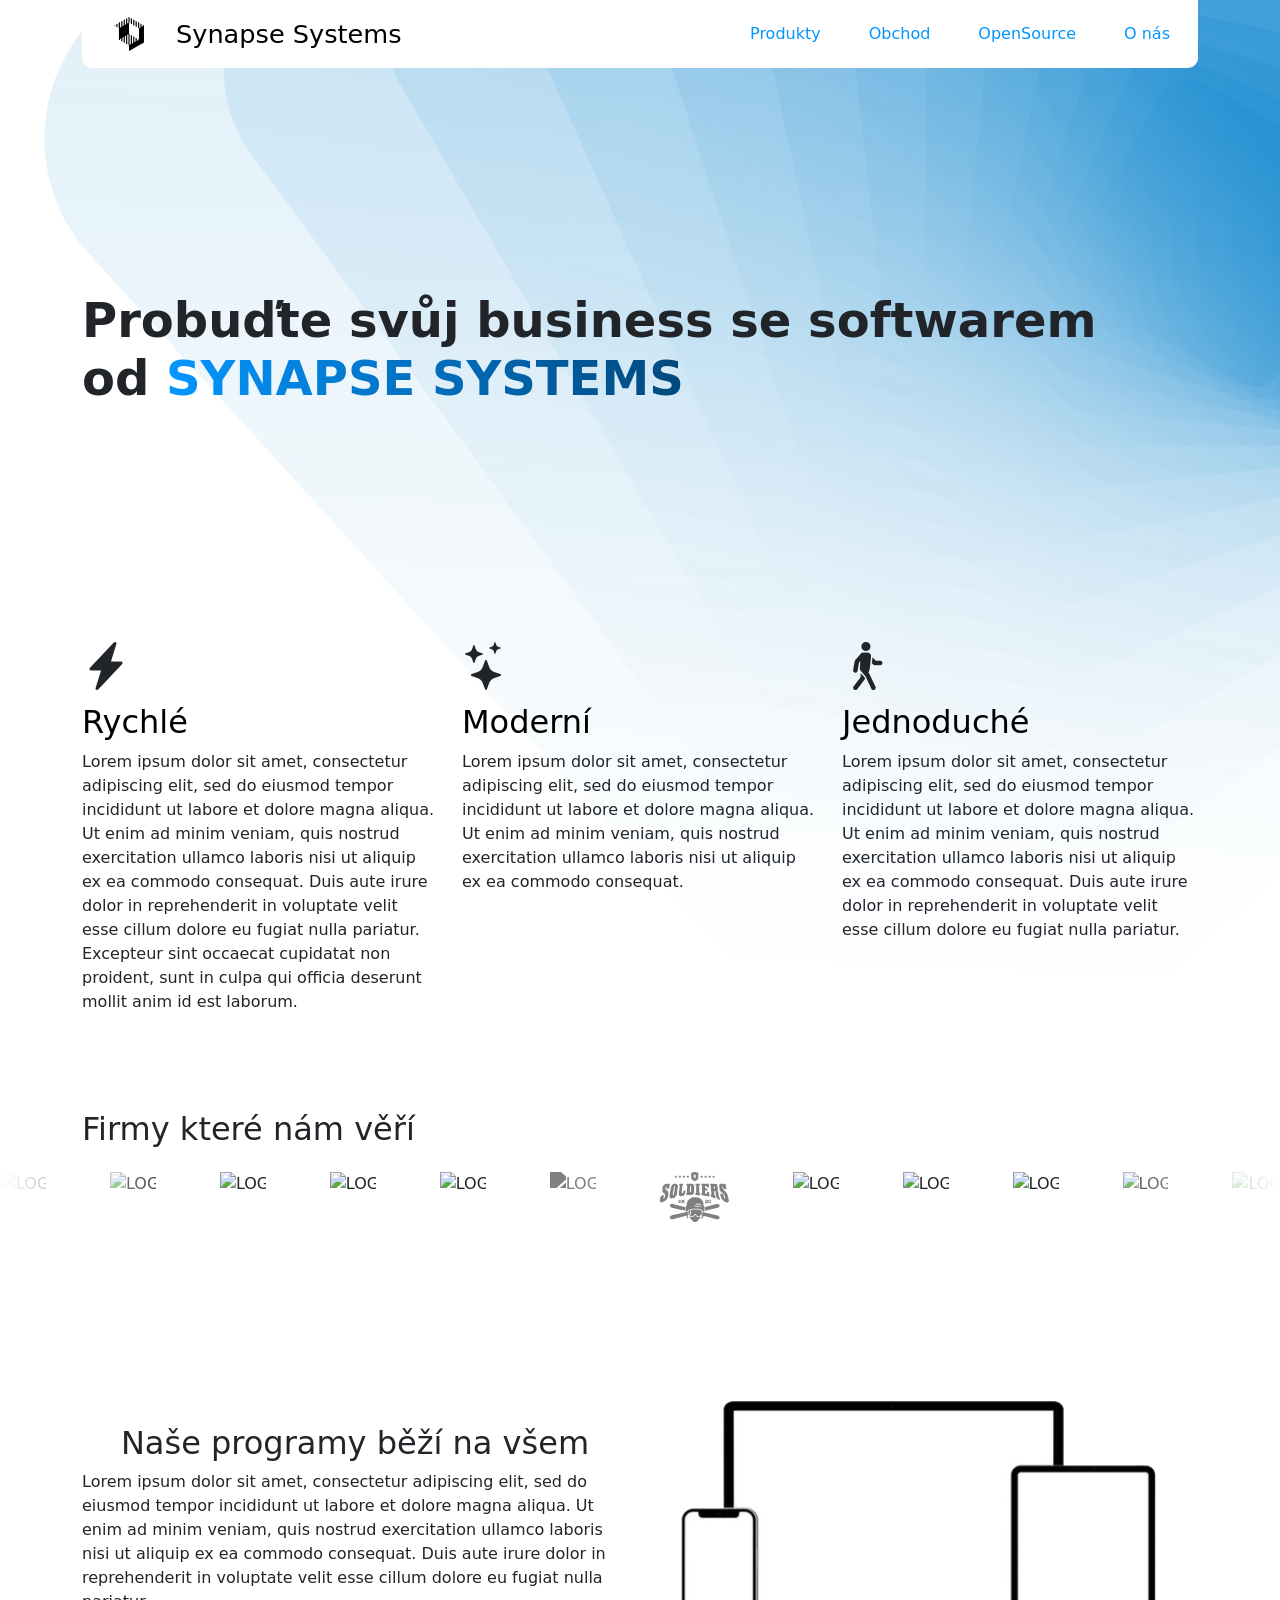
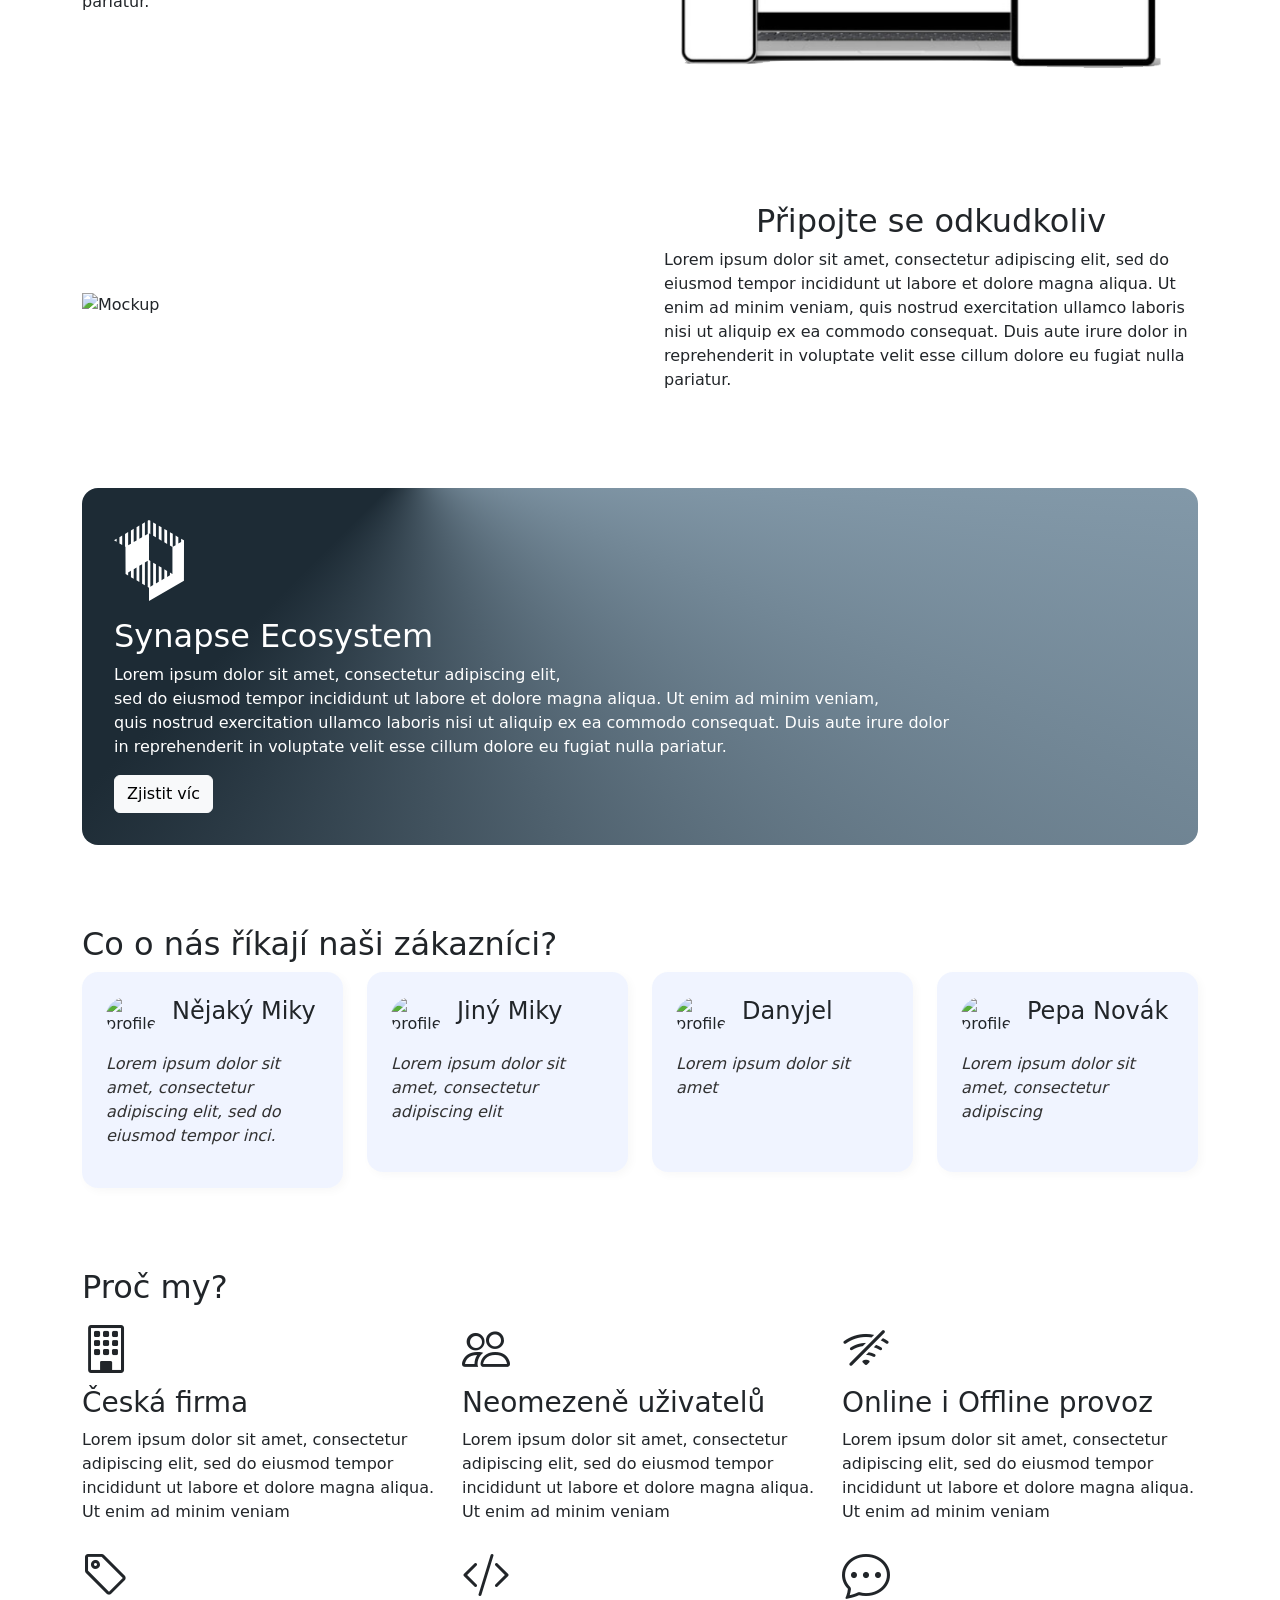
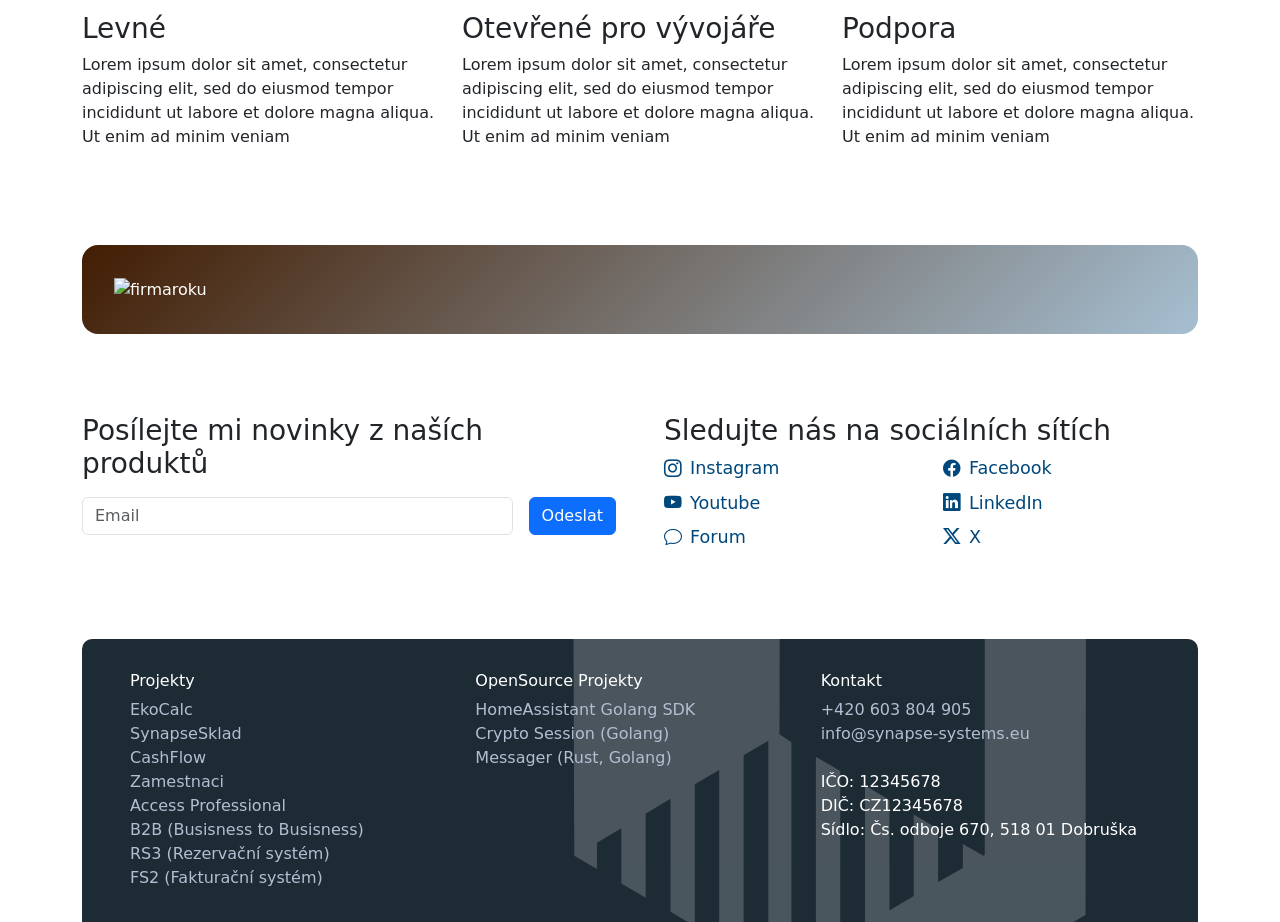
==== index.html @ b8efad85 "gap footer" ====
<!doctype html>
<html lang="en" class="w-100 overflow-x-hidden" data-bs-theme="auto">

<head>
    <meta charset="utf-8">
    <meta name="viewport" content="width=device-width, initial-scale=1">
    <link rel="stylesheet" href="/assets/styles/root.css">
    <link rel="stylesheet" href="/assets/styles/main.css">
    <link rel="stylesheet" href="/assets/styles/index.css">
    <title>Synapse Systems</title>
    <link href="https://cdn.jsdelivr.net/npm/bootstrap@5.3.8/dist/css/bootstrap.min.css" rel="stylesheet"
        integrity="sha384-sRIl4kxILFvY47J16cr9ZwB07vP4J8+LH7qKQnuqkuIAvNWLzeN8tE5YBujZqJLB" crossorigin="anonymous">
    <link rel="stylesheet" href="https://cdn.jsdelivr.net/npm/bootstrap-icons@1.13.1/font/bootstrap-icons.min.css">
</head>

<body class="d-flex w-100 overflow-x-hidden">

    <div class="container h-100 d-flex justify-content-between flex-column z-2">
        <header class="mb-auto">
            <nav class="justify-content-between gap-0 position-relative">
                <a class="d-flex align-items-center gap-3 text-decoration-none text-black" href="/index.html">
                    <img src="assets/vector/ss.svg" width="30" alt="LOGO"/>
                    <h1 class="d-lg-block d-none">Synapse Systems</h1>
                </a>
                <div class="d-flex gap-md-4 links">
                    <div class="dropdown dropdown-mega">
                        <button type="button"
                                class="btn btn-link"
                                data-bs-toggle="dropdown"
                                aria-expanded="false"
                                data-bs-auto-close="outside">
                            Produkty
                        </button>

                        <div class="dropdown-menu">

                            <div class="row row-cols-1 row-cols-md-3 m-0">
                                <div class="col-md-4 col row row-cols-1 p-0 m-0">
                                    <div style="
                                            filter: hue-rotate(310deg);
                                            background-image: url('assets/vector/header.svg');"
                                         class="l-product d-flex justify-content-center col m-0"
                                    >
                                        <h4 class="h4">Synapse Server</h4>
                                        <i class="bi bi-arrow-right-circle fs-5"></i>
                                    </div>
                                    <div style="
                                            background-image: url('assets/images/bg_header_desktop.jpg');"
                                         class="l-product bg-black d-flex justify-content-center col m-0"
                                    >
                                        <h4 class="h4 text-white">Synapse PRO Server</h4>
                                        <i class="bi bi-arrow-right-circle fs-5 text-white"></i>
                                    </div>
                                </div>

                                <div class="col-md-8 col row-cols-1 row-cols-sm-3 gy-sm-0 gy-4 p-4 me-auto ms-auto row">
                                    <div>
                                        <h5 class="h5">Software</h5>
                                        <ul class="list-group list-group-numbered prod-list">
                                            <li><a href="ekocalc.html">EkoCalc</a></li>
                                            <li>SynapseSklad</li>
                                            <li>CashFlow</li>
                                            <li>Zamestnaci</li>
                                            <li>Access Professional</li>
                                            <li>B2B (Busisness to Busisness)</li>
                                            <li>RS3 (Rezervační systém)</li>
                                            <li>FS2 (Fakturační systém)</li>
                                            <li>HomeAssistant Golang SDK</li>
                                        </ul>
                                    </div>
                                    <div>
                                        <h5 class="h5">Hardware</h5>
                                        <ul class="list-group list-group-numbered prod-list">
                                            <li>Synapse Point Pro</li>
                                            <li>Synapse Point 1</li>
                                            <li>Synapse Point Lite</li>
                                            <li>Synapse NFC Reader</li>
                                            <li>Synapse QR Reader</li>
                                        </ul>
                                    </div>
                                    <div>
                                        <h5 class="h5">Předplatné</h5>
                                        <ul class="list-group list-group-numbered prod-list">
                                            <li>Synapse Full Package</li>
                                            <li>Synapse Money Package</li>
                                            <li>Synapse Small Business Package</li>
                                            <li>Synapse Hotel Package</li>
                                        </ul>
                                    </div>
                                </div>
                            </div>

                        </div>
                    </div>
                    <div class="dropdown">
                        <button type="button" class="btn btn-link" data-bs-toggle="dropdown" aria-expanded="false" data-bs-auto-close="outside">Obchod</button>
                    </div>
                    <div class="dropdown">
                        <button type="button" class="btn btn-link" data-bs-toggle="dropdown" aria-expanded="false" data-bs-auto-close="outside">OpenSource</button>
                    </div>
                    <div class="dropdown">
                        <button type="button" class="btn btn-link" data-bs-toggle="dropdown" aria-expanded="false" data-bs-auto-close="outside">O&nbsp;nás</button>
                    </div>
                </div>
            </nav>
        </header>

        <main>


            <h2 class="text-start slogan">Probuďte svůj business se softwarem<br>od
                <b class="text-grad">SYNAPSE SYSTEMS</b>
            </h2>

            <section>
                <div class="row g-4 row-cols-1 row-cols-lg-3">
                    <div class="col duvod">
                        <i class="bi bi-lightning-charge-fill"></i>
                        <h3 class="fs-2 text-body-emphasis">Rychlé</h3>
                        <p>Lorem ipsum dolor sit amet, consectetur adipiscing elit, sed do eiusmod tempor incididunt ut labore et dolore magna aliqua.
                            Ut enim ad minim veniam, quis nostrud exercitation ullamco laboris nisi ut aliquip ex ea commodo consequat.
                            Duis aute irure dolor in reprehenderit in voluptate velit esse cillum dolore eu fugiat nulla pariatur.
                            Excepteur sint occaecat cupidatat non proident, sunt in culpa qui officia deserunt mollit anim id est laborum.</p>
                    </div>
                    <div class="col duvod">
                        <i class="bi bi-stars"></i>
                        <h3 class="fs-2 text-body-emphasis">Moderní</h3>
                        <p>Lorem ipsum dolor sit amet, consectetur adipiscing elit, sed do eiusmod tempor incididunt ut labore et dolore magna aliqua.
                            Ut enim ad minim veniam, quis nostrud exercitation ullamco laboris nisi ut aliquip ex ea commodo consequat.</p>
                    </div>
                    <div class="col duvod">
                        <i class="bi bi-person-walking"></i>
                        <h3 class="fs-2 text-body-emphasis">Jednoduché</h3>
                        <p>Lorem ipsum dolor sit amet, consectetur adipiscing elit, sed do eiusmod tempor incididunt ut labore et dolore magna aliqua.
                            Ut enim ad minim veniam, quis nostrud exercitation ullamco laboris nisi ut aliquip ex ea commodo consequat.
                            Duis aute irure dolor in reprehenderit in voluptate velit esse cillum dolore eu fugiat nulla pariatur.</p>
                    </div>
                </div>
            </section>

            <section>
                <h2 class="pb-3">Firmy které nám věří</h2>
                <div class="trusted-by-block">

                    <div class="trusted-by">
                        <img src="https://destne.cz/logo.ce6cbeb3e5064683.svg" height="50" alt="LOGO"/>
                        <img src="https://onet.cz/onetlogo.svg" height="50" alt="LOGO"/>
                        <img src="https://www.jakojedenteam.cz/templates/css/images/logo-jako.svg" height="50" alt="LOGO"/>
                        <img src="https://cdn.prod.website-files.com/67023a02f0e7dfd6e6b7137c/671ff23f8b0b47152284aa4d_Asset%204.svg" height="50" alt="LOGO"/>
                        <img src="https://front.cz/wp-content/themes/front/img/front-logo-front.svg" height="50" alt="LOGO"/>
                        <img src="https://srdcaridestne.cz/assets/img/srdcari.svg" style="filter: contrast(0)" height="50" alt="LOGO"/>
                        <img src="/assets/vector/soldiers.svg" style="filter: contrast(0)" height="50" alt="LOGO"/>
                        <img src="https://destne.cz/logo.ce6cbeb3e5064683.svg" height="50" alt="LOGO"/>
                        <img src="https://onet.cz/onetlogo.svg" height="50" alt="LOGO"/>
                        <img src="https://www.jakojedenteam.cz/templates/css/images/logo-jako.svg" height="50" alt="LOGO"/>
                        <img src="https://cdn.prod.website-files.com/67023a02f0e7dfd6e6b7137c/671ff23f8b0b47152284aa4d_Asset%204.svg" height="50" alt="LOGO"/>
                        <img src="https://front.cz/wp-content/themes/front/img/front-logo-front.svg" height="50" alt="LOGO"/>
                        <img src="https://srdcaridestne.cz/assets/img/srdcari.svg" style="filter: contrast(0)" height="50" alt="LOGO"/>
                        <img src="/assets/vector/soldiers.svg" style="filter: contrast(0)" height="50" alt="LOGO"/>
                        <img src="https://destne.cz/logo.ce6cbeb3e5064683.svg" height="50" alt="LOGO"/>
                        <img src="https://onet.cz/onetlogo.svg" height="50" alt="LOGO"/>
                        <img src="https://www.jakojedenteam.cz/templates/css/images/logo-jako.svg" height="50" alt="LOGO"/>
                        <img src="https://cdn.prod.website-files.com/67023a02f0e7dfd6e6b7137c/671ff23f8b0b47152284aa4d_Asset%204.svg" height="50" alt="LOGO"/>
                        <img src="https://front.cz/wp-content/themes/front/img/front-logo-front.svg" height="50" alt="LOGO"/>
                        <img src="https://srdcaridestne.cz/assets/img/srdcari.svg" style="filter: contrast(0)" height="50" alt="LOGO"/>
                        <img src="/assets/vector/soldiers.svg" style="filter: contrast(0)" height="50" alt="LOGO"/>
                    </div>
                </div>
                <div style="height: 80px"></div>
            </section>

            <section>

                <div class="row row-cols-1 row-cols-md-2">

                    <div class="col d-flex justify-content-center align-items-start align-items-md-center flex-column">
                        <h2>Naše programy běží na všem</h2>
                        <p>
                            Lorem ipsum dolor sit amet, consectetur adipiscing elit, sed do eiusmod tempor incididunt ut labore et dolore magna aliqua.
                            Ut enim ad minim veniam, quis nostrud exercitation ullamco laboris nisi ut aliquip ex ea commodo consequat.
                            Duis aute irure dolor in reprehenderit in voluptate velit esse cillum dolore eu fugiat nulla pariatur.
                        </p>
                    </div>
                    <img class="col align-self-center" style="height: fit-content" src="/assets/images/mockup.png" alt="Mockup"/>

                </div>

            </section>

            <section>

                <div class="row row-cols-1 row-cols-md-2 g-5">

                    <img class="col align-self-center d-none d-md-block" style="height: fit-content" src="https://dfjx2uxqg3cgi.cloudfront.net/img/photo/218706/218706_00_2x.jpg?20200928143407" alt="Mockup"/>
                    <div class="col d-flex justify-content-center align-items-start align-items-md-center flex-column">
                        <h2>Připojte se odkudkoliv</h2>
                        <p>
                            Lorem ipsum dolor sit amet, consectetur adipiscing elit, sed do eiusmod tempor incididunt ut labore et dolore magna aliqua.
                            Ut enim ad minim veniam, quis nostrud exercitation ullamco laboris nisi ut aliquip ex ea commodo consequat.
                            Duis aute irure dolor in reprehenderit in voluptate velit esse cillum dolore eu fugiat nulla pariatur.
                        </p>
                    </div>
                    <img class="col align-self-center d-block d-md-none" style="height: fit-content" src="https://dfjx2uxqg3cgi.cloudfront.net/img/photo/218706/218706_00_2x.jpg?20200928143407" alt="Mockup"/>

                </div>

            </section>

            <section>

                <div class="ecosystem-block">

                    <img src="assets/vector/ss-light.svg" style="width: 70px;" class="pb-3" alt="logo">
                    <h2>Synapse Ecosystem</h2>
                    <p>
                        Lorem ipsum dolor sit amet, consectetur adipiscing elit, <br>sed do eiusmod tempor incididunt ut labore et dolore magna aliqua.
                        Ut enim ad minim veniam, <br>quis nostrud exercitation ullamco laboris nisi ut aliquip ex ea commodo consequat.
                        Duis aute irure dolor <br>in reprehenderit in voluptate velit esse cillum dolore eu fugiat nulla pariatur.
                    </p>
                    <div>
                        <button type="submit" class="btn btn-light">Zjistit víc</button>
                    </div>

                </div>

            </section>

            <section>

                <h2>Co o nás říkají naši zákazníci?</h2>

                <div class="row row-cols-1 row-cols-sm-2 row-cols-lg-4 gy-3">
                    <div class="col">
                        <div class="recenze">
                            <div class="d-flex gap-3 align-items-center pb-3">
                                <img src="https://plus.college.indiana.edu/images/profiles/profiles-768x768/assistant.jpg" class="recenze-profile" alt="profile"/>
                                <h4>Nějaký Miky</h4>
                            </div>
                            <p>Lorem ipsum dolor sit amet, consectetur adipiscing elit, sed do eiusmod tempor inci.</p>
                        </div>
                    </div>
                    <div class="col">
                        <div class="recenze">
                            <div class="d-flex gap-3 align-items-center pb-3">
                                <img src="https://www.jetbrains.com/idea/img/testimonial-photos/Josh_Long.jpg" class="recenze-profile" alt="profile"/>
                                <h4>Jiný Miky</h4>
                            </div>
                            <p>Lorem ipsum dolor sit amet, consectetur adipiscing elit</p>
                        </div>
                    </div>
                    <div class="col">
                        <div class="recenze">
                            <div class="d-flex gap-3 align-items-center pb-3">
                                <img src="https://www.jetbrains.com/idea/img/testimonial-photos/Hemant_Gaur.png" class="recenze-profile" alt="profile"/>
                                <h4>Danyjel</h4>
                            </div>
                            <p>Lorem ipsum dolor sit amet</p>
                        </div>
                    </div>
                    <div class="col">
                        <div class="recenze">
                            <div class="d-flex gap-3 align-items-center pb-3">
                                <img src="https://brianondrako.com/wp-content/uploads/2022/11/Rob-Lawless-web_headshot_template.jpg" class="recenze-profile" alt="profile"/>
                                <h4>Pepa Novák</h4>
                            </div>
                            <p>Lorem ipsum dolor sit amet, consectetur adipiscing</p>
                        </div>
                    </div>
                </div>

            </section>

            <section>

                <h2>Proč my?</h2>
                <div class="row row-cols-1 row-cols-lg-3 row-cols-md-2">
                    <div class="col duvod">
                        <i class="bi bi-building"></i>
                        <h3>Česká firma</h3>
                        <p>Lorem ipsum dolor sit amet, consectetur adipiscing elit, sed do eiusmod tempor incididunt ut labore et dolore magna aliqua.
                            Ut enim ad minim veniam</p>
                    </div>
                    <div class="col duvod">
                        <i class="bi bi-people"></i>
                        <h3>Neomezeně uživatelů</h3>
                        <p>Lorem ipsum dolor sit amet, consectetur adipiscing elit, sed do eiusmod tempor incididunt ut labore et dolore magna aliqua.
                            Ut enim ad minim veniam</p>
                    </div>
                    <div class="col duvod">
                        <i class="bi bi-wifi-off"></i>
                        <h3>Online i Offline provoz</h3>
                        <p>Lorem ipsum dolor sit amet, consectetur adipiscing elit, sed do eiusmod tempor incididunt ut labore et dolore magna aliqua.
                            Ut enim ad minim veniam</p>
                    </div>
                    <div class="col duvod">
                        <i class="bi bi-tag"></i>
                        <h3>Levné</h3>
                        <p>Lorem ipsum dolor sit amet, consectetur adipiscing elit, sed do eiusmod tempor incididunt ut labore et dolore magna aliqua.
                            Ut enim ad minim veniam</p>
                    </div>
                    <div class="col duvod">
                        <i class="bi bi-code-slash"></i>
                        <h3>Otevřené pro vývojáře</h3>
                        <p>Lorem ipsum dolor sit amet, consectetur adipiscing elit, sed do eiusmod tempor incididunt ut labore et dolore magna aliqua.
                            Ut enim ad minim veniam</p>
                    </div>
                    <div class="col duvod">
                        <i class="bi bi-chat-dots"></i>
                        <h3>Podpora</h3>
                        <p>Lorem ipsum dolor sit amet, consectetur adipiscing elit, sed do eiusmod tempor incididunt ut labore et dolore magna aliqua.
                            Ut enim ad minim veniam</p>
                    </div>
                </div>

            </section>

            <section>

                <div class="oceneni">
                    <img src="https://www.firmaroku.cz/files/responsive/1280/0/fr-web-logo-fr-zr-gold-2024.png" class="w-100 h-100" style="max-height: 70px; max-width: 298px" alt="firmaroku"/>
                </div>

            </section>

            <section class="row row-cols-1 row-cols-md-2 g-5">

                <div class="col">
                    <h3>Posílejte mi novinky z naších produktů</h3>
                    <div class="d-flex mt-3">
                        <label for="email" class="form-label"></label>
                        <input type="email" class="form-control me-3" id="email" placeholder="Email">
                        <button type="submit" class="btn btn-primary">Odeslat</button>
                    </div>
                </div>
                <div class="col">
                    <h3>Sledujte nás na sociálních sítích</h3>
                    <div class="row row-cols-2">
                        <a class="socialni-sit">
                            <i class="bi bi-instagram"></i>
                            Instagram
                        </a>
                        <a class="socialni-sit">
                            <i class="bi bi-facebook"></i>
                            Facebook
                        </a>
                        <a class="socialni-sit">
                            <i class="bi bi-youtube"></i>
                            Youtube
                        </a>
                        <a class="socialni-sit">
                            <i class="bi bi-linkedin"></i>
                            LinkedIn
                        </a>
                        <a class="socialni-sit">
                            <i class="bi bi-chat"></i>
                            Forum
                        </a>
                        <a class="socialni-sit">
                            <i class="bi bi-twitter-x"></i>
                            X
                        </a>
                    </div>
                </div>

            </section>

        </main>
        <footer class="px-md-5 flex-column flex-md-row gap-3">

            <div class="odkazy-block">
                <h4>Projekty</h4>
                <a href="/ekocalc.html">EkoCalc</a>
                <a href="/ekocalc.html">SynapseSklad</a>
                <a href="/ekocalc.html">CashFlow</a>
                <a href="/ekocalc.html">Zamestnaci</a>
                <a href="/ekocalc.html">Access Professional</a>
                <a href="/ekocalc.html">B2B (Busisness to Busisness)</a>
                <a href="/ekocalc.html">RS3 (Rezervační systém)</a>
                <a href="/ekocalc.html">FS2 (Fakturační systém)</a>
            </div>
            <div class="odkazy-block">
                <h4>OpenSource Projekty</h4>
                <a href="https://github.com/notonecz/hass-golang-api">HomeAssistant Golang SDK</a>
                <a href="https://github.com/notonecz/hass-golang-api">Crypto Session (Golang)</a>
                <a href="https://github.com/notonecz/hass-golang-api">Messager (Rust, Golang)</a>
            </div>
            <div class="odkazy-block">
                <h4>Kontakt</h4>
                <a href="tel:+420603804905">+420 603 804 905</a>
                <a href="mailto:info@synapse-systems.eu">info@synapse-systems.eu</a>
                <br>
                <span style="font-weight: lighter">
                    IČO: 12345678<br>
                    DIČ: CZ12345678<br>
                    Sídlo: Čs. odboje 670, 518 01 Dobruška
                </span>
            </div>

            <img class="bgmask" src="assets/vector/ss-light.svg" width="30" alt="mask"/>

        </footer>

    </div>

    <div class="overflow-hidden header-image-box">
        <img src="assets/vector/header.svg" class="header-image" alt="bg">
    </div>

    <script src="https://cdn.jsdelivr.net/npm/bootstrap@5.3.8/dist/js/bootstrap.bundle.min.js"
        integrity="sha384-FKyoEForCGlyvwx9Hj09JcYn3nv7wiPVlz7YYwJrWVcXK/BmnVDxM+D2scQbITxI"
        crossorigin="anonymous"></script>
</body>

</html>
---- assets/styles/root.css ----
:root {
    --primary: #0496FF;
    --secondary: #FF8811;
    --accent: #00487C;
    --background: #ffffff;
    --accent-background: #dae9f1;
    --accent-dark-background: #1d2b35;
    --secondary-dark: #b35d0d;
    --padding: 1rem;
    --transition: 200ms;
}
---- assets/styles/main.css ----
html, body {
    margin: 0;
    background-color: var(--background) !important;
}

nav {
    display: flex;
    padding: var(--padding);
    background-color: var(--background);
    border-radius: 0 0 10px 10px;
    gap: 2rem;
    img {
        margin: 0 1rem;
    }
    h1 {
        font-size: 1.6rem;
        margin: 0;
    }
    .links {
        button {
            background: none;
            border: none;
            text-decoration: none;
            color: var(--primary);
            transition: 0.2s;
            &:hover {
                color: var(--accent);
            }
        }
    }
}
footer {
    overflow: hidden;
    position: relative;
    border-radius: 10px 10px 0 0;
    color: var(--background);
    background-color: var(--accent-dark-background);
    display: flex;
    flex-direction: row;
    flex-wrap: wrap;
    padding: 2rem;
    .odkazy-block {
        position: relative;
        z-index: 20;
        text-align: left;
        display: flex;
        flex-direction: column;
        flex: 1;
        a {
            color: #b4bed1;
            font-weight: lighter;
            text-decoration: none;
            transition: var(--transition);
            &:hover {
                color: var(--secondary);
                text-decoration: underline;
            }
        }
    }
    h4 {
        font-size: 1rem;
    }
}

main {
    section {
        padding-bottom: 5rem;
    }
}

.bgmask {
    width: 55%;
    bottom: -60%;
    opacity: 0.2;
    right: 10%;
    position: absolute;
    z-index: 0;
}

.trusted-by {
    display: flex;
    gap: 4rem;
    animation: roll-trust 35s linear infinite;
    white-space: nowrap;
}

@keyframes roll-trust {
    from {
        transform: translateX(0);
    }
    to {
        transform: translateX(-2310px);
    }
}

.trusted-by-block {
    overflow: hidden;
    position: absolute;
    z-index: 100;
    left: 0;
    width: 100dvw;
    mask-image: linear-gradient(90deg, transparent, black 15%, black 85%,transparent);
}

.menu {
    height: 300px;
    background-color: var(--background);
}

.dropdown-mega {
    position: static !important;
}

.dropdown-mega .dropdown-menu {
    overflow: hidden !important;
    animation: show 0.15s ease-in-out;
    box-shadow: 0 0 20px -10px rgba(0, 0, 0, 0.41);
    transform-origin: top center;
    padding: 0 !important;
    width: 100% !important;
    left: 0 !important;
    border-radius: 0.5rem !important;
    transform: translate(0, 75px) !important;
    border: 0;
}

.l-product {
    overflow: hidden;
    min-height: 170px;
    background-size: auto 180%;
    background-repeat: no-repeat;
    background-position: right top;
    cursor: pointer;
    flex-direction: column;
    padding-left: 3rem !important;
    transition: .2s ease-in-out;
    i {
        transition: opacity .1s ease-in-out;
        opacity: 0.6;
    }
    &:hover {
        background-size: auto 170%;
        background-position: right 10%;
        i {
            opacity: 1;
        }
    }
}

@keyframes show {
    from {
        opacity: 0;
    }
    to {
        opacity: 1;
    }
}

.prod-list {
    li, a {
        transition: ease 50ms;
        color: black;
        cursor: pointer;
        text-decoration: none;
        a {
            display: inherit;
        }
    }
    li:hover, a:hover {
        color: var(--primary);
    }
}
.dropdown {
    align-self: center;
    button {
        max-height: 36px;
    }
}

@media (max-width: 470px) {
    .links {
        overflow-x: scroll;
    }
}
---- assets/styles/index.css ----
.slogan {
    margin: 14rem 0;
    font-size: 3rem;
    font-weight: bold;
}

.text-grad {
    background: -webkit-linear-gradient(left, var(--primary), var(--accent));
    -webkit-background-clip: text;
    -webkit-text-fill-color: transparent;
}

.socialni-sit {
    display: flex;
    gap: 0.5rem;
    font-size: 1.1rem;
    color: var(--accent);
    transition: var(--transition);
    text-decoration: none;
    margin: 0.5rem 0;
    cursor: pointer;
    &:hover {
        color: var(--secondary-dark);
    }
}

.recenze {
    min-height: 200px;
    background-color: rgba(48, 106, 243, 0.07);
    display: flex;
    border-radius: 1rem;
    flex-direction: column;
    padding: 1.5rem;
    box-shadow: 3px 3px 10px rgba(0, 0, 0, 0.03);
    p {
        color: #323232;
        font-style: italic;
    }
}

.recenze-profile {
    border-radius: 50%;
    width: 50px;
}

.duvod {
    i {
        font-size: 3rem;
        transition: var(--transition) ease-in-out color;
    }
    &:hover {
        i {
            color: var(--primary);
        }
    }
}

.oceneni {
    padding: 2rem;
    background: linear-gradient(-45deg, rgba(0, 72, 124, 0.35), #421d02);
    color: white;
    border-radius: 1rem;
}

.ecosystem-block {
    display: flex;
    flex-direction: column;
    background: conic-gradient(from 45deg at 30% -8%, rgba(0, 72, 124, 0.35), #1d2b35 180deg);
    color: white;
    padding: 2rem;
    border-radius: 1rem;
}

.header-image {
    position: relative;
    top: 0;
    left: 0;
    z-index: 0;
}

.header-image-box {
    max-width: 100dvw;
    position: absolute;
}
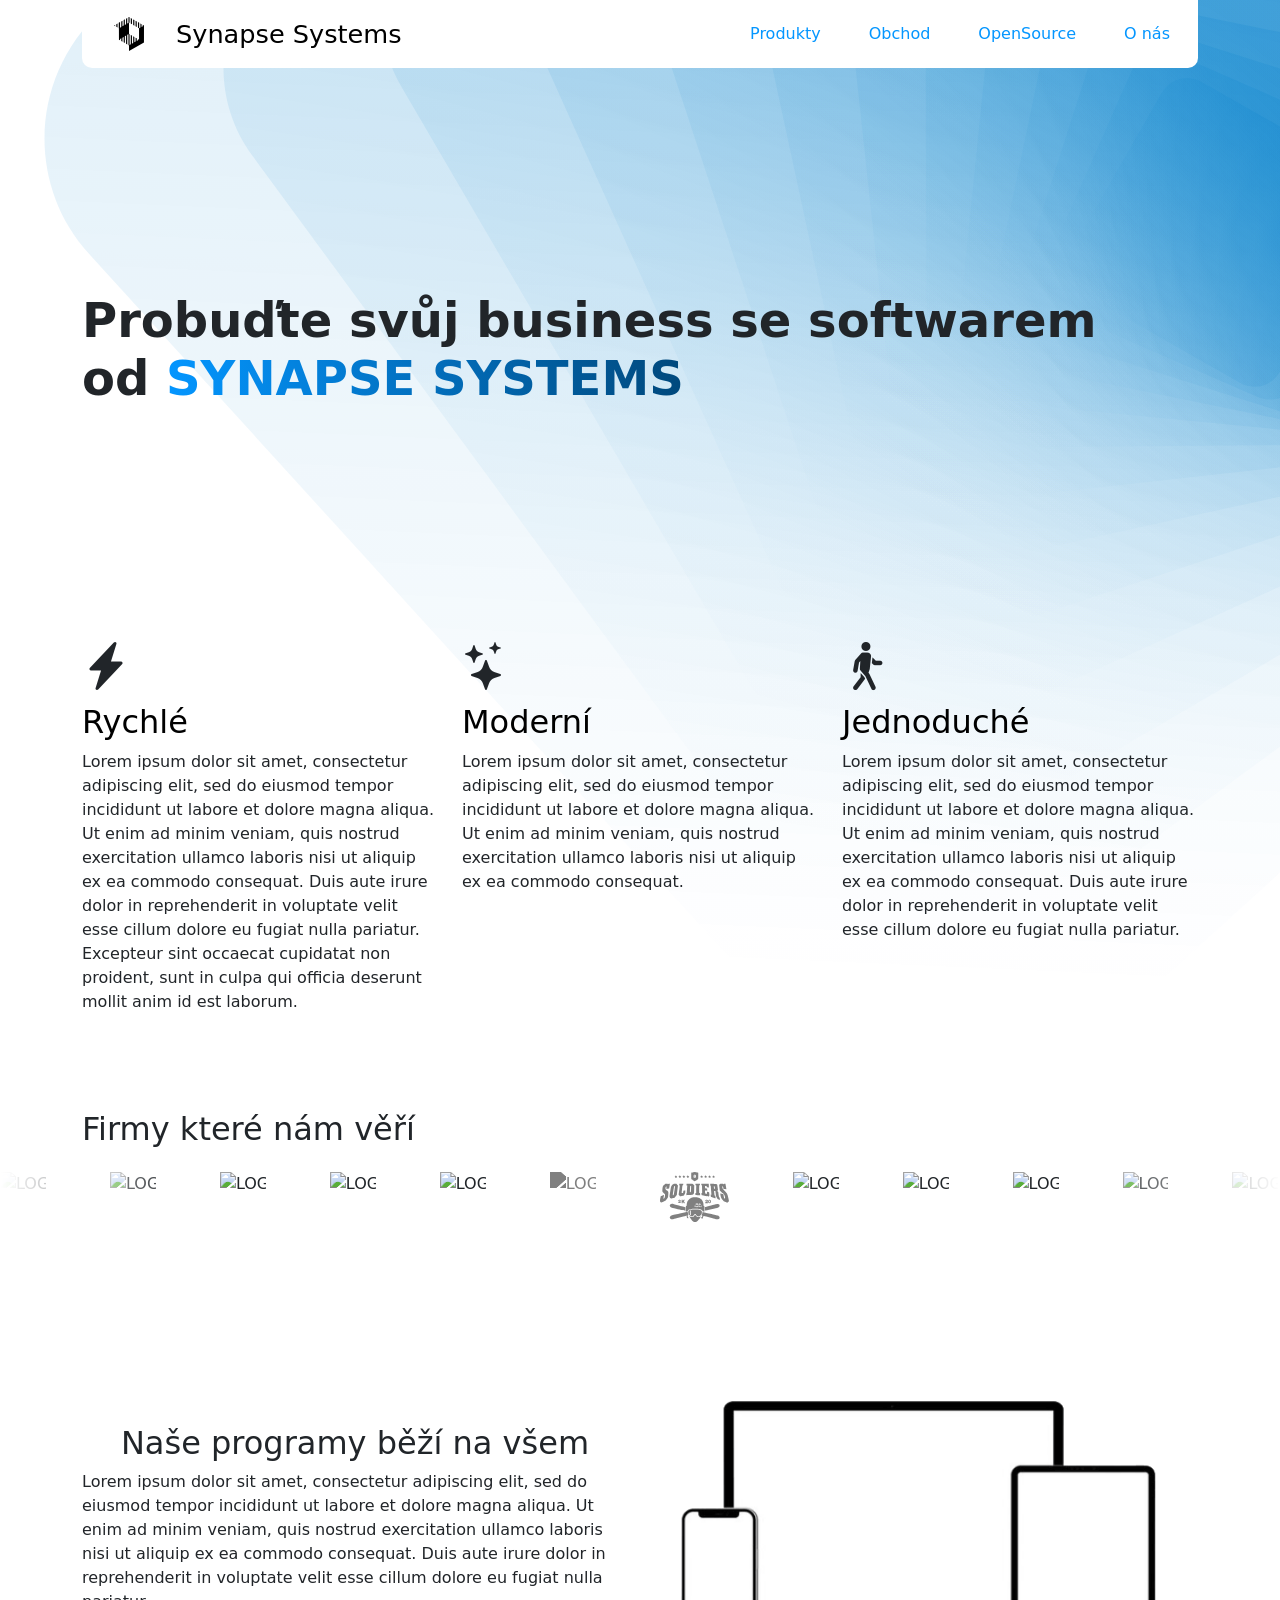
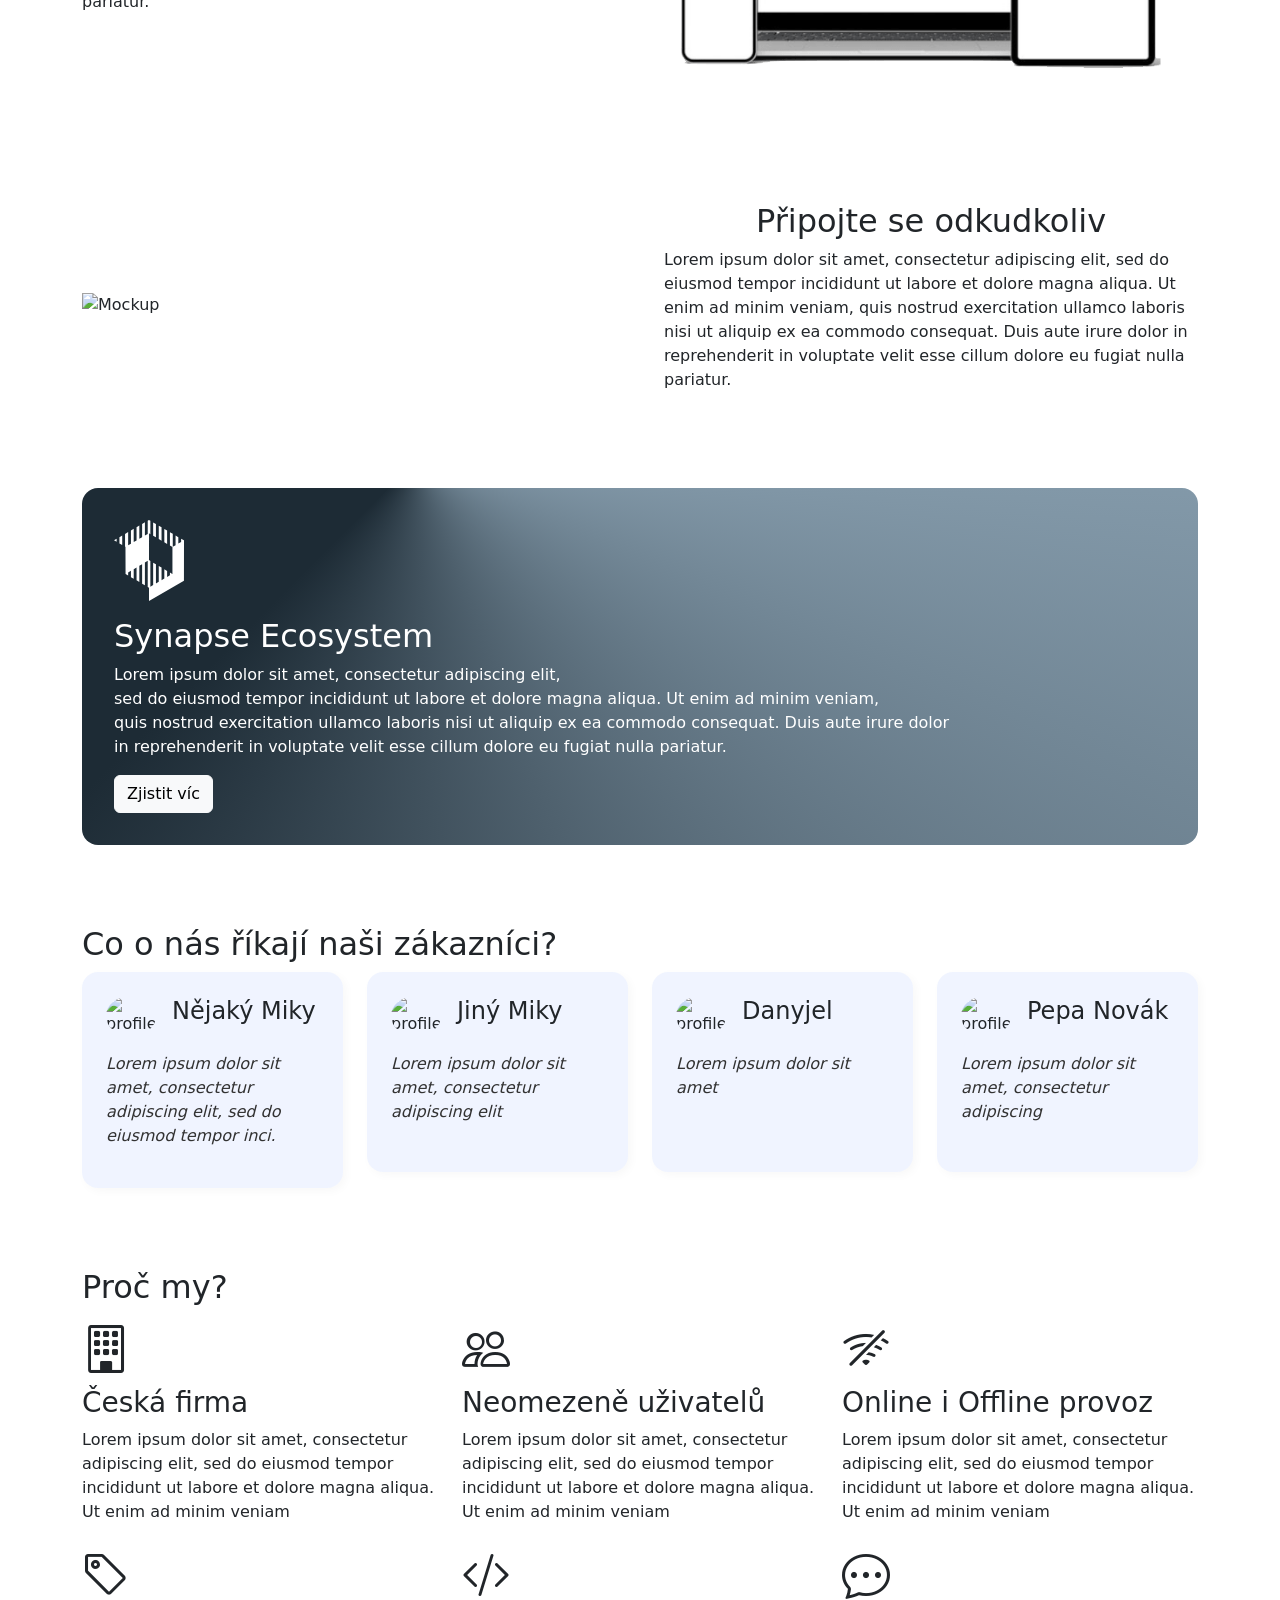
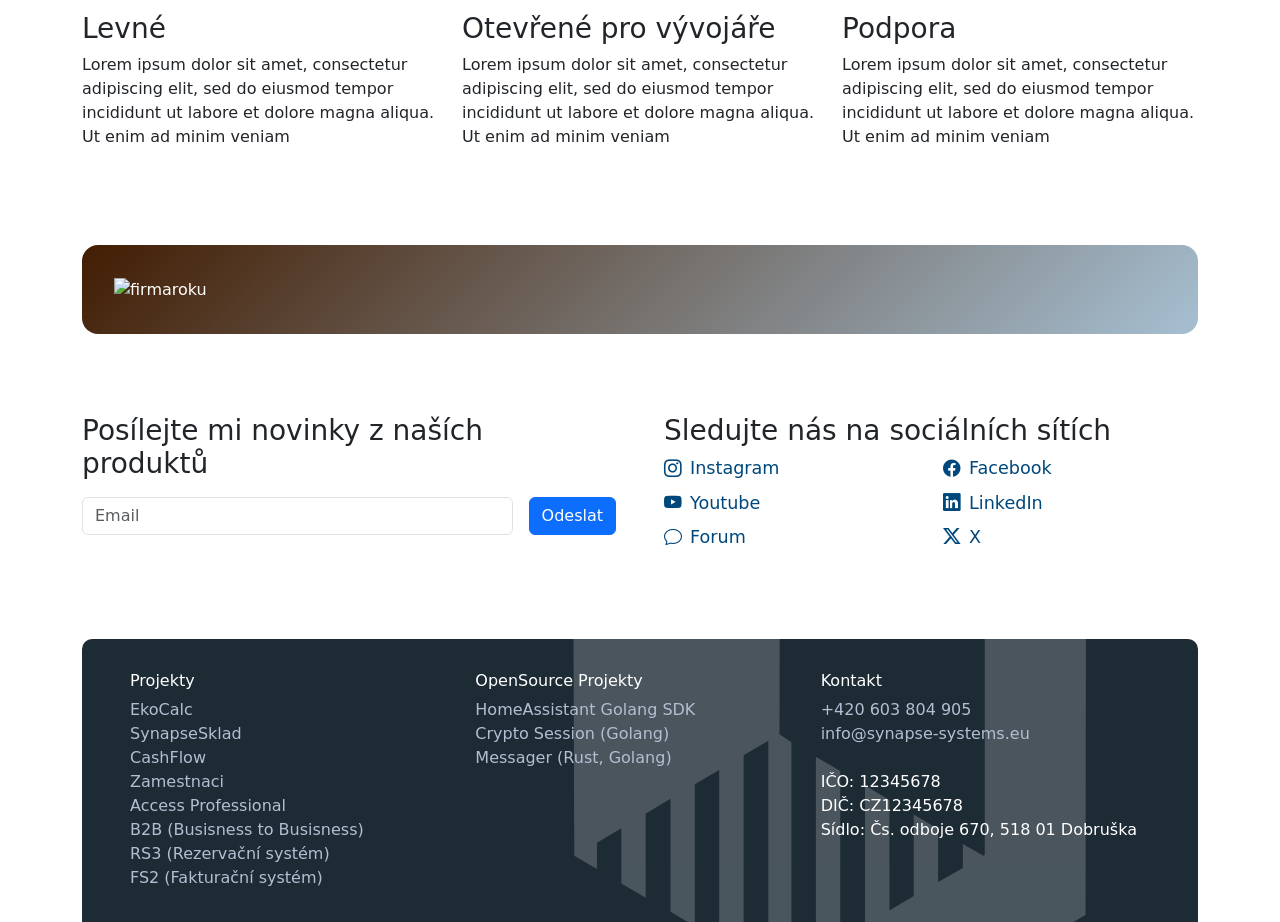
==== commit dcc69b5e: "optimalizace resize" ====
--- a/index.html
+++ b/index.html
@@ -19,16 +19,13 @@
         <header class="mb-auto">
             <nav class="justify-content-between gap-0 position-relative">
                 <a class="d-flex align-items-center gap-3 text-decoration-none text-black" href="/index.html">
-                    <img src="assets/vector/ss.svg" width="30" alt="LOGO"/>
+                    <img src="assets/vector/ss.svg" width="30" alt="LOGO" loading="eager" />
                     <h1 class="d-lg-block d-none">Synapse Systems</h1>
                 </a>
                 <div class="d-flex gap-md-4 links">
                     <div class="dropdown dropdown-mega">
-                        <button type="button"
-                                class="btn btn-link"
-                                data-bs-toggle="dropdown"
-                                aria-expanded="false"
-                                data-bs-auto-close="outside">
+                        <button type="button" class="btn btn-link" data-bs-toggle="dropdown" aria-expanded="false"
+                            data-bs-auto-close="outside">
                             Produkty
                         </button>
 
@@ -39,15 +36,13 @@
                                     <div style="
                                             filter: hue-rotate(310deg);
                                             background-image: url('assets/vector/header.svg');"
-                                         class="l-product d-flex justify-content-center col m-0"
-                                    >
+                                        class="l-product d-flex justify-content-center col m-0">
                                         <h4 class="h4">Synapse Server</h4>
                                         <i class="bi bi-arrow-right-circle fs-5"></i>
                                     </div>
                                     <div style="
-                                            background-image: url('assets/images/bg_header_desktop.jpg');"
-                                         class="l-product bg-black d-flex justify-content-center col m-0"
-                                    >
+                                            background-image: url('assets/images/bg_header_desktop.webp');"
+                                        class="l-product bg-black d-flex justify-content-center col m-0">
                                         <h4 class="h4 text-white">Synapse PRO Server</h4>
                                         <i class="bi bi-arrow-right-circle fs-5 text-white"></i>
                                     </div>
@@ -93,13 +88,16 @@
                         </div>
                     </div>
                     <div class="dropdown">
-                        <button type="button" class="btn btn-link" data-bs-toggle="dropdown" aria-expanded="false" data-bs-auto-close="outside">Obchod</button>
+                        <button type="button" class="btn btn-link" data-bs-toggle="dropdown" aria-expanded="false"
+                            data-bs-auto-close="outside">Obchod</button>
                     </div>
                     <div class="dropdown">
-                        <button type="button" class="btn btn-link" data-bs-toggle="dropdown" aria-expanded="false" data-bs-auto-close="outside">OpenSource</button>
+                        <button type="button" class="btn btn-link" data-bs-toggle="dropdown" aria-expanded="false"
+                            data-bs-auto-close="outside">OpenSource</button>
                     </div>
                     <div class="dropdown">
-                        <button type="button" class="btn btn-link" data-bs-toggle="dropdown" aria-expanded="false" data-bs-auto-close="outside">O&nbsp;nás</button>
+                        <button type="button" class="btn btn-link" data-bs-toggle="dropdown" aria-expanded="false"
+                            data-bs-auto-close="outside">O&nbsp;nás</button>
                     </div>
                 </div>
             </nav>
@@ -117,23 +115,32 @@
                     <div class="col duvod">
                         <i class="bi bi-lightning-charge-fill"></i>
                         <h3 class="fs-2 text-body-emphasis">Rychlé</h3>
-                        <p>Lorem ipsum dolor sit amet, consectetur adipiscing elit, sed do eiusmod tempor incididunt ut labore et dolore magna aliqua.
-                            Ut enim ad minim veniam, quis nostrud exercitation ullamco laboris nisi ut aliquip ex ea commodo consequat.
-                            Duis aute irure dolor in reprehenderit in voluptate velit esse cillum dolore eu fugiat nulla pariatur.
-                            Excepteur sint occaecat cupidatat non proident, sunt in culpa qui officia deserunt mollit anim id est laborum.</p>
+                        <p>Lorem ipsum dolor sit amet, consectetur adipiscing elit, sed do eiusmod tempor incididunt ut
+                            labore et dolore magna aliqua.
+                            Ut enim ad minim veniam, quis nostrud exercitation ullamco laboris nisi ut aliquip ex ea
+                            commodo consequat.
+                            Duis aute irure dolor in reprehenderit in voluptate velit esse cillum dolore eu fugiat nulla
+                            pariatur.
+                            Excepteur sint occaecat cupidatat non proident, sunt in culpa qui officia deserunt mollit
+                            anim id est laborum.</p>
                     </div>
                     <div class="col duvod">
                         <i class="bi bi-stars"></i>
                         <h3 class="fs-2 text-body-emphasis">Moderní</h3>
-                        <p>Lorem ipsum dolor sit amet, consectetur adipiscing elit, sed do eiusmod tempor incididunt ut labore et dolore magna aliqua.
-                            Ut enim ad minim veniam, quis nostrud exercitation ullamco laboris nisi ut aliquip ex ea commodo consequat.</p>
+                        <p>Lorem ipsum dolor sit amet, consectetur adipiscing elit, sed do eiusmod tempor incididunt ut
+                            labore et dolore magna aliqua.
+                            Ut enim ad minim veniam, quis nostrud exercitation ullamco laboris nisi ut aliquip ex ea
+                            commodo consequat.</p>
                     </div>
                     <div class="col duvod">
                         <i class="bi bi-person-walking"></i>
                         <h3 class="fs-2 text-body-emphasis">Jednoduché</h3>
-                        <p>Lorem ipsum dolor sit amet, consectetur adipiscing elit, sed do eiusmod tempor incididunt ut labore et dolore magna aliqua.
-                            Ut enim ad minim veniam, quis nostrud exercitation ullamco laboris nisi ut aliquip ex ea commodo consequat.
-                            Duis aute irure dolor in reprehenderit in voluptate velit esse cillum dolore eu fugiat nulla pariatur.</p>
+                        <p>Lorem ipsum dolor sit amet, consectetur adipiscing elit, sed do eiusmod tempor incididunt ut
+                            labore et dolore magna aliqua.
+                            Ut enim ad minim veniam, quis nostrud exercitation ullamco laboris nisi ut aliquip ex ea
+                            commodo consequat.
+                            Duis aute irure dolor in reprehenderit in voluptate velit esse cillum dolore eu fugiat nulla
+                            pariatur.</p>
                     </div>
                 </div>
             </section>
@@ -143,27 +150,42 @@
                 <div class="trusted-by-block">
 
                     <div class="trusted-by">
-                        <img src="https://destne.cz/logo.ce6cbeb3e5064683.svg" height="50" alt="LOGO"/>
-                        <img src="https://onet.cz/onetlogo.svg" height="50" alt="LOGO"/>
-                        <img src="https://www.jakojedenteam.cz/templates/css/images/logo-jako.svg" height="50" alt="LOGO"/>
-                        <img src="https://cdn.prod.website-files.com/67023a02f0e7dfd6e6b7137c/671ff23f8b0b47152284aa4d_Asset%204.svg" height="50" alt="LOGO"/>
-                        <img src="https://front.cz/wp-content/themes/front/img/front-logo-front.svg" height="50" alt="LOGO"/>
-                        <img src="https://srdcaridestne.cz/assets/img/srdcari.svg" style="filter: contrast(0)" height="50" alt="LOGO"/>
-                        <img src="/assets/vector/soldiers.svg" style="filter: contrast(0)" height="50" alt="LOGO"/>
-                        <img src="https://destne.cz/logo.ce6cbeb3e5064683.svg" height="50" alt="LOGO"/>
-                        <img src="https://onet.cz/onetlogo.svg" height="50" alt="LOGO"/>
-                        <img src="https://www.jakojedenteam.cz/templates/css/images/logo-jako.svg" height="50" alt="LOGO"/>
-                        <img src="https://cdn.prod.website-files.com/67023a02f0e7dfd6e6b7137c/671ff23f8b0b47152284aa4d_Asset%204.svg" height="50" alt="LOGO"/>
-                        <img src="https://front.cz/wp-content/themes/front/img/front-logo-front.svg" height="50" alt="LOGO"/>
-                        <img src="https://srdcaridestne.cz/assets/img/srdcari.svg" style="filter: contrast(0)" height="50" alt="LOGO"/>
-                        <img src="/assets/vector/soldiers.svg" style="filter: contrast(0)" height="50" alt="LOGO"/>
-                        <img src="https://destne.cz/logo.ce6cbeb3e5064683.svg" height="50" alt="LOGO"/>
-                        <img src="https://onet.cz/onetlogo.svg" height="50" alt="LOGO"/>
-                        <img src="https://www.jakojedenteam.cz/templates/css/images/logo-jako.svg" height="50" alt="LOGO"/>
-                        <img src="https://cdn.prod.website-files.com/67023a02f0e7dfd6e6b7137c/671ff23f8b0b47152284aa4d_Asset%204.svg" height="50" alt="LOGO"/>
-                        <img src="https://front.cz/wp-content/themes/front/img/front-logo-front.svg" height="50" alt="LOGO"/>
-                        <img src="https://srdcaridestne.cz/assets/img/srdcari.svg" style="filter: contrast(0)" height="50" alt="LOGO"/>
-                        <img src="/assets/vector/soldiers.svg" style="filter: contrast(0)" height="50" alt="LOGO"/>
+                        <img src="https://destne.cz/logo.ce6cbeb3e5064683.svg" height="50" alt="LOGO" loading="lazy" />
+                        <img src="https://onet.cz/onetlogo.svg" height="50" alt="LOGO" loading="lazy" />
+                        <img src="https://www.jakojedenteam.cz/templates/css/images/logo-jako.svg" height="50"
+                            alt="LOGO" loading="lazy" />
+                        <img src="https://cdn.prod.website-files.com/67023a02f0e7dfd6e6b7137c/671ff23f8b0b47152284aa4d_Asset%204.svg"
+                            height="50" alt="LOGO" loading="lazy" />
+                        <img src="https://front.cz/wp-content/themes/front/img/front-logo-front.svg" height="50"
+                            alt="LOGO" loading="lazy" />
+                        <img src="https://srdcaridestne.cz/assets/img/srdcari.svg" style="filter: contrast(0)"
+                            height="50" alt="LOGO" loading="lazy" />
+                        <img src="/assets/vector/soldiers.svg" style="filter: contrast(0)" height="50" alt="LOGO"
+                            loading="lazy" />
+                        <img src="https://destne.cz/logo.ce6cbeb3e5064683.svg" height="50" alt="LOGO" loading="lazy" />
+                        <img src="https://onet.cz/onetlogo.svg" height="50" alt="LOGO" loading="lazy" />
+                        <img src="https://www.jakojedenteam.cz/templates/css/images/logo-jako.svg" height="50"
+                            alt="LOGO" loading="lazy" />
+                        <img src="https://cdn.prod.website-files.com/67023a02f0e7dfd6e6b7137c/671ff23f8b0b47152284aa4d_Asset%204.svg"
+                            height="50" alt="LOGO" loading="lazy" />
+                        <img src="https://front.cz/wp-content/themes/front/img/front-logo-front.svg" height="50"
+                            alt="LOGO" loading="lazy" />
+                        <img src="https://srdcaridestne.cz/assets/img/srdcari.svg" style="filter: contrast(0)"
+                            height="50" alt="LOGO" loading="lazy" />
+                        <img src="/assets/vector/soldiers.svg" style="filter: contrast(0)" height="50" alt="LOGO"
+                            loading="lazy" />
+                        <img src="https://destne.cz/logo.ce6cbeb3e5064683.svg" height="50" alt="LOGO" loading="lazy" />
+                        <img src="https://onet.cz/onetlogo.svg" height="50" alt="LOGO" loading="lazy" />
+                        <img src="https://www.jakojedenteam.cz/templates/css/images/logo-jako.svg" height="50"
+                            alt="LOGO" loading="lazy" />
+                        <img src="https://cdn.prod.website-files.com/67023a02f0e7dfd6e6b7137c/671ff23f8b0b47152284aa4d_Asset%204.svg"
+                            height="50" alt="LOGO" loading="lazy" />
+                        <img src="https://front.cz/wp-content/themes/front/img/front-logo-front.svg" height="50"
+                            alt="LOGO" loading="lazy" />
+                        <img src="https://srdcaridestne.cz/assets/img/srdcari.svg" style="filter: contrast(0)"
+                            height="50" alt="LOGO" loading="lazy" />
+                        <img src="/assets/vector/soldiers.svg" style="filter: contrast(0)" height="50" alt="LOGO"
+                            loading="lazy" />
                     </div>
                 </div>
                 <div style="height: 80px"></div>
@@ -176,12 +198,16 @@
                     <div class="col d-flex justify-content-center align-items-start align-items-md-center flex-column">
                         <h2>Naše programy běží na všem</h2>
                         <p>
-                            Lorem ipsum dolor sit amet, consectetur adipiscing elit, sed do eiusmod tempor incididunt ut labore et dolore magna aliqua.
-                            Ut enim ad minim veniam, quis nostrud exercitation ullamco laboris nisi ut aliquip ex ea commodo consequat.
-                            Duis aute irure dolor in reprehenderit in voluptate velit esse cillum dolore eu fugiat nulla pariatur.
+                            Lorem ipsum dolor sit amet, consectetur adipiscing elit, sed do eiusmod tempor incididunt ut
+                            labore et dolore magna aliqua.
+                            Ut enim ad minim veniam, quis nostrud exercitation ullamco laboris nisi ut aliquip ex ea
+                            commodo consequat.
+                            Duis aute irure dolor in reprehenderit in voluptate velit esse cillum dolore eu fugiat nulla
+                            pariatur.
                         </p>
                     </div>
-                    <img class="col align-self-center" style="height: fit-content" src="/assets/images/mockup.png" alt="Mockup"/>
+                    <img class="col align-self-center" style="height: fit-content" src="/assets/images/mockup.png"
+                        alt="Mockup" loading="lazy" />
 
                 </div>
 
@@ -191,16 +217,23 @@
 
                 <div class="row row-cols-1 row-cols-md-2 g-5">
 
-                    <img class="col align-self-center d-none d-md-block" style="height: fit-content" src="https://dfjx2uxqg3cgi.cloudfront.net/img/photo/218706/218706_00_2x.jpg?20200928143407" alt="Mockup"/>
+                    <img class="col align-self-center d-none d-md-block" style="height: fit-content"
+                        src="https://dfjx2uxqg3cgi.cloudfront.net/img/photo/218706/218706_00_2x.jpg?20200928143407"
+                        alt="Mockup" loading="lazy" />
                     <div class="col d-flex justify-content-center align-items-start align-items-md-center flex-column">
                         <h2>Připojte se odkudkoliv</h2>
                         <p>
-                            Lorem ipsum dolor sit amet, consectetur adipiscing elit, sed do eiusmod tempor incididunt ut labore et dolore magna aliqua.
-                            Ut enim ad minim veniam, quis nostrud exercitation ullamco laboris nisi ut aliquip ex ea commodo consequat.
-                            Duis aute irure dolor in reprehenderit in voluptate velit esse cillum dolore eu fugiat nulla pariatur.
+                            Lorem ipsum dolor sit amet, consectetur adipiscing elit, sed do eiusmod tempor incididunt ut
+                            labore et dolore magna aliqua.
+                            Ut enim ad minim veniam, quis nostrud exercitation ullamco laboris nisi ut aliquip ex ea
+                            commodo consequat.
+                            Duis aute irure dolor in reprehenderit in voluptate velit esse cillum dolore eu fugiat nulla
+                            pariatur.
                         </p>
                     </div>
-                    <img class="col align-self-center d-block d-md-none" style="height: fit-content" src="https://dfjx2uxqg3cgi.cloudfront.net/img/photo/218706/218706_00_2x.jpg?20200928143407" alt="Mockup"/>
+                    <img class="col align-self-center d-block d-md-none" style="height: fit-content"
+                        src="https://dfjx2uxqg3cgi.cloudfront.net/img/photo/218706/218706_00_2x.jpg?20200928143407"
+                        alt="Mockup" loading="lazy" />
 
                 </div>
 
@@ -210,12 +243,15 @@
 
                 <div class="ecosystem-block">
 
-                    <img src="assets/vector/ss-light.svg" style="width: 70px;" class="pb-3" alt="logo">
+                    <img src="assets/vector/ss-light.svg" style="width: 70px;" class="pb-3" alt="logo" loading="lazy">
                     <h2>Synapse Ecosystem</h2>
                     <p>
-                        Lorem ipsum dolor sit amet, consectetur adipiscing elit, <br>sed do eiusmod tempor incididunt ut labore et dolore magna aliqua.
-                        Ut enim ad minim veniam, <br>quis nostrud exercitation ullamco laboris nisi ut aliquip ex ea commodo consequat.
-                        Duis aute irure dolor <br>in reprehenderit in voluptate velit esse cillum dolore eu fugiat nulla pariatur.
+                        Lorem ipsum dolor sit amet, consectetur adipiscing elit, <br>sed do eiusmod tempor incididunt ut
+                        labore et dolore magna aliqua.
+                        Ut enim ad minim veniam, <br>quis nostrud exercitation ullamco laboris nisi ut aliquip ex ea
+                        commodo consequat.
+                        Duis aute irure dolor <br>in reprehenderit in voluptate velit esse cillum dolore eu fugiat nulla
+                        pariatur.
                     </p>
                     <div>
                         <button type="submit" class="btn btn-light">Zjistit víc</button>
@@ -233,7 +269,8 @@
                     <div class="col">
                         <div class="recenze">
                             <div class="d-flex gap-3 align-items-center pb-3">
-                                <img src="https://plus.college.indiana.edu/images/profiles/profiles-768x768/assistant.jpg" class="recenze-profile" alt="profile"/>
+                                <img src="https://plus.college.indiana.edu/images/profiles/profiles-768x768/assistant.jpg"
+                                    class="recenze-profile" alt="profile" loading="lazy" />
                                 <h4>Nějaký Miky</h4>
                             </div>
                             <p>Lorem ipsum dolor sit amet, consectetur adipiscing elit, sed do eiusmod tempor inci.</p>
@@ -242,7 +279,8 @@
                     <div class="col">
                         <div class="recenze">
                             <div class="d-flex gap-3 align-items-center pb-3">
-                                <img src="https://www.jetbrains.com/idea/img/testimonial-photos/Josh_Long.jpg" class="recenze-profile" alt="profile"/>
+                                <img src="https://www.jetbrains.com/idea/img/testimonial-photos/Josh_Long.jpg"
+                                    class="recenze-profile" alt="profile" loading="lazy" />
                                 <h4>Jiný Miky</h4>
                             </div>
                             <p>Lorem ipsum dolor sit amet, consectetur adipiscing elit</p>
@@ -251,7 +289,8 @@
                     <div class="col">
                         <div class="recenze">
                             <div class="d-flex gap-3 align-items-center pb-3">
-                                <img src="https://www.jetbrains.com/idea/img/testimonial-photos/Hemant_Gaur.png" class="recenze-profile" alt="profile"/>
+                                <img src="https://www.jetbrains.com/idea/img/testimonial-photos/Hemant_Gaur.png"
+                                    class="recenze-profile" alt="profile" loading="lazy" />
                                 <h4>Danyjel</h4>
                             </div>
                             <p>Lorem ipsum dolor sit amet</p>
@@ -260,7 +299,8 @@
                     <div class="col">
                         <div class="recenze">
                             <div class="d-flex gap-3 align-items-center pb-3">
-                                <img src="https://brianondrako.com/wp-content/uploads/2022/11/Rob-Lawless-web_headshot_template.jpg" class="recenze-profile" alt="profile"/>
+                                <img src="https://brianondrako.com/wp-content/uploads/2022/11/Rob-Lawless-web_headshot_template.jpg"
+                                    class="recenze-profile" alt="profile" loading="lazy" />
                                 <h4>Pepa Novák</h4>
                             </div>
                             <p>Lorem ipsum dolor sit amet, consectetur adipiscing</p>
@@ -277,37 +317,43 @@
                     <div class="col duvod">
                         <i class="bi bi-building"></i>
                         <h3>Česká firma</h3>
-                        <p>Lorem ipsum dolor sit amet, consectetur adipiscing elit, sed do eiusmod tempor incididunt ut labore et dolore magna aliqua.
+                        <p>Lorem ipsum dolor sit amet, consectetur adipiscing elit, sed do eiusmod tempor incididunt ut
+                            labore et dolore magna aliqua.
                             Ut enim ad minim veniam</p>
                     </div>
                     <div class="col duvod">
                         <i class="bi bi-people"></i>
                         <h3>Neomezeně uživatelů</h3>
-                        <p>Lorem ipsum dolor sit amet, consectetur adipiscing elit, sed do eiusmod tempor incididunt ut labore et dolore magna aliqua.
+                        <p>Lorem ipsum dolor sit amet, consectetur adipiscing elit, sed do eiusmod tempor incididunt ut
+                            labore et dolore magna aliqua.
                             Ut enim ad minim veniam</p>
                     </div>
                     <div class="col duvod">
                         <i class="bi bi-wifi-off"></i>
                         <h3>Online i Offline provoz</h3>
-                        <p>Lorem ipsum dolor sit amet, consectetur adipiscing elit, sed do eiusmod tempor incididunt ut labore et dolore magna aliqua.
+                        <p>Lorem ipsum dolor sit amet, consectetur adipiscing elit, sed do eiusmod tempor incididunt ut
+                            labore et dolore magna aliqua.
                             Ut enim ad minim veniam</p>
                     </div>
                     <div class="col duvod">
                         <i class="bi bi-tag"></i>
                         <h3>Levné</h3>
-                        <p>Lorem ipsum dolor sit amet, consectetur adipiscing elit, sed do eiusmod tempor incididunt ut labore et dolore magna aliqua.
+                        <p>Lorem ipsum dolor sit amet, consectetur adipiscing elit, sed do eiusmod tempor incididunt ut
+                            labore et dolore magna aliqua.
                             Ut enim ad minim veniam</p>
                     </div>
                     <div class="col duvod">
                         <i class="bi bi-code-slash"></i>
                         <h3>Otevřené pro vývojáře</h3>
-                        <p>Lorem ipsum dolor sit amet, consectetur adipiscing elit, sed do eiusmod tempor incididunt ut labore et dolore magna aliqua.
+                        <p>Lorem ipsum dolor sit amet, consectetur adipiscing elit, sed do eiusmod tempor incididunt ut
+                            labore et dolore magna aliqua.
                             Ut enim ad minim veniam</p>
                     </div>
                     <div class="col duvod">
                         <i class="bi bi-chat-dots"></i>
                         <h3>Podpora</h3>
-                        <p>Lorem ipsum dolor sit amet, consectetur adipiscing elit, sed do eiusmod tempor incididunt ut labore et dolore magna aliqua.
+                        <p>Lorem ipsum dolor sit amet, consectetur adipiscing elit, sed do eiusmod tempor incididunt ut
+                            labore et dolore magna aliqua.
                             Ut enim ad minim veniam</p>
                     </div>
                 </div>
@@ -317,7 +363,8 @@
             <section>
 
                 <div class="oceneni">
-                    <img src="https://www.firmaroku.cz/files/responsive/1280/0/fr-web-logo-fr-zr-gold-2024.png" class="w-100 h-100" style="max-height: 70px; max-width: 298px" alt="firmaroku"/>
+                    <img src="https://www.firmaroku.cz/files/responsive/1280/0/fr-web-logo-fr-zr-gold-2024.png"
+                        class="w-100 h-100" style="max-height: 70px; max-width: 298px" alt="firmaroku" loading="lazy" />
                 </div>
 
             </section>
@@ -396,14 +443,14 @@
                 </span>
             </div>
 
-            <img class="bgmask" src="assets/vector/ss-light.svg" width="30" alt="mask"/>
+            <img class="bgmask" src="assets/vector/ss-light.svg" width="30" alt="mask" loading="eager" />
 
         </footer>
 
     </div>
 
     <div class="overflow-hidden header-image-box">
-        <img src="assets/vector/header.svg" class="header-image" alt="bg">
+        <img src="assets/vector/header.svg" class="header-image" alt="bg" loading="eager">
     </div>
 
     <script src="https://cdn.jsdelivr.net/npm/bootstrap@5.3.8/dist/js/bootstrap.bundle.min.js"
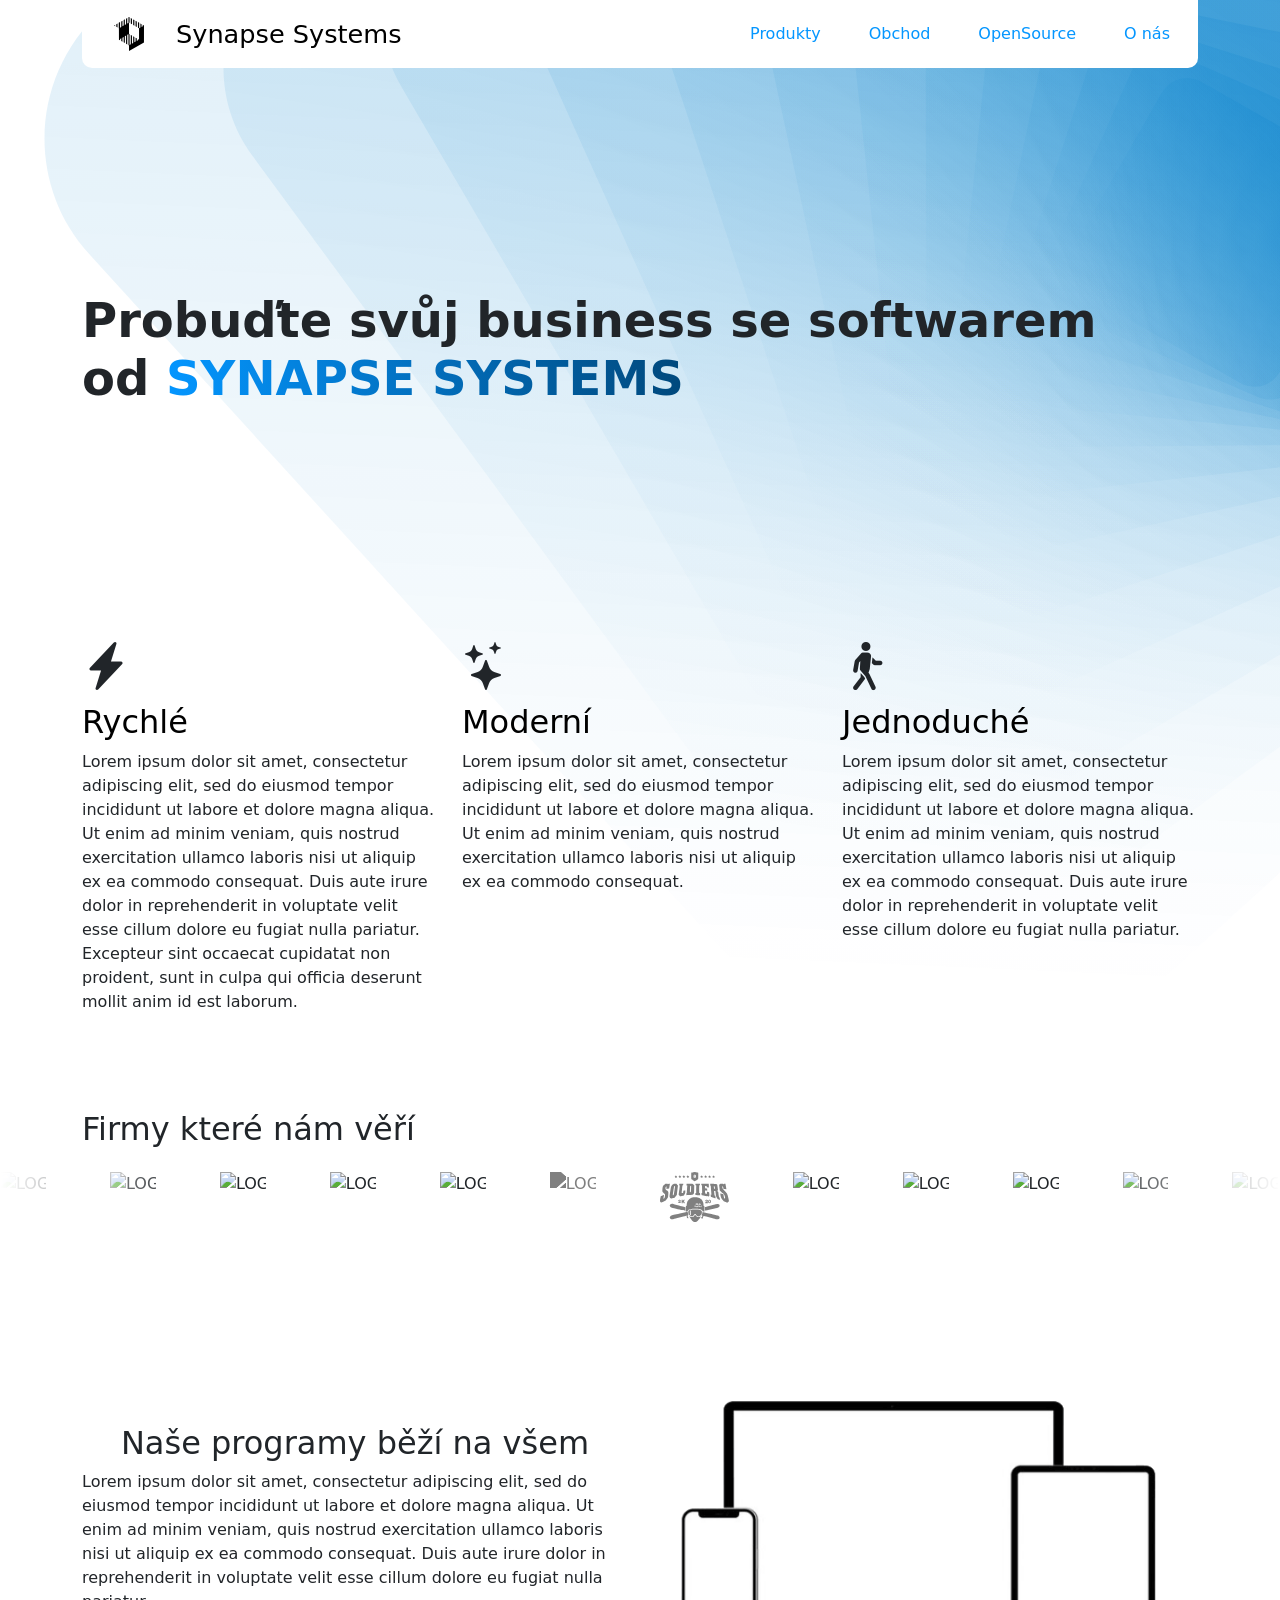
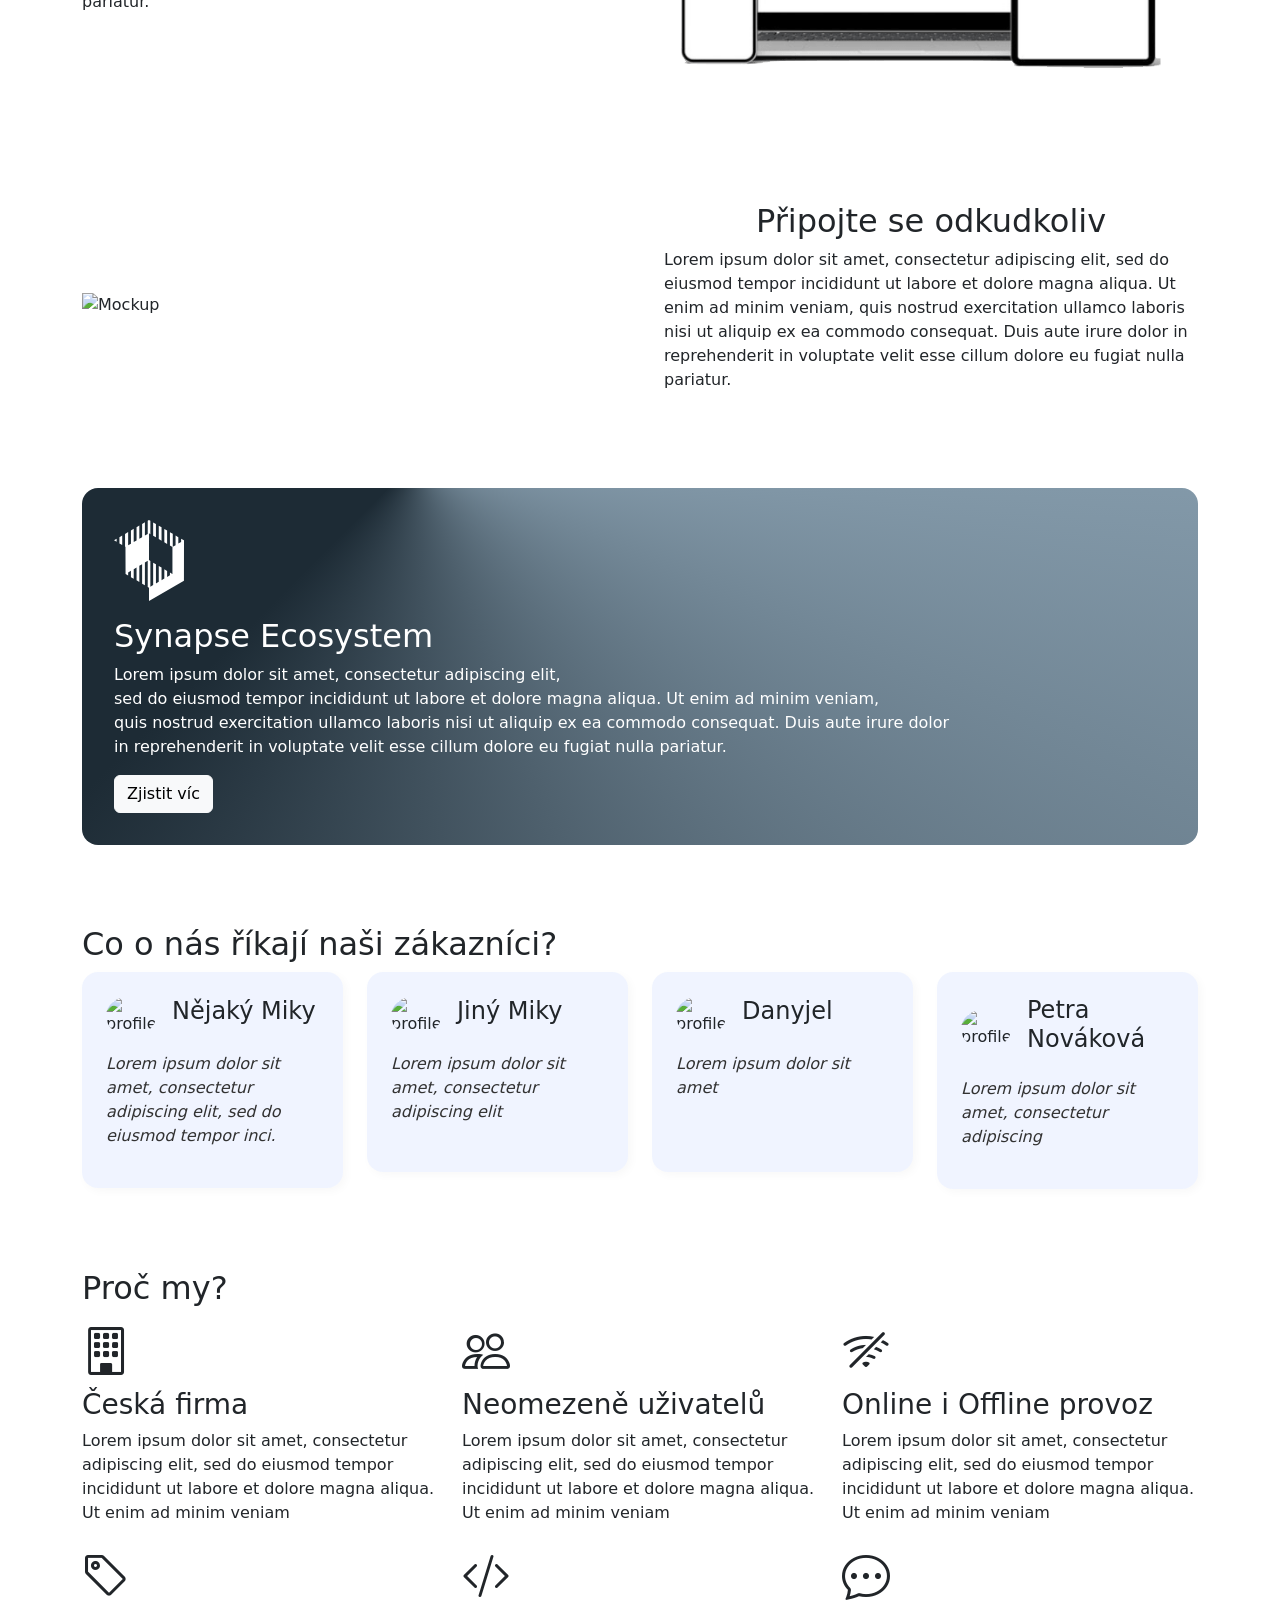
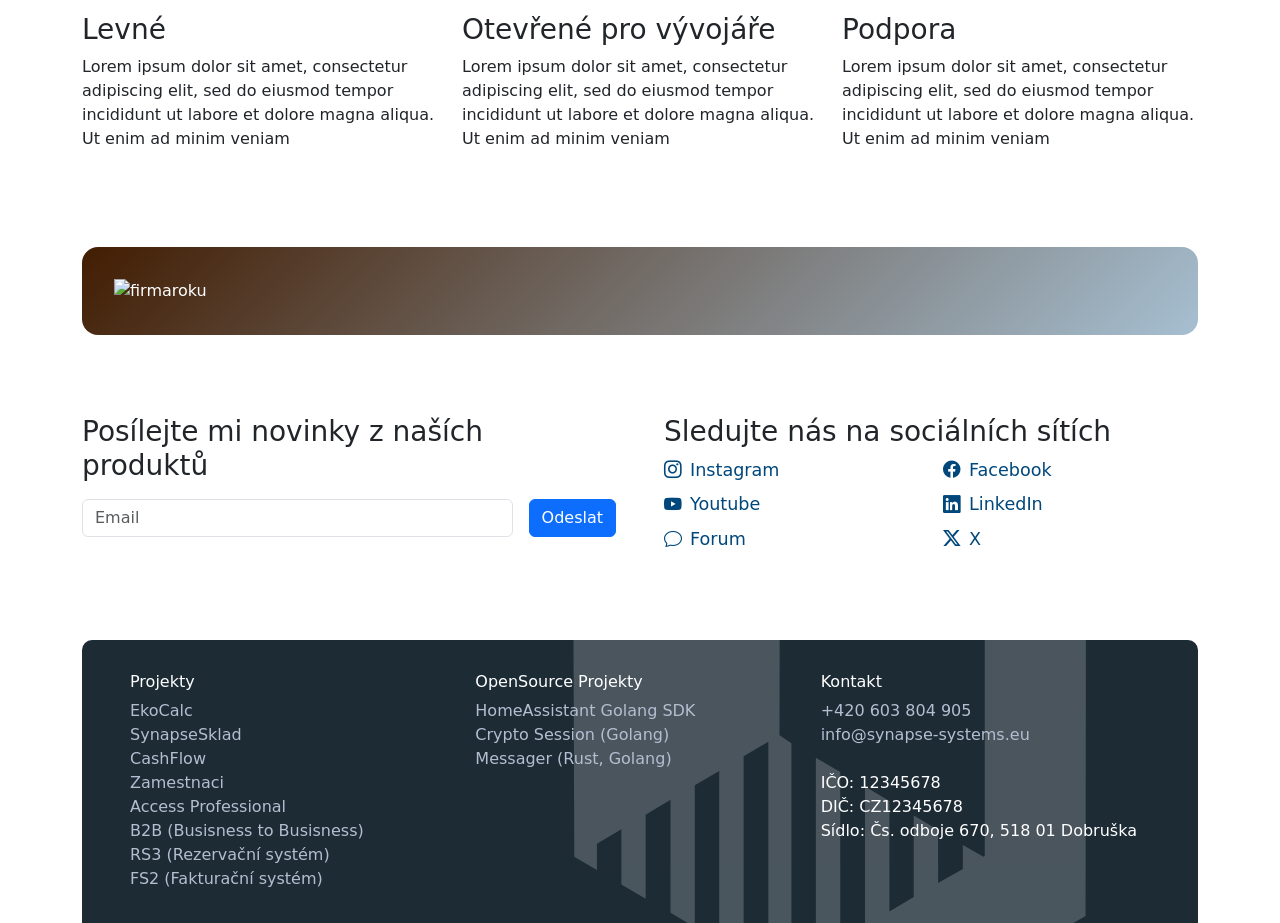
==== commit 75aed651: "fotky" ====
--- a/index.html
+++ b/index.html
@@ -279,7 +279,7 @@
                     <div class="col">
                         <div class="recenze">
                             <div class="d-flex gap-3 align-items-center pb-3">
-                                <img src="https://www.jetbrains.com/idea/img/testimonial-photos/Josh_Long.jpg"
+                                <img src="https://www.jetbrains.com/ides/parts/testimonials/img/Cory_Althoff.jpg"
                                     class="recenze-profile" alt="profile" loading="lazy" />
                                 <h4>Jiný Miky</h4>
                             </div>
@@ -289,7 +289,7 @@
                     <div class="col">
                         <div class="recenze">
                             <div class="d-flex gap-3 align-items-center pb-3">
-                                <img src="https://www.jetbrains.com/idea/img/testimonial-photos/Hemant_Gaur.png"
+                                <img src="https://www.jetbrains.com/ides/parts/testimonials/img/Diego-Oliveira-Sanchez.jpg"
                                     class="recenze-profile" alt="profile" loading="lazy" />
                                 <h4>Danyjel</h4>
                             </div>
@@ -299,9 +299,9 @@
                     <div class="col">
                         <div class="recenze">
                             <div class="d-flex gap-3 align-items-center pb-3">
-                                <img src="https://brianondrako.com/wp-content/uploads/2022/11/Rob-Lawless-web_headshot_template.jpg"
+                                <img src="https://www.jetbrains.com/ides/parts/testimonials/img/Mary_Grygleski.png"
                                     class="recenze-profile" alt="profile" loading="lazy" />
-                                <h4>Pepa Novák</h4>
+                                <h4>Petra Nováková</h4>
                             </div>
                             <p>Lorem ipsum dolor sit amet, consectetur adipiscing</p>
                         </div>
@@ -373,11 +373,11 @@
 
                 <div class="col">
                     <h3>Posílejte mi novinky z naších produktů</h3>
-                    <div class="d-flex mt-3">
+                    <form class="d-flex mt-3">
                         <label for="email" class="form-label"></label>
                         <input type="email" class="form-control me-3" id="email" placeholder="Email">
                         <button type="submit" class="btn btn-primary">Odeslat</button>
-                    </div>
+                    </form>
                 </div>
                 <div class="col">
                     <h3>Sledujte nás na sociálních sítích</h3>
--- a/assets/styles/main.css
+++ b/assets/styles/main.css
@@ -1,4 +1,5 @@
-html, body {
+html,
+body {
     margin: 0;
     background-color: var(--background) !important;
 }
@@ -9,13 +10,16 @@
     background-color: var(--background);
     border-radius: 0 0 10px 10px;
     gap: 2rem;
+
     img {
         margin: 0 1rem;
     }
+
     h1 {
         font-size: 1.6rem;
         margin: 0;
     }
+
     .links {
         button {
             background: none;
@@ -23,12 +27,14 @@
             text-decoration: none;
             color: var(--primary);
             transition: 0.2s;
+
             &:hover {
                 color: var(--accent);
             }
         }
     }
 }
+
 footer {
     overflow: hidden;
     position: relative;
@@ -39,6 +45,7 @@
     flex-direction: row;
     flex-wrap: wrap;
     padding: 2rem;
+
     .odkazy-block {
         position: relative;
         z-index: 20;
@@ -46,17 +53,20 @@
         display: flex;
         flex-direction: column;
         flex: 1;
+
         a {
             color: #b4bed1;
             font-weight: lighter;
             text-decoration: none;
             transition: var(--transition);
+
             &:hover {
                 color: var(--secondary);
                 text-decoration: underline;
             }
         }
     }
+
     h4 {
         font-size: 1rem;
     }
@@ -88,6 +98,7 @@
     from {
         transform: translateX(0);
     }
+
     to {
         transform: translateX(-2310px);
     }
@@ -99,7 +110,7 @@
     z-index: 100;
     left: 0;
     width: 100dvw;
-    mask-image: linear-gradient(90deg, transparent, black 15%, black 85%,transparent);
+    mask-image: linear-gradient(90deg, transparent, black 15%, black 85%, transparent);
 }
 
 .menu {
@@ -134,13 +145,16 @@
     flex-direction: column;
     padding-left: 3rem !important;
     transition: .2s ease-in-out;
+
     i {
         transition: opacity .1s ease-in-out;
         opacity: 0.6;
     }
+
     &:hover {
         background-size: auto 170%;
         background-position: right 10%;
+
         i {
             opacity: 1;
         }
@@ -151,27 +165,35 @@
     from {
         opacity: 0;
     }
+
     to {
         opacity: 1;
     }
 }
 
 .prod-list {
-    li, a {
+
+    li,
+    a {
         transition: ease 50ms;
         color: black;
         cursor: pointer;
         text-decoration: none;
+
         a {
             display: inherit;
         }
     }
-    li:hover, a:hover {
+
+    li:hover,
+    a:hover {
         color: var(--primary);
     }
 }
+
 .dropdown {
     align-self: center;
+
     button {
         max-height: 36px;
     }
@@ -181,4 +203,24 @@
     .links {
         overflow-x: scroll;
     }
+}
+
+.recenze {
+    min-height: 200px;
+    background-color: rgba(48, 106, 243, 0.07);
+    display: flex;
+    border-radius: 1rem;
+    flex-direction: column;
+    padding: 1.5rem;
+    box-shadow: 3px 3px 10px rgba(0, 0, 0, 0.03);
+
+    p {
+        color: #323232;
+        font-style: italic;
+    }
+}
+
+.recenze-profile {
+    border-radius: 50%;
+    width: 50px;
 }
--- a/assets/styles/index.css
+++ b/assets/styles/index.css
@@ -19,6 +19,7 @@
     text-decoration: none;
     margin: 0.5rem 0;
     cursor: pointer;
+
     &:hover {
         color: var(--secondary-dark);
     }
@@ -32,6 +33,7 @@
     flex-direction: column;
     padding: 1.5rem;
     box-shadow: 3px 3px 10px rgba(0, 0, 0, 0.03);
+
     p {
         color: #323232;
         font-style: italic;
@@ -48,6 +50,7 @@
         font-size: 3rem;
         transition: var(--transition) ease-in-out color;
     }
+
     &:hover {
         i {
             color: var(--primary);
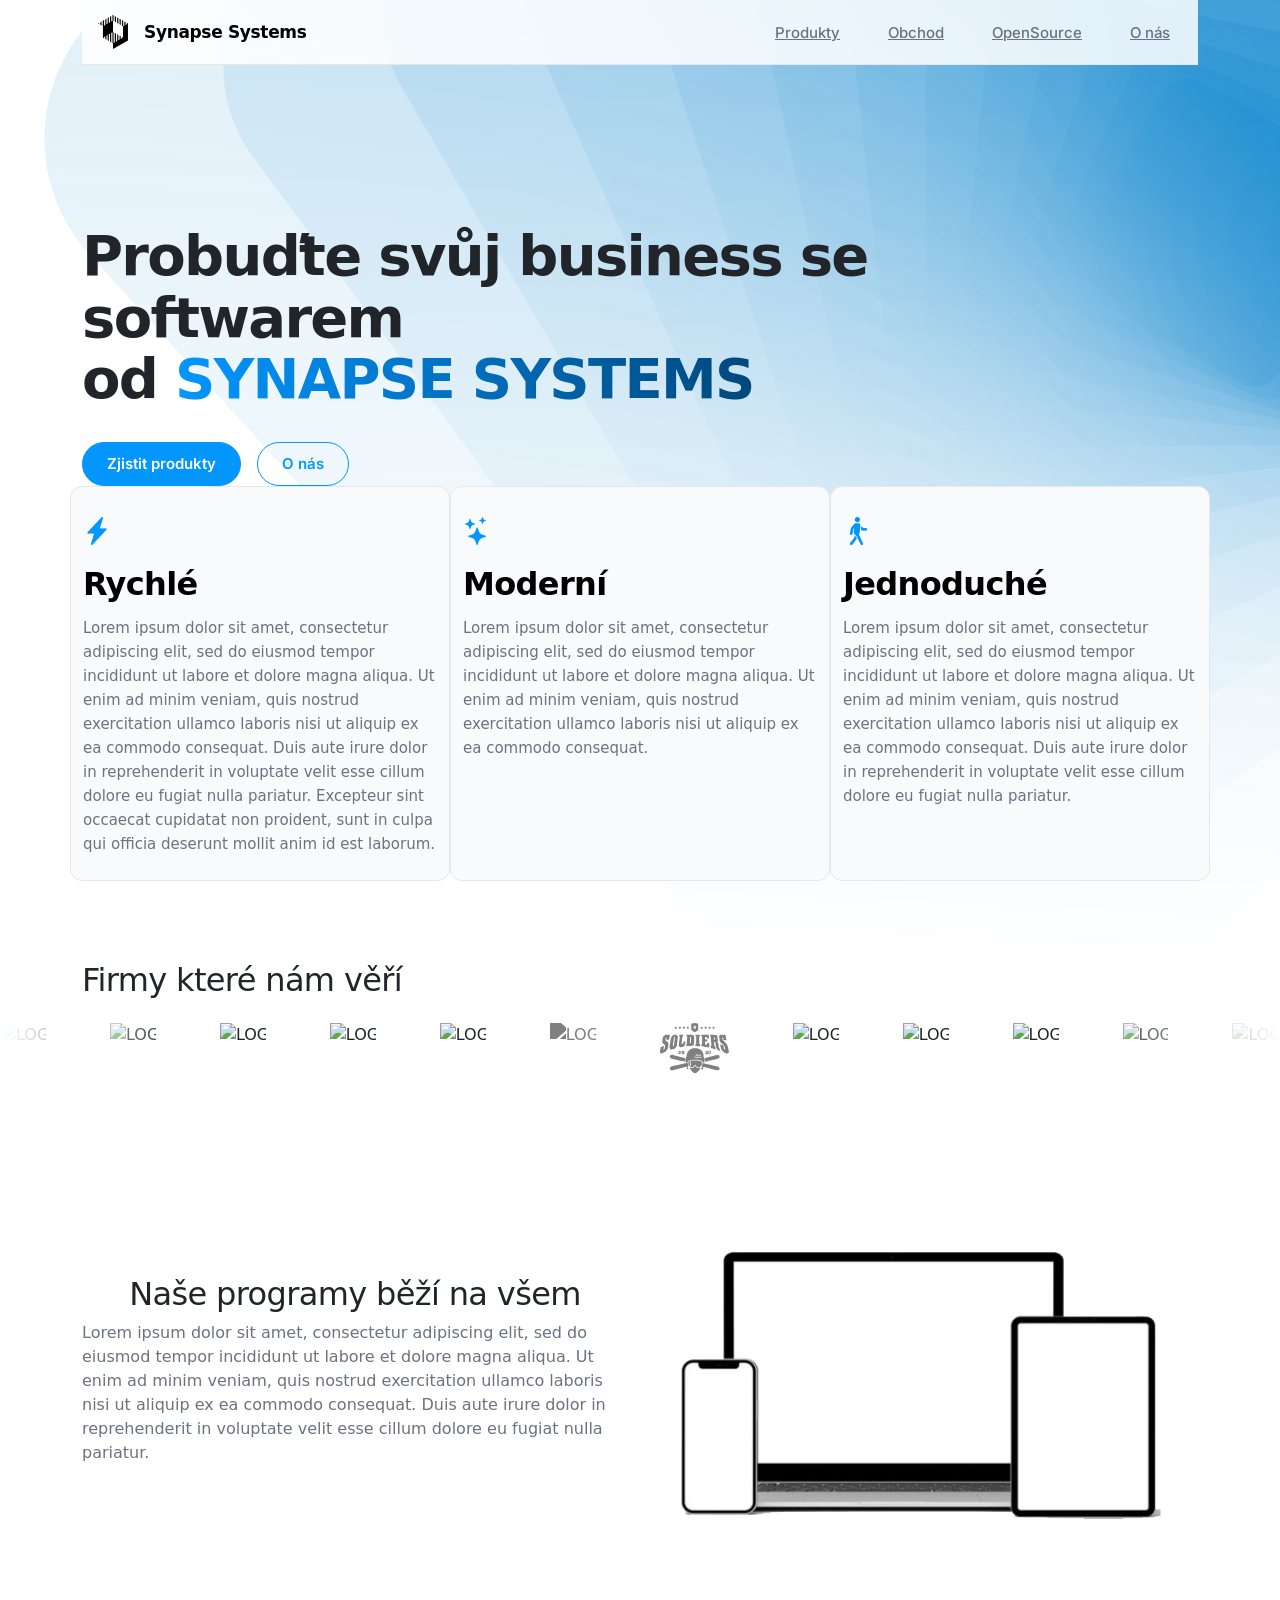
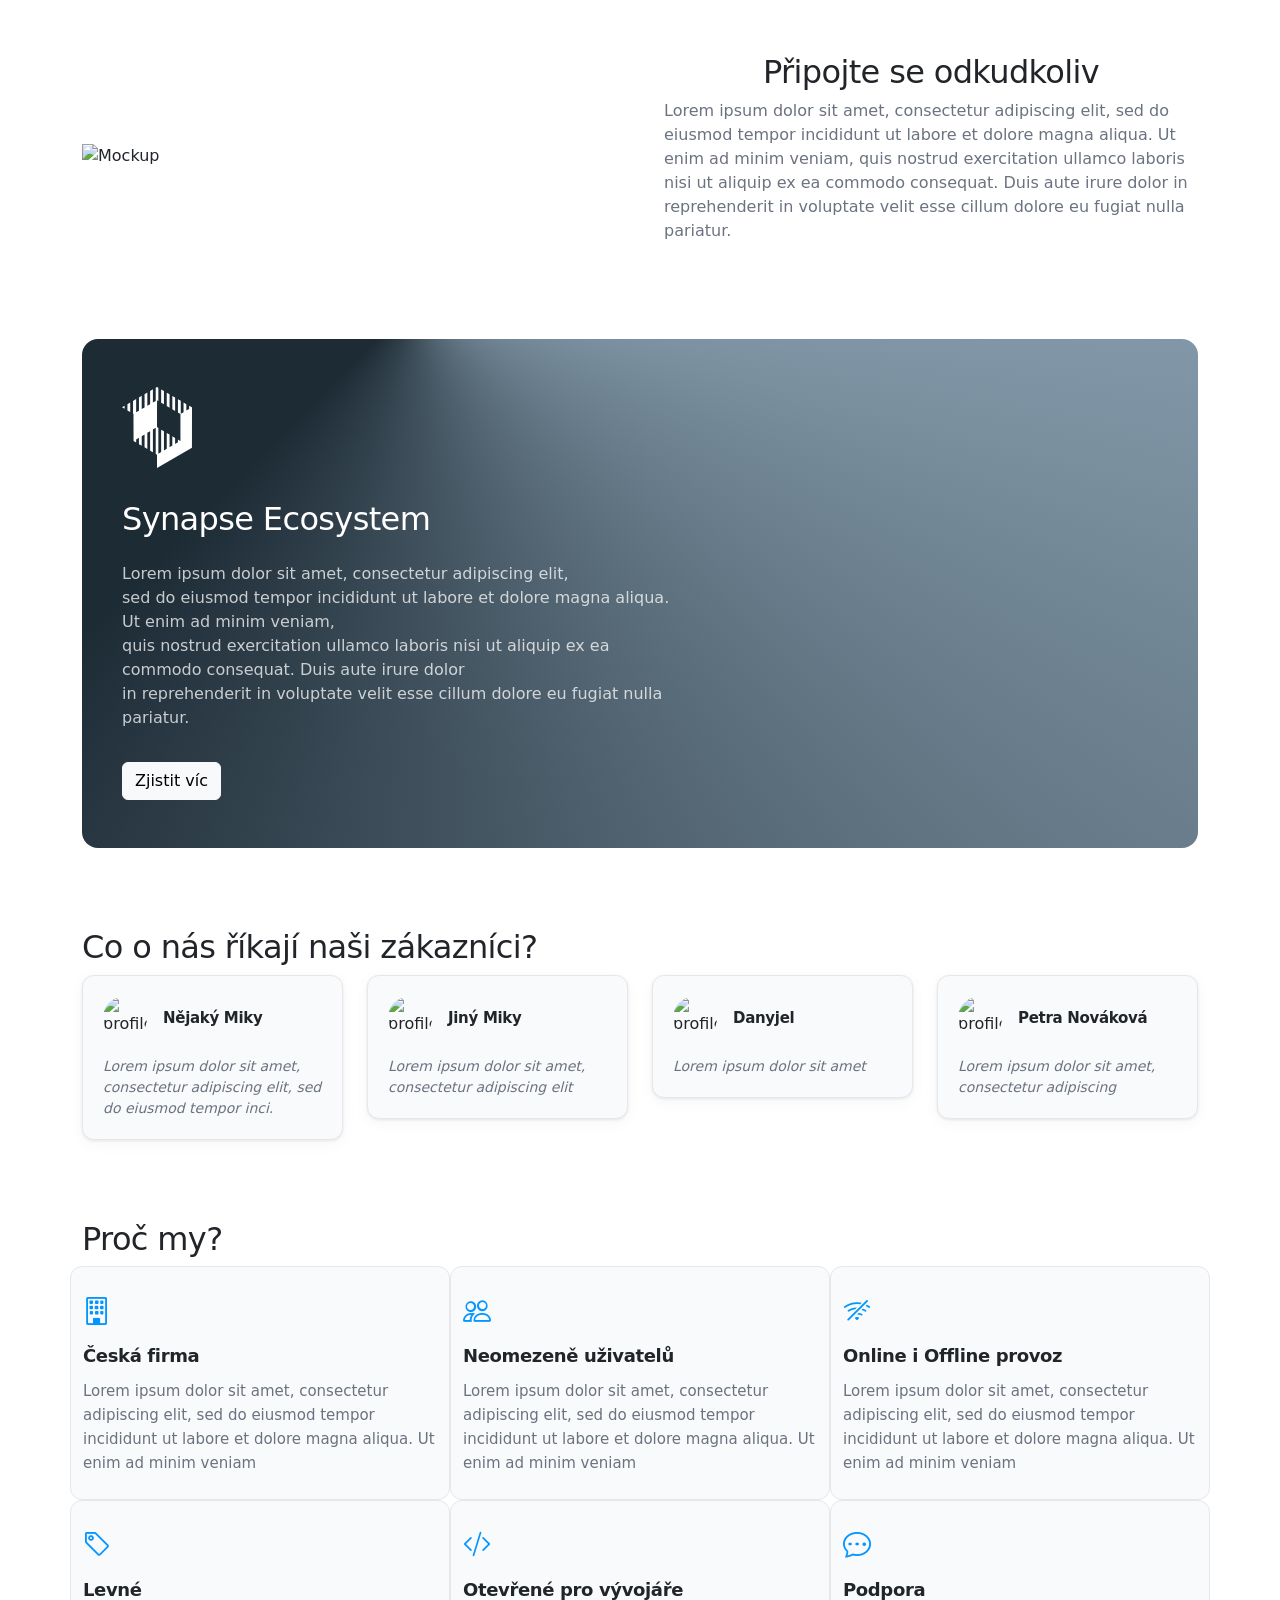
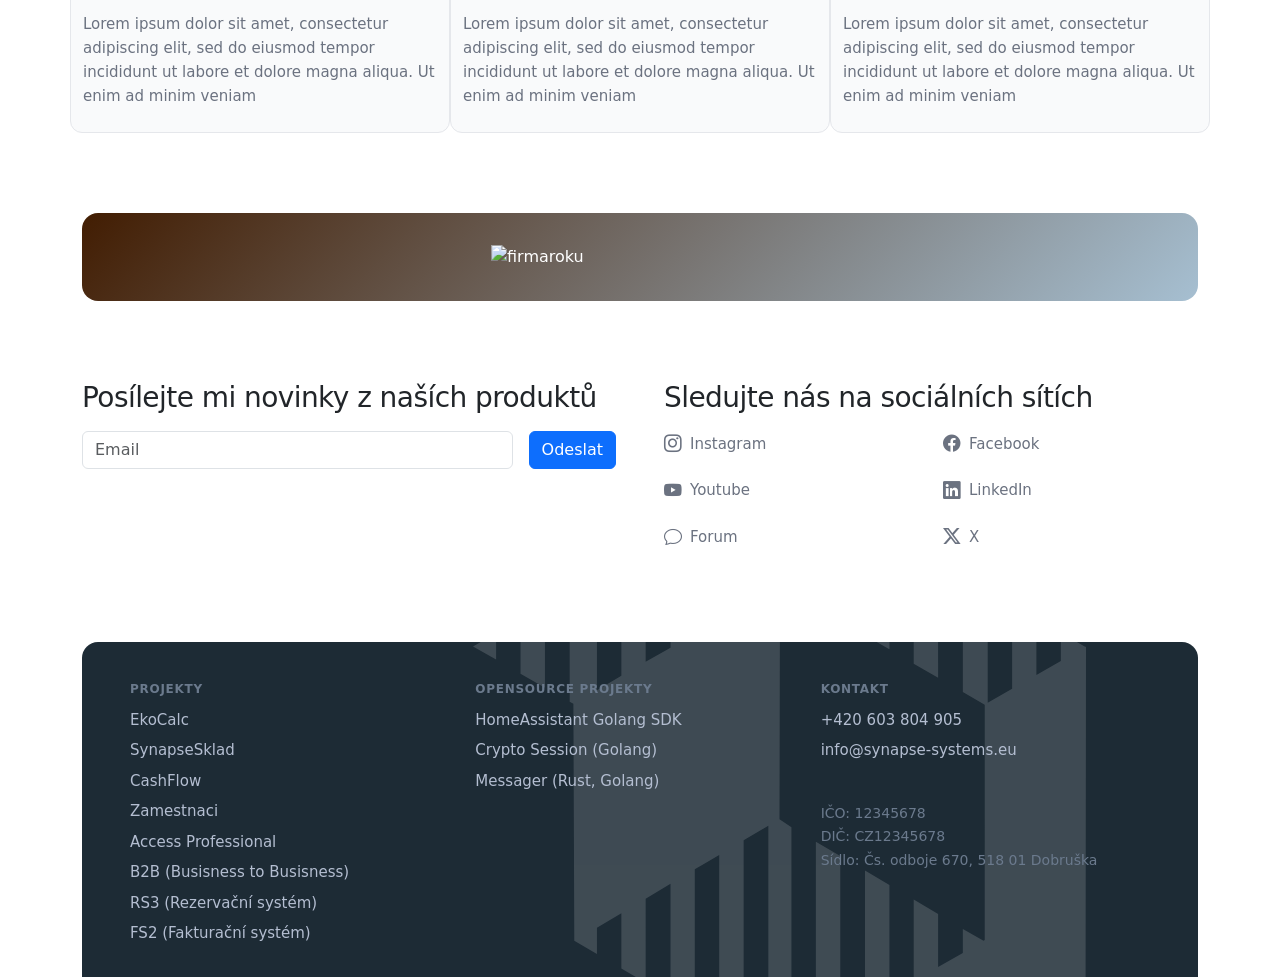
==== commit d75f0f9a: "feat: update index.html (new CSS, two CTAs, fade-up scroll animations)" ====
--- a/index.html
+++ b/index.html
@@ -1,10 +1,14 @@
 <!doctype html>
-<html lang="en" class="w-100 overflow-x-hidden" data-bs-theme="auto">
+<html lang="zxx" class="w-100 overflow-x-hidden" data-bs-theme="auto">
 
 <head>
     <meta charset="utf-8">
     <meta name="viewport" content="width=device-width, initial-scale=1">
     <link rel="stylesheet" href="/assets/styles/root.css">
+    <link rel="stylesheet" href="/assets/styles/base.css">
+    <link rel="stylesheet" href="/assets/styles/components.css">
+    <link rel="stylesheet" href="/assets/styles/layout.css">
+    <link rel="stylesheet" href="/assets/styles/animations.css">
     <link rel="stylesheet" href="/assets/styles/main.css">
     <link rel="stylesheet" href="/assets/styles/index.css">
     <title>Synapse Systems</title>
@@ -52,8 +56,8 @@
                                     <div>
                                         <h5 class="h5">Software</h5>
                                         <ul class="list-group list-group-numbered prod-list">
-                                            <li><a href="ekocalc.html">EkoCalc</a></li>
-                                            <li>SynapseSklad</li>
+                                            <li><a href="product.html?id=1">EkoCalc</a></li>
+                                            <li><a href="product.html?product=SynapseSklad">SynapseSklad</a></li>
                                             <li>CashFlow</li>
                                             <li>Zamestnaci</li>
                                             <li>Access Professional</li>
@@ -109,9 +113,13 @@
             <h2 class="text-start slogan">Probuďte svůj business se softwarem<br>od
                 <b class="text-grad">SYNAPSE SYSTEMS</b>
             </h2>
-
-            <section>
-                <div class="row g-4 row-cols-1 row-cols-lg-3">
+            <div class="d-flex gap-3 mt-3 flex-wrap">
+                <a href="product.html?id=1" class="btn-ss">Zjistit produkty</a>
+                <a href="#" class="btn-ss-outline">O nás</a>
+            </div>
+
+            <section class="fade-up">
+                <div class="row g-4 row-cols-1 row-cols-lg-3 fade-up-stagger">
                     <div class="col duvod">
                         <i class="bi bi-lightning-charge-fill"></i>
                         <h3 class="fs-2 text-body-emphasis">Rychlé</h3>
@@ -191,7 +199,7 @@
                 <div style="height: 80px"></div>
             </section>
 
-            <section>
+            <section class="fade-up">
 
                 <div class="row row-cols-1 row-cols-md-2">
 
@@ -213,7 +221,7 @@
 
             </section>
 
-            <section>
+            <section class="fade-up">
 
                 <div class="row row-cols-1 row-cols-md-2 g-5">
 
@@ -239,7 +247,7 @@
 
             </section>
 
-            <section>
+            <section class="fade-up">
 
                 <div class="ecosystem-block">
 
@@ -261,11 +269,11 @@
 
             </section>
 
-            <section>
+            <section class="fade-up">
 
                 <h2>Co o nás říkají naši zákazníci?</h2>
 
-                <div class="row row-cols-1 row-cols-sm-2 row-cols-lg-4 gy-3">
+                <div class="row row-cols-1 row-cols-sm-2 row-cols-lg-4 gy-3 fade-up-stagger">
                     <div class="col">
                         <div class="recenze">
                             <div class="d-flex gap-3 align-items-center pb-3">
@@ -310,10 +318,10 @@
 
             </section>
 
-            <section>
+            <section class="fade-up">
 
                 <h2>Proč my?</h2>
-                <div class="row row-cols-1 row-cols-lg-3 row-cols-md-2">
+                <div class="row row-cols-1 row-cols-lg-3 row-cols-md-2 fade-up-stagger">
                     <div class="col duvod">
                         <i class="bi bi-building"></i>
                         <h3>Česká firma</h3>
@@ -360,7 +368,7 @@
 
             </section>
 
-            <section>
+            <section class="fade-up">
 
                 <div class="oceneni">
                     <img src="https://www.firmaroku.cz/files/responsive/1280/0/fr-web-logo-fr-zr-gold-2024.png"
@@ -369,7 +377,7 @@
 
             </section>
 
-            <section class="row row-cols-1 row-cols-md-2 g-5">
+            <section class="row row-cols-1 row-cols-md-2 g-5 fade-up">
 
                 <div class="col">
                     <h3>Posílejte mi novinky z naších produktů</h3>
@@ -416,14 +424,14 @@
 
             <div class="odkazy-block">
                 <h4>Projekty</h4>
-                <a href="/ekocalc.html">EkoCalc</a>
-                <a href="/ekocalc.html">SynapseSklad</a>
-                <a href="/ekocalc.html">CashFlow</a>
-                <a href="/ekocalc.html">Zamestnaci</a>
-                <a href="/ekocalc.html">Access Professional</a>
-                <a href="/ekocalc.html">B2B (Busisness to Busisness)</a>
-                <a href="/ekocalc.html">RS3 (Rezervační systém)</a>
-                <a href="/ekocalc.html">FS2 (Fakturační systém)</a>
+                <a href="/product.html?id=1">EkoCalc</a>
+                <a href="/product.html?id=1">SynapseSklad</a>
+                <a href="/product.html?id=1">CashFlow</a>
+                <a href="/product.html?id=1">Zamestnaci</a>
+                <a href="/product.html?id=1">Access Professional</a>
+                <a href="/product.html?id=1">B2B (Busisness to Busisness)</a>
+                <a href="/product.html?id=1">RS3 (Rezervační systém)</a>
+                <a href="/product.html?id=1">FS2 (Fakturační systém)</a>
             </div>
             <div class="odkazy-block">
                 <h4>OpenSource Projekty</h4>
@@ -456,6 +464,7 @@
     <script src="https://cdn.jsdelivr.net/npm/bootstrap@5.3.8/dist/js/bootstrap.bundle.min.js"
         integrity="sha384-FKyoEForCGlyvwx9Hj09JcYn3nv7wiPVlz7YYwJrWVcXK/BmnVDxM+D2scQbITxI"
         crossorigin="anonymous"></script>
+    <script src="/assets/js/animations.js" defer></script>
 </body>
 
 </html>
--- a/assets/styles/root.css
+++ b/assets/styles/root.css
@@ -1,4 +1,5 @@
 :root {
+    /* Stávající barvy */
     --primary: #0496FF;
     --secondary: #FF8811;
     --accent: #00487C;
@@ -8,4 +9,29 @@
     --secondary-dark: #b35d0d;
     --padding: 1rem;
     --transition: 200ms;
+
+    /* Text */
+    --text-primary: #1a1a2e;
+    --text-secondary: #6b7280;
+    --text-muted: #9ca3af;
+
+    /* Povrchy */
+    --surface: #f9fafb;
+    --border: #e5e7eb;
+
+    /* Stíny */
+    --shadow-sm: 0 1px 2px rgba(0, 0, 0, 0.05);
+    --shadow-md: 0 1px 3px rgba(0, 0, 0, 0.08), 0 4px 16px rgba(0, 0, 0, 0.04);
+    --shadow-lg: 0 4px 6px rgba(0, 0, 0, 0.07), 0 10px 40px rgba(0, 0, 0, 0.08);
+
+    /* Zaoblení */
+    --radius-sm: 6px;
+    --radius-md: 12px;
+    --radius-lg: 16px;
+    --radius-full: 50px;
+
+    /* Typografie */
+    --font-family: 'Inter', -apple-system, BlinkMacSystemFont, 'Segoe UI', sans-serif;
+    --line-height: 1.6;
+    --line-height-tight: 1.2;
 }
--- a/assets/styles/base.css
+++ b/assets/styles/base.css
@@ -0,0 +1,26 @@
+@import url('https://fonts.googleapis.com/css2?family=Inter:wght@400;500;600;700&display=swap');
+
+*, *::before, *::after {
+    box-sizing: border-box;
+}
+
+body {
+    font-family: var(--font-family);
+    color: var(--text-primary);
+    line-height: var(--line-height);
+    -webkit-font-smoothing: antialiased;
+}
+
+h1, h2, h3, h4, h5, h6 {
+    letter-spacing: -0.02em;
+    color: var(--text-primary);
+    line-height: var(--line-height-tight);
+}
+
+p {
+    color: var(--text-secondary);
+}
+
+main section {
+    padding-bottom: 5rem;
+}
--- a/assets/styles/components.css
+++ b/assets/styles/components.css
@@ -0,0 +1,171 @@
+/* ── Tlačítka ── */
+.btn-ss {
+    display: inline-flex;
+    align-items: center;
+    gap: 0.5rem;
+    background: var(--primary);
+    color: #fff;
+    border: 1.5px solid var(--primary);
+    padding: 0.625rem 1.5rem;
+    border-radius: var(--radius-full);
+    font-family: var(--font-family);
+    font-size: 0.9375rem;
+    font-weight: 600;
+    cursor: pointer;
+    transition: background var(--transition), transform var(--transition), box-shadow var(--transition);
+    text-decoration: none;
+}
+
+.btn-ss:hover {
+    background: var(--accent);
+    border-color: var(--accent);
+    color: #fff;
+    transform: translateY(-1px);
+    box-shadow: 0 4px 12px rgba(4, 150, 255, 0.3);
+}
+
+.btn-ss-outline {
+    display: inline-flex;
+    align-items: center;
+    gap: 0.5rem;
+    background: transparent;
+    color: var(--primary);
+    border: 1.5px solid var(--primary);
+    padding: 0.625rem 1.5rem;
+    border-radius: var(--radius-full);
+    font-family: var(--font-family);
+    font-size: 0.9375rem;
+    font-weight: 600;
+    cursor: pointer;
+    transition: background var(--transition), color var(--transition), transform var(--transition);
+    text-decoration: none;
+}
+
+.btn-ss-outline:hover {
+    background: var(--primary);
+    color: #fff;
+    transform: translateY(-1px);
+}
+
+/* ── Feature karty (.duvod) ── */
+.duvod {
+    display: flex;
+    flex-direction: column;
+    gap: 0.75rem;
+    padding: 1.5rem;
+    border-radius: var(--radius-md);
+    border: 1px solid var(--border);
+    background: var(--surface);
+    transition: transform var(--transition), box-shadow var(--transition), background var(--transition);
+}
+
+.duvod:hover {
+    transform: translateY(-3px);
+    box-shadow: var(--shadow-lg);
+    background: #fff;
+}
+
+.duvod i {
+    font-size: 1.75rem;
+    color: var(--primary);
+    transition: color var(--transition);
+}
+
+.duvod h3 {
+    font-size: 1.125rem;
+    font-weight: 600;
+    margin: 0;
+}
+
+.duvod p {
+    margin: 0;
+    font-size: 0.9375rem;
+    color: var(--text-secondary);
+    line-height: 1.6;
+}
+
+/* ── Recenze ── */
+.recenze {
+    background: var(--surface);
+    border-radius: var(--radius-md);
+    border: 1px solid var(--border);
+    box-shadow: var(--shadow-md);
+    display: flex;
+    flex-direction: column;
+    padding: 1.25rem;
+    transition: transform var(--transition), box-shadow var(--transition);
+}
+
+.recenze:hover {
+    transform: translateY(-2px);
+    box-shadow: var(--shadow-lg);
+}
+
+.recenze-profile {
+    border-radius: 50%;
+    width: 44px;
+    height: 44px;
+    object-fit: cover;
+}
+
+.recenze h4 {
+    font-size: 0.9375rem;
+    font-weight: 600;
+    margin: 0;
+}
+
+.recenze p {
+    font-size: 0.875rem;
+    color: var(--text-secondary);
+    margin: 0;
+    font-style: italic;
+    line-height: 1.5;
+}
+
+/* ── Sociální sítě ── */
+.socialni-sit {
+    display: flex;
+    align-items: center;
+    gap: 0.5rem;
+    padding: 0.5rem 0.625rem;
+    border-radius: var(--radius-sm);
+    color: var(--text-secondary);
+    font-size: 0.9375rem;
+    text-decoration: none;
+    transition: color var(--transition), background var(--transition);
+    cursor: pointer;
+    margin: 0.25rem 0;
+}
+
+.socialni-sit:hover {
+    color: var(--primary);
+    background: rgba(4, 150, 255, 0.06);
+}
+
+.socialni-sit i {
+    font-size: 1.1rem;
+}
+
+/* ── Value item (product features) ── */
+.value-item {
+    padding: 1.25rem 0;
+    border-bottom: 1px solid var(--border);
+}
+
+.value-item:last-child {
+    border-bottom: none;
+}
+
+.value-item h6 {
+    font-size: 0.9375rem;
+    font-weight: 600;
+    margin-bottom: 0.375rem;
+    color: var(--text-primary);
+}
+
+.value-item p {
+    font-size: 0.9375rem;
+    color: var(--text-secondary);
+    margin: 0;
+    line-height: 1.6;
+}
--- a/assets/styles/layout.css
+++ b/assets/styles/layout.css
@@ -0,0 +1,205 @@
+/* ── Sticky navigace ── */
+header {
+    position: sticky;
+    top: 0;
+    z-index: 100;
+    background: rgba(255, 255, 255, 0.85);
+    backdrop-filter: blur(12px);
+    -webkit-backdrop-filter: blur(12px);
+    border-bottom: 1px solid var(--border);
+    transition: box-shadow var(--transition);
+}
+
+header.scrolled {
+    box-shadow: var(--shadow-md);
+}
+
+nav {
+    display: flex;
+    align-items: center;
+    justify-content: space-between;
+    padding: 0.875rem var(--padding);
+    gap: 2rem;
+
+    img {
+        margin: 0;
+    }
+
+    h1 {
+        font-size: 1.0625rem;
+        font-weight: 700;
+        margin: 0;
+        letter-spacing: -0.02em;
+    }
+
+    .links {
+        display: flex;
+        align-items: center;
+        gap: 0.25rem;
+
+        button {
+            background: none;
+            border: none;
+            color: var(--text-secondary);
+            font-family: var(--font-family);
+            font-size: 0.9375rem;
+            font-weight: 500;
+            padding: 0.5rem 0.75rem;
+            border-radius: var(--radius-sm);
+            transition: color var(--transition), background var(--transition);
+            cursor: pointer;
+
+            &:hover {
+                color: var(--text-primary);
+                background: var(--surface);
+            }
+        }
+    }
+}
+
+@media (max-width: 470px) {
+    .links {
+        overflow-x: scroll;
+    }
+}
+
+/* ── Mega dropdown ── */
+.dropdown-mega {
+    position: static !important;
+}
+
+.dropdown-mega .dropdown-menu {
+    overflow: hidden !important;
+    animation: show 0.15s ease-in-out;
+    box-shadow: var(--shadow-lg);
+    transform-origin: top center;
+    padding: 0 !important;
+    width: 100% !important;
+    left: 0 !important;
+    border-radius: var(--radius-md) !important;
+    transform: translate(0, 75px) !important;
+    border: 1px solid var(--border) !important;
+}
+
+.l-product {
+    overflow: hidden;
+    min-height: 170px;
+    background-size: auto 180%;
+    background-repeat: no-repeat;
+    background-position: right top;
+    cursor: pointer;
+    flex-direction: column;
+    padding-left: 2rem !important;
+    transition: background-size 0.2s ease-in-out, background-position 0.2s ease-in-out;
+
+    i {
+        transition: opacity 0.1s ease-in-out;
+        opacity: 0.6;
+    }
+
+    &:hover {
+        background-size: auto 170%;
+        background-position: right 10%;
+
+        i {
+            opacity: 1;
+        }
+    }
+}
+
+.prod-list {
+    list-style: none;
+    padding: 0;
+    margin: 0;
+
+    li, a {
+        transition: color 50ms ease;
+        color: var(--text-secondary);
+        font-size: 0.875rem;
+        cursor: pointer;
+        text-decoration: none;
+        padding: 0.125rem 0;
+        display: block;
+
+        a {
+            display: inherit;
+        }
+    }
+
+    li:hover, a:hover {
+        color: var(--primary);
+    }
+}
+
+.dropdown {
+    align-self: center;
+
+    button {
+        max-height: 36px;
+    }
+}
+
+@keyframes show {
+    from { opacity: 0; }
+    to   { opacity: 1; }
+}
+
+/* ── Footer ── */
+footer {
+    overflow: hidden;
+    position: relative;
+    border-radius: var(--radius-lg) var(--radius-lg) 0 0;
+    color: #b4bed1;
+    background-color: var(--accent-dark-background);
+    display: flex;
+    flex-direction: row;
+    flex-wrap: wrap;
+    gap: 2rem;
+    padding: 2.5rem 2rem 2rem;
+
+    .odkazy-block {
+        position: relative;
+        z-index: 20;
+        text-align: left;
+        display: flex;
+        flex-direction: column;
+        gap: 0.5rem;
+        flex: 1;
+        min-width: 160px;
+
+        h4 {
+            font-size: 0.75rem;
+            font-weight: 600;
+            letter-spacing: 0.06em;
+            text-transform: uppercase;
+            color: #6b7a8d;
+            margin-bottom: 0.25rem;
+        }
+
+        a {
+            color: #b4bed1;
+            font-size: 0.9375rem;
+            text-decoration: none;
+            transition: color var(--transition);
+
+            &:hover {
+                color: var(--secondary);
+            }
+        }
+
+        span {
+            font-size: 0.875rem;
+            color: #6b7a8d;
+            line-height: 1.7;
+        }
+    }
+}
+
+.bgmask {
+    width: 55%;
+    bottom: -60%;
+    opacity: 0.15;
+    right: 10%;
+    position: absolute;
+    z-index: 0;
+}
--- a/assets/styles/animations.css
+++ b/assets/styles/animations.css
@@ -0,0 +1,40 @@
+/* ── Scroll fade-up ── */
+.fade-up {
+    opacity: 0;
+    transform: translateY(28px);
+    transition: opacity 0.55s ease, transform 0.55s ease;
+}
+
+.fade-up.visible {
+    opacity: 1;
+    transform: translateY(0);
+}
+
+/* ── Staggered children ── */
+.fade-up-stagger > * {
+    opacity: 0;
+    transform: translateY(20px);
+    transition: opacity 0.45s ease, transform 0.45s ease;
+}
+
+.fade-up-stagger.visible > * {
+    opacity: 1;
+    transform: translateY(0);
+}
+
+.fade-up-stagger.visible > *:nth-child(1) { transition-delay: 0.00s; }
+.fade-up-stagger.visible > *:nth-child(2) { transition-delay: 0.10s; }
+.fade-up-stagger.visible > *:nth-child(3) { transition-delay: 0.20s; }
+.fade-up-stagger.visible > *:nth-child(4) { transition-delay: 0.30s; }
+.fade-up-stagger.visible > *:nth-child(5) { transition-delay: 0.40s; }
+.fade-up-stagger.visible > *:nth-child(6) { transition-delay: 0.50s; }
+
+/* ── Hero fade-in (bez delay) ── */
+.fade-in {
+    opacity: 0;
+    transition: opacity 0.6s ease;
+}
+
+.fade-in.visible {
+    opacity: 1;
+}
--- a/assets/styles/main.css
+++ b/assets/styles/main.css
@@ -1,226 +1,6 @@
+/* Globální layout helper */
 html,
 body {
     margin: 0;
     background-color: var(--background) !important;
-}
-
-nav {
-    display: flex;
-    padding: var(--padding);
-    background-color: var(--background);
-    border-radius: 0 0 10px 10px;
-    gap: 2rem;
-
-    img {
-        margin: 0 1rem;
-    }
-
-    h1 {
-        font-size: 1.6rem;
-        margin: 0;
-    }
-
-    .links {
-        button {
-            background: none;
-            border: none;
-            text-decoration: none;
-            color: var(--primary);
-            transition: 0.2s;
-
-            &:hover {
-                color: var(--accent);
-            }
-        }
-    }
-}
-
-footer {
-    overflow: hidden;
-    position: relative;
-    border-radius: 10px 10px 0 0;
-    color: var(--background);
-    background-color: var(--accent-dark-background);
-    display: flex;
-    flex-direction: row;
-    flex-wrap: wrap;
-    padding: 2rem;
-
-    .odkazy-block {
-        position: relative;
-        z-index: 20;
-        text-align: left;
-        display: flex;
-        flex-direction: column;
-        flex: 1;
-
-        a {
-            color: #b4bed1;
-            font-weight: lighter;
-            text-decoration: none;
-            transition: var(--transition);
-
-            &:hover {
-                color: var(--secondary);
-                text-decoration: underline;
-            }
-        }
-    }
-
-    h4 {
-        font-size: 1rem;
-    }
-}
-
-main {
-    section {
-        padding-bottom: 5rem;
-    }
-}
-
-.bgmask {
-    width: 55%;
-    bottom: -60%;
-    opacity: 0.2;
-    right: 10%;
-    position: absolute;
-    z-index: 0;
-}
-
-.trusted-by {
-    display: flex;
-    gap: 4rem;
-    animation: roll-trust 35s linear infinite;
-    white-space: nowrap;
-}
-
-@keyframes roll-trust {
-    from {
-        transform: translateX(0);
-    }
-
-    to {
-        transform: translateX(-2310px);
-    }
-}
-
-.trusted-by-block {
-    overflow: hidden;
-    position: absolute;
-    z-index: 100;
-    left: 0;
-    width: 100dvw;
-    mask-image: linear-gradient(90deg, transparent, black 15%, black 85%, transparent);
-}
-
-.menu {
-    height: 300px;
-    background-color: var(--background);
-}
-
-.dropdown-mega {
-    position: static !important;
-}
-
-.dropdown-mega .dropdown-menu {
-    overflow: hidden !important;
-    animation: show 0.15s ease-in-out;
-    box-shadow: 0 0 20px -10px rgba(0, 0, 0, 0.41);
-    transform-origin: top center;
-    padding: 0 !important;
-    width: 100% !important;
-    left: 0 !important;
-    border-radius: 0.5rem !important;
-    transform: translate(0, 75px) !important;
-    border: 0;
-}
-
-.l-product {
-    overflow: hidden;
-    min-height: 170px;
-    background-size: auto 180%;
-    background-repeat: no-repeat;
-    background-position: right top;
-    cursor: pointer;
-    flex-direction: column;
-    padding-left: 3rem !important;
-    transition: .2s ease-in-out;
-
-    i {
-        transition: opacity .1s ease-in-out;
-        opacity: 0.6;
-    }
-
-    &:hover {
-        background-size: auto 170%;
-        background-position: right 10%;
-
-        i {
-            opacity: 1;
-        }
-    }
-}
-
-@keyframes show {
-    from {
-        opacity: 0;
-    }
-
-    to {
-        opacity: 1;
-    }
-}
-
-.prod-list {
-
-    li,
-    a {
-        transition: ease 50ms;
-        color: black;
-        cursor: pointer;
-        text-decoration: none;
-
-        a {
-            display: inherit;
-        }
-    }
-
-    li:hover,
-    a:hover {
-        color: var(--primary);
-    }
-}
-
-.dropdown {
-    align-self: center;
-
-    button {
-        max-height: 36px;
-    }
-}
-
-@media (max-width: 470px) {
-    .links {
-        overflow-x: scroll;
-    }
-}
-
-.recenze {
-    min-height: 200px;
-    background-color: rgba(48, 106, 243, 0.07);
-    display: flex;
-    border-radius: 1rem;
-    flex-direction: column;
-    padding: 1.5rem;
-    box-shadow: 3px 3px 10px rgba(0, 0, 0, 0.03);
-
-    p {
-        color: #323232;
-        font-style: italic;
-    }
-}
-
-.recenze-profile {
-    border-radius: 50%;
-    width: 50px;
 }
--- a/assets/styles/index.css
+++ b/assets/styles/index.css
@@ -1,7 +1,17 @@
+/* ── Hero slogan ── */
 .slogan {
-    margin: 14rem 0;
-    font-size: 3rem;
-    font-weight: bold;
+    margin: 10rem 0 2rem;
+    font-size: clamp(2rem, 5vw, 3.5rem);
+    font-weight: 800;
+    line-height: 1.1;
+    letter-spacing: -0.03em;
+}
+
+.slogan-sub {
+    color: var(--text-secondary);
+    font-size: 1.125rem;
+    margin-bottom: 2rem;
+    max-width: 540px;
 }
 
 .text-grad {
@@ -10,70 +20,7 @@
     -webkit-text-fill-color: transparent;
 }
 
-.socialni-sit {
-    display: flex;
-    gap: 0.5rem;
-    font-size: 1.1rem;
-    color: var(--accent);
-    transition: var(--transition);
-    text-decoration: none;
-    margin: 0.5rem 0;
-    cursor: pointer;
-
-    &:hover {
-        color: var(--secondary-dark);
-    }
-}
-
-.recenze {
-    min-height: 200px;
-    background-color: rgba(48, 106, 243, 0.07);
-    display: flex;
-    border-radius: 1rem;
-    flex-direction: column;
-    padding: 1.5rem;
-    box-shadow: 3px 3px 10px rgba(0, 0, 0, 0.03);
-
-    p {
-        color: #323232;
-        font-style: italic;
-    }
-}
-
-.recenze-profile {
-    border-radius: 50%;
-    width: 50px;
-}
-
-.duvod {
-    i {
-        font-size: 3rem;
-        transition: var(--transition) ease-in-out color;
-    }
-
-    &:hover {
-        i {
-            color: var(--primary);
-        }
-    }
-}
-
-.oceneni {
-    padding: 2rem;
-    background: linear-gradient(-45deg, rgba(0, 72, 124, 0.35), #421d02);
-    color: white;
-    border-radius: 1rem;
-}
-
-.ecosystem-block {
-    display: flex;
-    flex-direction: column;
-    background: conic-gradient(from 45deg at 30% -8%, rgba(0, 72, 124, 0.35), #1d2b35 180deg);
-    color: white;
-    padding: 2rem;
-    border-radius: 1rem;
-}
-
+/* ── Header image (SVG vějíř) ── */
 .header-image {
     position: relative;
     top: 0;
@@ -84,4 +31,56 @@
 .header-image-box {
     max-width: 100dvw;
     position: absolute;
+    top: 0;
+    right: 0;
+    pointer-events: none;
+}
+
+/* ── Trusted by ── */
+.trusted-by-block {
+    overflow: hidden;
+    position: absolute;
+    z-index: 10;
+    left: 0;
+    width: 100dvw;
+    mask-image: linear-gradient(90deg, transparent, black 15%, black 85%, transparent);
+}
+
+.trusted-by {
+    display: flex;
+    gap: 4rem;
+    animation: roll-trust 35s linear infinite;
+    white-space: nowrap;
+}
+
+@keyframes roll-trust {
+    from { transform: translateX(0); }
+    to   { transform: translateX(-2310px); }
+}
+
+/* ── Ecosystem block ── */
+.ecosystem-block {
+    display: flex;
+    flex-direction: column;
+    gap: 1rem;
+    background: conic-gradient(from 45deg at 30% -8%, rgba(0, 72, 124, 0.35), #1d2b35 180deg);
+    color: white;
+    padding: 3rem 2.5rem;
+    border-radius: var(--radius-lg);
+
+    p {
+        color: rgba(255, 255, 255, 0.75);
+        max-width: 560px;
+    }
+}
+
+/* ── Ocenění ── */
+.oceneni {
+    padding: 2rem;
+    background: linear-gradient(-45deg, rgba(0, 72, 124, 0.35), #421d02);
+    color: white;
+    border-radius: var(--radius-lg);
+    display: flex;
+    justify-content: center;
+    align-items: center;
 }
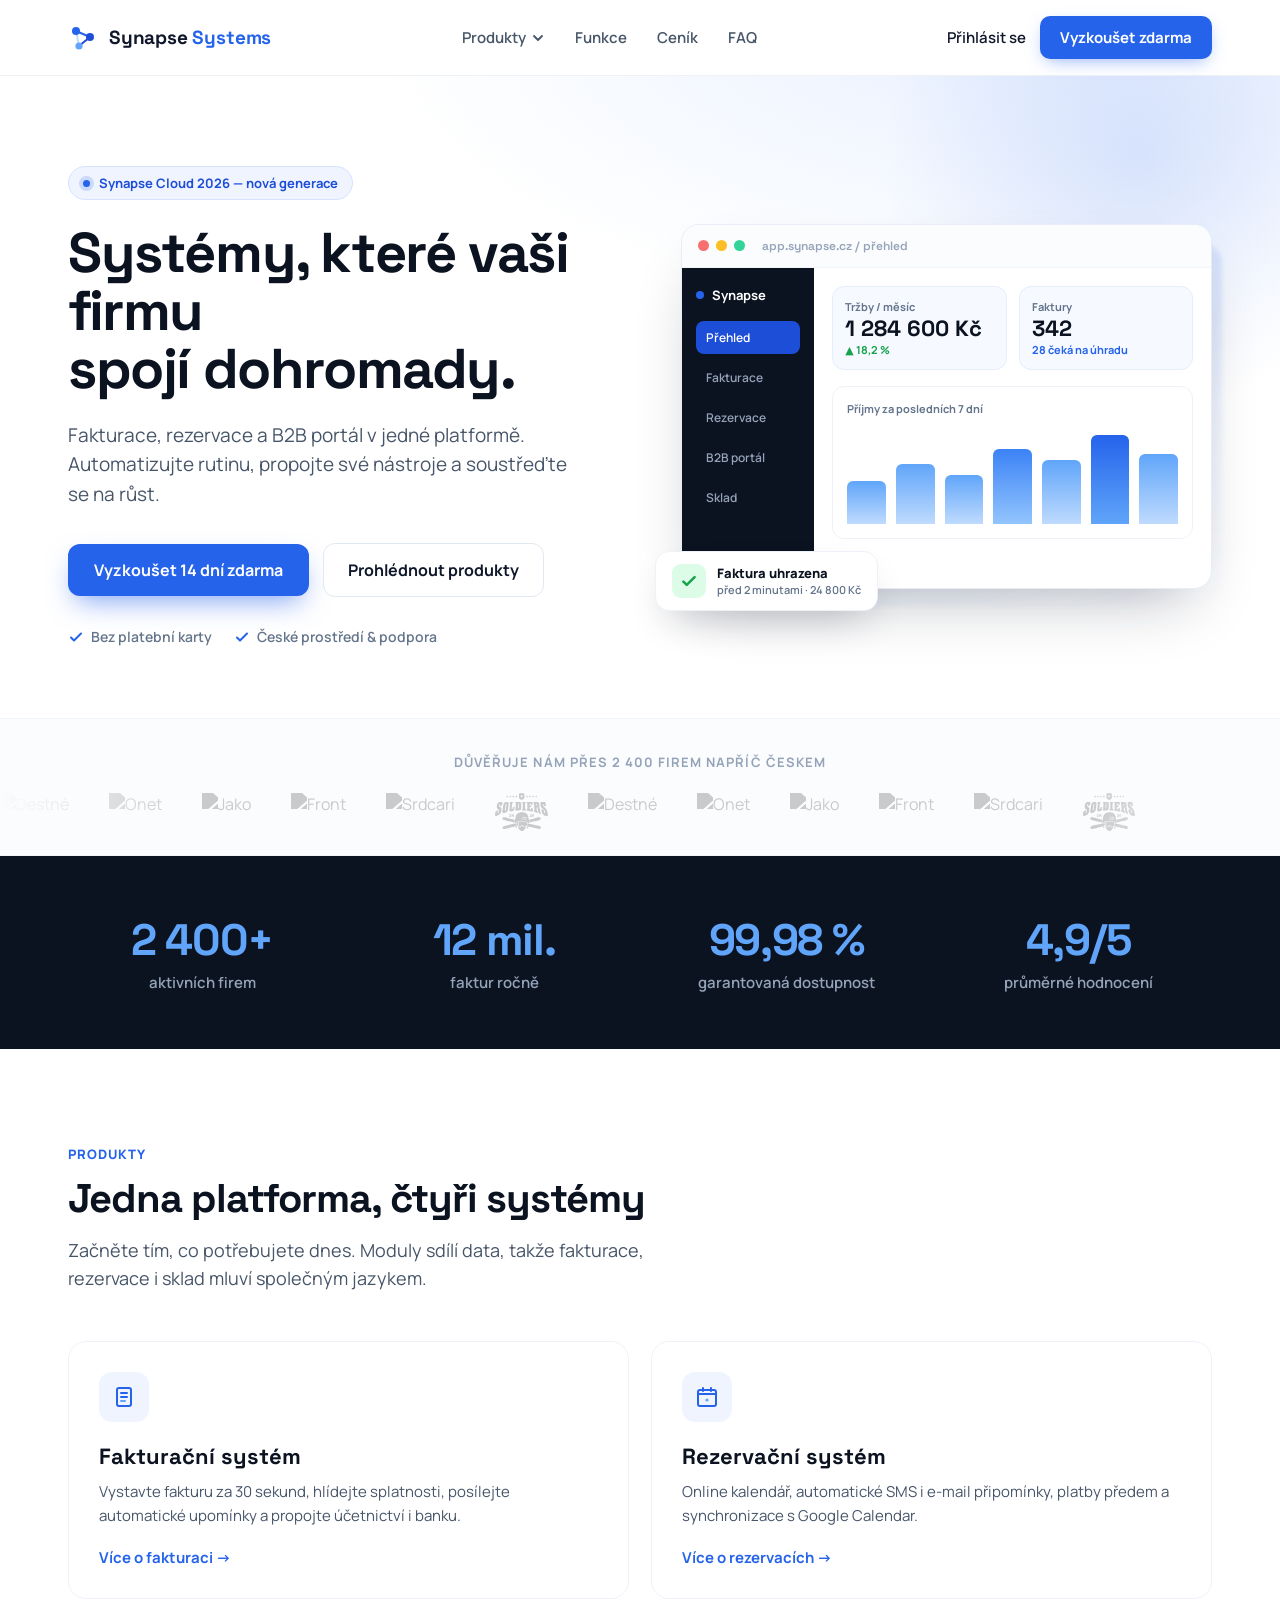
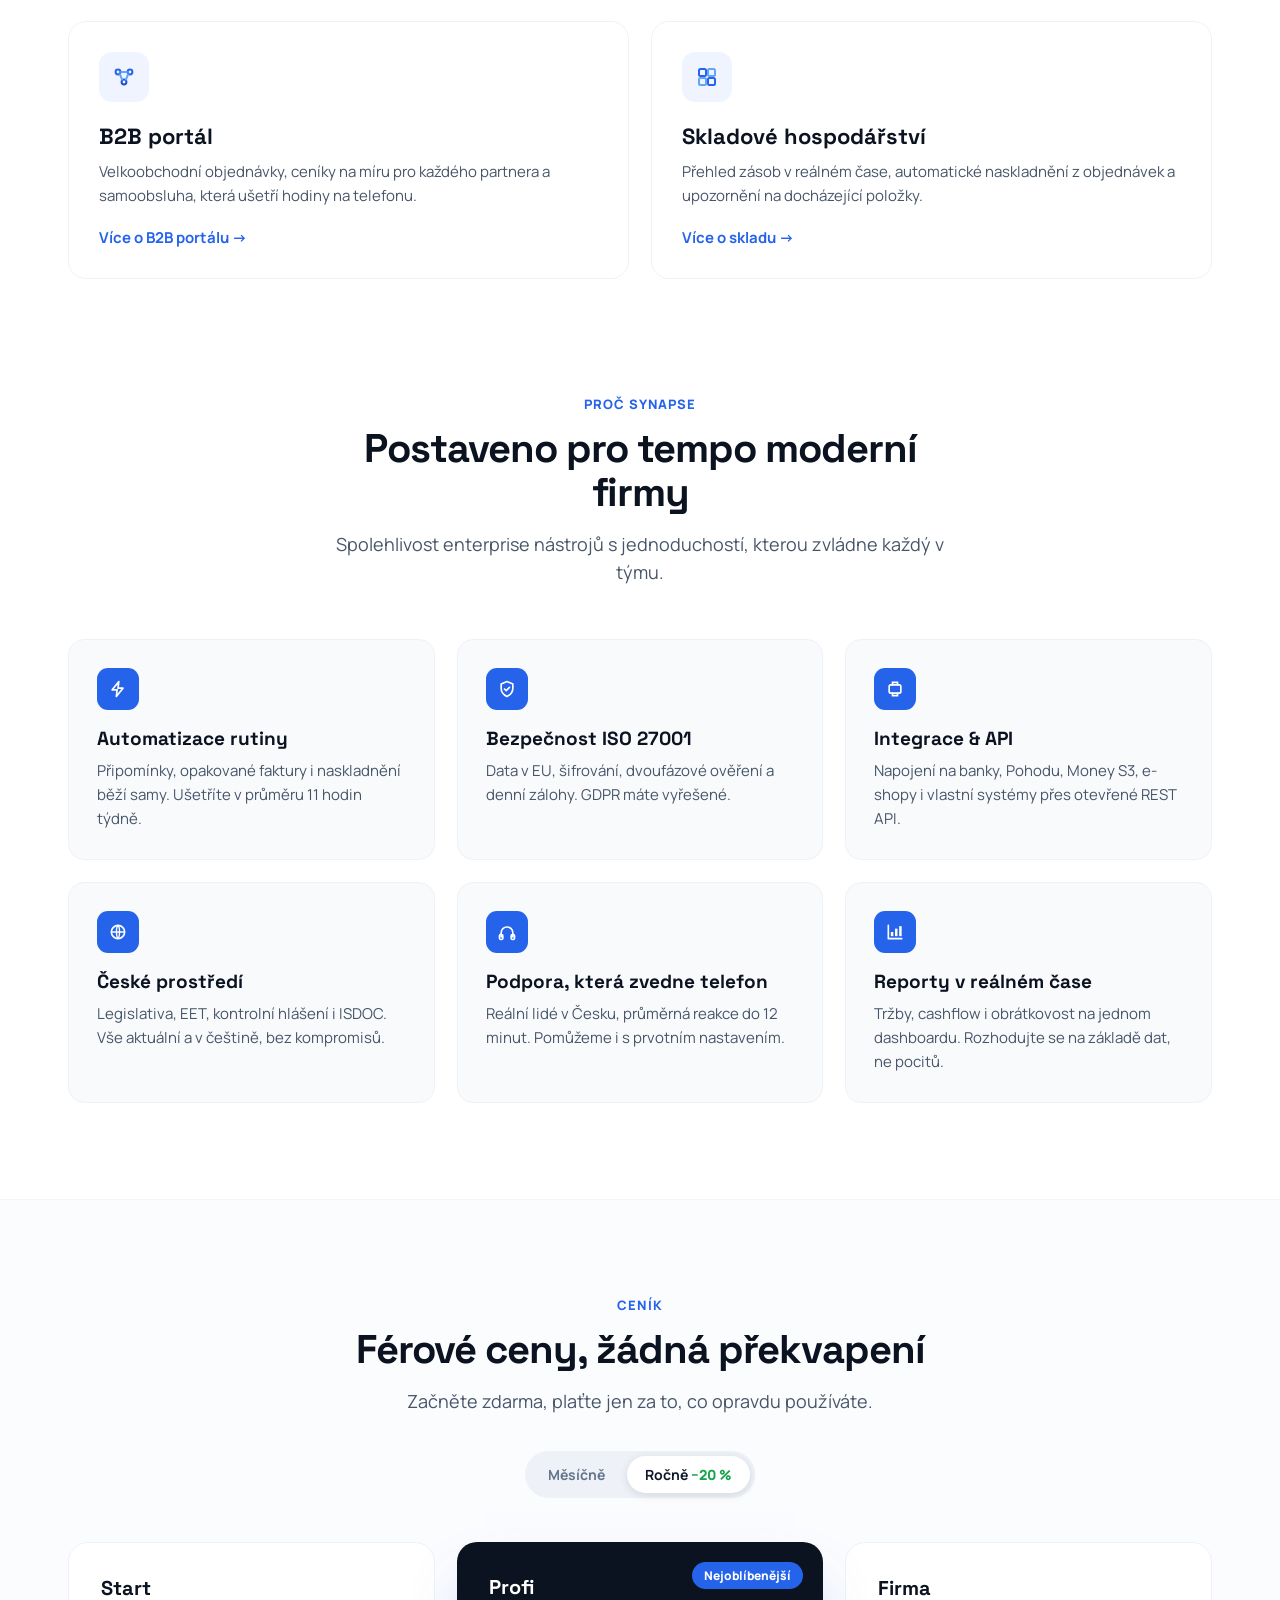
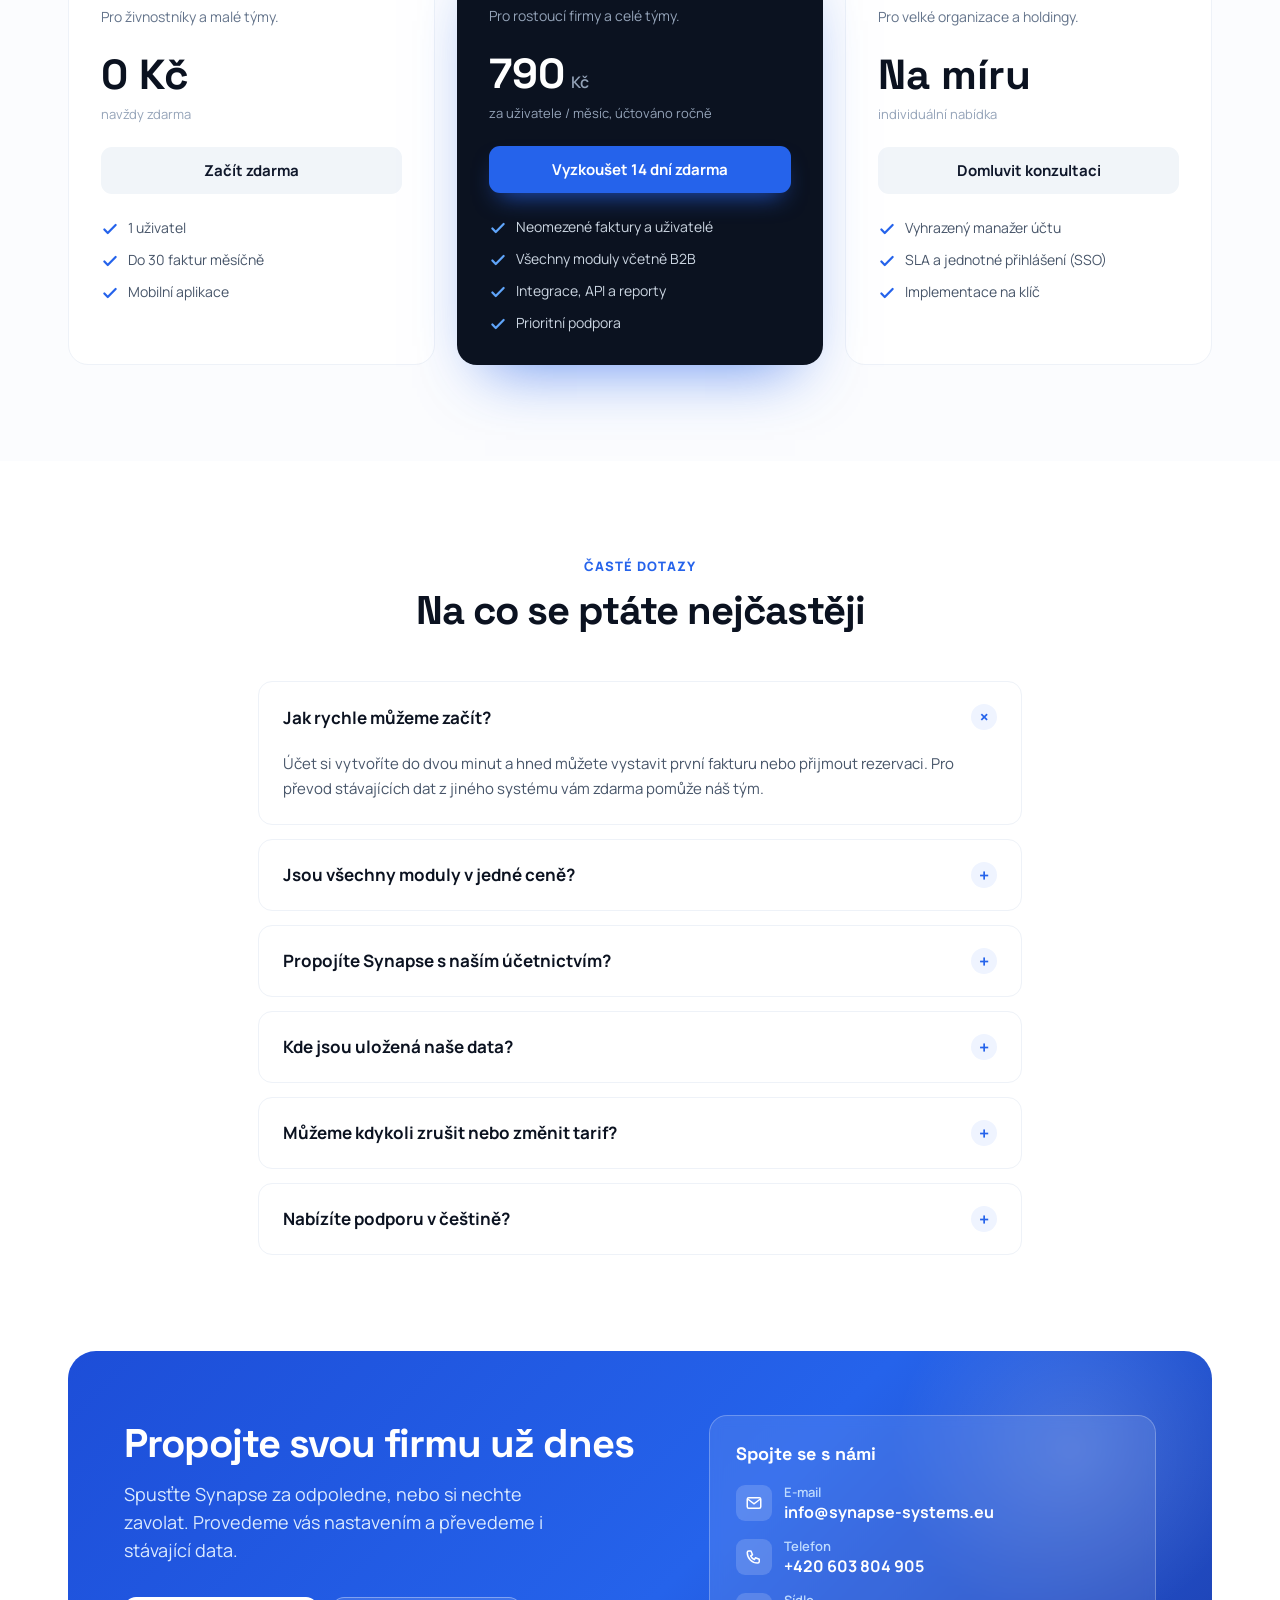
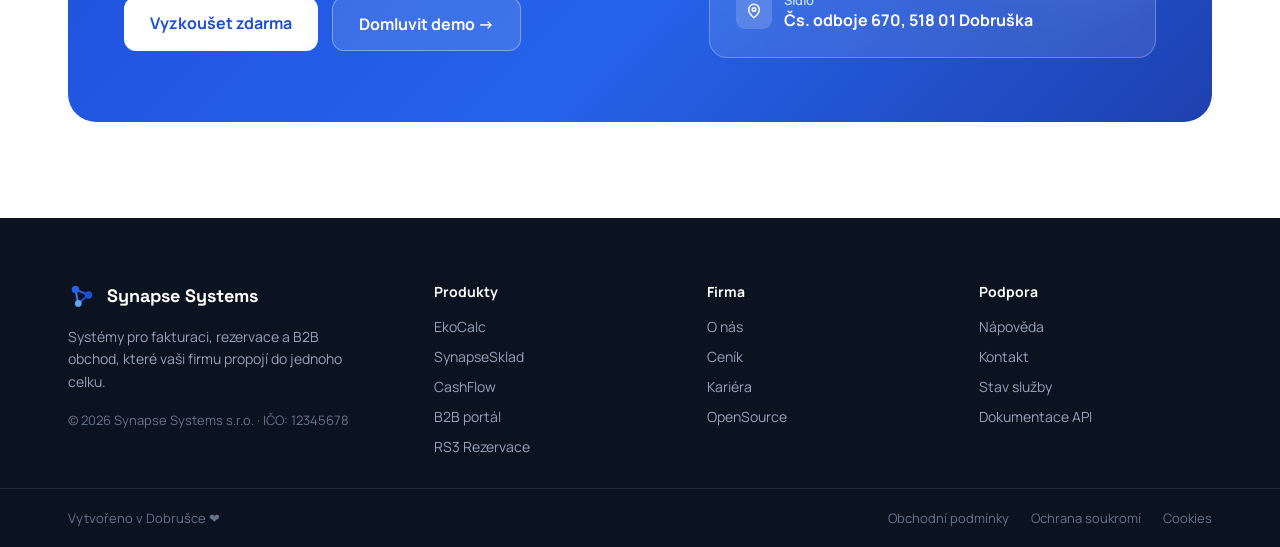
==== commit 00b67cff: "Redesign: Modern SaaS UI, mega menu, full product data - Přepsán index.html a product.html podle Syn" ====
--- a/index.html
+++ b/index.html
@@ -1,470 +1,562 @@
 <!doctype html>
-<html lang="zxx" class="w-100 overflow-x-hidden" data-bs-theme="auto">
+<html lang="cs">
 
 <head>
     <meta charset="utf-8">
     <meta name="viewport" content="width=device-width, initial-scale=1">
     <link rel="stylesheet" href="/assets/styles/root.css">
-    <link rel="stylesheet" href="/assets/styles/base.css">
-    <link rel="stylesheet" href="/assets/styles/components.css">
-    <link rel="stylesheet" href="/assets/styles/layout.css">
     <link rel="stylesheet" href="/assets/styles/animations.css">
-    <link rel="stylesheet" href="/assets/styles/main.css">
     <link rel="stylesheet" href="/assets/styles/index.css">
+    <link rel="preconnect" href="https://fonts.googleapis.com">
+    <link rel="preconnect" href="https://fonts.gstatic.com" crossorigin>
+    <link href="https://fonts.googleapis.com/css2?family=Space+Grotesk:wght@500;600;700&family=Manrope:wght@400;500;600;700;800&display=swap" rel="stylesheet">
     <title>Synapse Systems</title>
-    <link href="https://cdn.jsdelivr.net/npm/bootstrap@5.3.8/dist/css/bootstrap.min.css" rel="stylesheet"
-        integrity="sha384-sRIl4kxILFvY47J16cr9ZwB07vP4J8+LH7qKQnuqkuIAvNWLzeN8tE5YBujZqJLB" crossorigin="anonymous">
-    <link rel="stylesheet" href="https://cdn.jsdelivr.net/npm/bootstrap-icons@1.13.1/font/bootstrap-icons.min.css">
+    <style>
+        *, *::before, *::after { box-sizing: border-box; }
+        html, body { margin: 0; padding: 0; }
+        body { font-family: 'Manrope', system-ui, sans-serif; color: #0f172a; background: #fff; -webkit-font-smoothing: antialiased; overflow-x: hidden; }
+        @keyframes synFloat { 0%,100% { transform: translateY(0); } 50% { transform: translateY(-10px); } }
+        @keyframes synGrow { from { height: 0; } }
+        a.prod-card { display: block; text-decoration: none; background: #fff; border: 1px solid #eef2f8; border-radius: 18px; padding: 30px; transition: box-shadow .2s, transform .2s; }
+        a.prod-card:hover { box-shadow: 0 24px 50px -28px rgba(15,23,42,0.28); transform: translateY(-3px); }
+        .nav-link-hover { text-decoration: none; color: #475569; font-weight: 600; font-size: 15px; transition: color .15s; }
+        .nav-link-hover:hover { color: #0f172a; }
+        /* Mega menu */
+        .nav-dropdown { position: relative; }
+        .nav-dropdown-btn { background: none; border: none; cursor: pointer; font-family: 'Manrope', sans-serif; font-weight: 600; font-size: 15px; color: #475569; padding: 0; display: flex; align-items: center; gap: 5px; transition: color .15s; }
+        .nav-dropdown-btn:hover, .nav-dropdown.open .nav-dropdown-btn { color: #0f172a; }
+        .nav-dropdown-btn svg { transition: transform .2s; }
+        .nav-dropdown.open .nav-dropdown-btn svg { transform: rotate(180deg); }
+        .mega-menu { position: absolute; top: calc(100% + 16px); left: 50%; transform: translateX(-50%); width: 680px; background: #fff; border: 1px solid #eef2f8; border-radius: 18px; box-shadow: 0 20px 60px -20px rgba(15,23,42,0.22); padding: 20px; display: grid; grid-template-columns: repeat(3, 1fr); gap: 4px; opacity: 0; pointer-events: none; transform: translateX(-50%) translateY(-8px); transition: opacity .2s, transform .2s; z-index: 100; }
+        .nav-dropdown.open .mega-menu { opacity: 1; pointer-events: auto; transform: translateX(-50%) translateY(0); }
+        .mega-item { display: flex; align-items: flex-start; gap: 10px; padding: 10px 12px; border-radius: 10px; text-decoration: none; color: inherit; transition: background .15s; }
+        .mega-item:hover { background: #f8fafc; }
+        .mega-item-icon { width: 34px; height: 34px; border-radius: 9px; background: #eff4ff; display: flex; align-items: center; justify-content: center; flex: none; margin-top: 1px; }
+        .mega-item-name { font-weight: 700; font-size: 14px; color: #0b1220; }
+        .mega-item-desc { font-size: 12px; color: #64748b; line-height: 1.4; margin-top: 2px; }
+        .footer-link { color: #94a3b8; text-decoration: none; transition: color .15s; }
+        .footer-link:hover { color: #fff; }
+        .footer-link-sm { color: #64748b; text-decoration: none; transition: color .15s; }
+        .footer-link-sm:hover { color: #cbd5e1; }
+        .btn-cta-primary { text-decoration: none; background: #fff; color: #1d4ed8; font-weight: 700; font-size: 16px; padding: 15px 26px; border-radius: 12px; transition: background .15s; }
+        .btn-cta-primary:hover { background: #f1f5f9; }
+        .btn-cta-ghost { text-decoration: none; background: rgba(255,255,255,0.12); color: #fff; font-weight: 700; font-size: 16px; padding: 15px 26px; border-radius: 12px; border: 1px solid rgba(255,255,255,0.35); transition: background .15s; }
+        .btn-cta-ghost:hover { background: rgba(255,255,255,0.2); }
+        .trusted-by-block { overflow: hidden; }
+        .trusted-by { display: flex; gap: 40px; align-items: center; width: max-content; animation: roll-trust 28s linear infinite; }
+        @keyframes roll-trust { from { transform: translateX(0); } to { transform: translateX(-50%); } }
+    </style>
 </head>
 
-<body class="d-flex w-100 overflow-x-hidden">
-
-    <div class="container h-100 d-flex justify-content-between flex-column z-2">
-        <header class="mb-auto">
-            <nav class="justify-content-between gap-0 position-relative">
-                <a class="d-flex align-items-center gap-3 text-decoration-none text-black" href="/index.html">
-                    <img src="assets/vector/ss.svg" width="30" alt="LOGO" loading="eager" />
-                    <h1 class="d-lg-block d-none">Synapse Systems</h1>
-                </a>
-                <div class="d-flex gap-md-4 links">
-                    <div class="dropdown dropdown-mega">
-                        <button type="button" class="btn btn-link" data-bs-toggle="dropdown" aria-expanded="false"
-                            data-bs-auto-close="outside">
-                            Produkty
-                        </button>
-
-                        <div class="dropdown-menu">
-
-                            <div class="row row-cols-1 row-cols-md-3 m-0">
-                                <div class="col-md-4 col row row-cols-1 p-0 m-0">
-                                    <div style="
-                                            filter: hue-rotate(310deg);
-                                            background-image: url('assets/vector/header.svg');"
-                                        class="l-product d-flex justify-content-center col m-0">
-                                        <h4 class="h4">Synapse Server</h4>
-                                        <i class="bi bi-arrow-right-circle fs-5"></i>
-                                    </div>
-                                    <div style="
-                                            background-image: url('assets/images/bg_header_desktop.webp');"
-                                        class="l-product bg-black d-flex justify-content-center col m-0">
-                                        <h4 class="h4 text-white">Synapse PRO Server</h4>
-                                        <i class="bi bi-arrow-right-circle fs-5 text-white"></i>
-                                    </div>
-                                </div>
-
-                                <div class="col-md-8 col row-cols-1 row-cols-sm-3 gy-sm-0 gy-4 p-4 me-auto ms-auto row">
-                                    <div>
-                                        <h5 class="h5">Software</h5>
-                                        <ul class="list-group list-group-numbered prod-list">
-                                            <li><a href="product.html?id=1">EkoCalc</a></li>
-                                            <li><a href="product.html?product=SynapseSklad">SynapseSklad</a></li>
-                                            <li>CashFlow</li>
-                                            <li>Zamestnaci</li>
-                                            <li>Access Professional</li>
-                                            <li>B2B (Busisness to Busisness)</li>
-                                            <li>RS3 (Rezervační systém)</li>
-                                            <li>FS2 (Fakturační systém)</li>
-                                            <li>HomeAssistant Golang SDK</li>
-                                        </ul>
-                                    </div>
-                                    <div>
-                                        <h5 class="h5">Hardware</h5>
-                                        <ul class="list-group list-group-numbered prod-list">
-                                            <li>Synapse Point Pro</li>
-                                            <li>Synapse Point 1</li>
-                                            <li>Synapse Point Lite</li>
-                                            <li>Synapse NFC Reader</li>
-                                            <li>Synapse QR Reader</li>
-                                        </ul>
-                                    </div>
-                                    <div>
-                                        <h5 class="h5">Předplatné</h5>
-                                        <ul class="list-group list-group-numbered prod-list">
-                                            <li>Synapse Full Package</li>
-                                            <li>Synapse Money Package</li>
-                                            <li>Synapse Small Business Package</li>
-                                            <li>Synapse Hotel Package</li>
-                                        </ul>
-                                    </div>
-                                </div>
-                            </div>
-
-                        </div>
-                    </div>
-                    <div class="dropdown">
-                        <button type="button" class="btn btn-link" data-bs-toggle="dropdown" aria-expanded="false"
-                            data-bs-auto-close="outside">Obchod</button>
-                    </div>
-                    <div class="dropdown">
-                        <button type="button" class="btn btn-link" data-bs-toggle="dropdown" aria-expanded="false"
-                            data-bs-auto-close="outside">OpenSource</button>
-                    </div>
-                    <div class="dropdown">
-                        <button type="button" class="btn btn-link" data-bs-toggle="dropdown" aria-expanded="false"
-                            data-bs-auto-close="outside">O&nbsp;nás</button>
-                    </div>
+<body>
+
+  <!-- NAV -->
+  <header id="site-header" style="position: sticky; top: 0; z-index: 50; background: rgba(255,255,255,0.82); backdrop-filter: saturate(180%) blur(14px); border-bottom: 1px solid #eef1f6; transition: box-shadow .2s;">
+    <nav style="max-width: 1200px; margin: 0 auto; padding: 16px 28px; display: flex; align-items: center; justify-content: space-between; gap: 24px;">
+      <a href="/index.html" style="display: flex; align-items: center; gap: 11px; text-decoration: none; color: #0f172a;">
+        <svg width="30" height="30" viewBox="0 0 30 30" fill="none" aria-hidden="true">
+          <line x1="8" y1="8" x2="22" y2="14" stroke="#2563eb" stroke-width="2"/>
+          <line x1="22" y1="14" x2="11" y2="23" stroke="#1d4ed8" stroke-width="2"/>
+          <line x1="8" y1="8" x2="11" y2="23" stroke="#bfdbfe" stroke-width="2"/>
+          <circle cx="8" cy="8" r="4" fill="#2563eb"/>
+          <circle cx="22" cy="14" r="4" fill="#1d4ed8"/>
+          <circle cx="11" cy="23" r="3.6" fill="#60a5fa"/>
+        </svg>
+        <span style="font-family: 'Space Grotesk', sans-serif; font-weight: 700; font-size: 19px; letter-spacing: -0.01em;">Synapse<span style="color: #2563eb;"> Systems</span></span>
+      </a>
+      <div style="display: flex; align-items: center; gap: 30px;">
+        <div class="nav-dropdown" id="nav-produkty">
+          <button class="nav-dropdown-btn" onclick="toggleMega('nav-produkty')">
+            Produkty
+            <svg width="14" height="14" viewBox="0 0 14 14" fill="none"><path d="M3 5l4 4 4-4" stroke="#475569" stroke-width="1.8" stroke-linecap="round" stroke-linejoin="round"/></svg>
+          </button>
+          <div class="mega-menu">
+            <a href="product.html?id=1" class="mega-item">
+              <div class="mega-item-icon"><svg width="16" height="16" viewBox="0 0 24 24" fill="none"><path d="M13 3L5 13h6l-1 8 8-10h-6l1-8z" stroke="#2563eb" stroke-width="2" stroke-linejoin="round"/></svg></div>
+              <div><div class="mega-item-name">EkoCalc</div><div class="mega-item-desc">Ekonomická kalkulačka</div></div>
+            </a>
+            <a href="product.html?id=2" class="mega-item">
+              <div class="mega-item-icon"><svg width="16" height="16" viewBox="0 0 24 24" fill="none"><rect x="4" y="4" width="7" height="7" rx="1.5" stroke="#2563eb" stroke-width="2"/><rect x="13" y="13" width="7" height="7" rx="1.5" stroke="#2563eb" stroke-width="2"/><rect x="4" y="13" width="7" height="7" rx="1.5" stroke="#60a5fa" stroke-width="2"/><rect x="13" y="4" width="7" height="7" rx="1.5" stroke="#60a5fa" stroke-width="2"/></svg></div>
+              <div><div class="mega-item-name">SynapseSklad</div><div class="mega-item-desc">Skladové hospodářství</div></div>
+            </a>
+            <a href="product.html?id=3" class="mega-item">
+              <div class="mega-item-icon"><svg width="16" height="16" viewBox="0 0 24 24" fill="none"><path d="M4 20V4M4 20h16" stroke="#2563eb" stroke-width="2" stroke-linecap="round"/><rect x="7" y="12" width="3" height="5" fill="#2563eb"/><rect x="12" y="8" width="3" height="9" fill="#2563eb"/><rect x="17" y="5" width="3" height="12" fill="#60a5fa"/></svg></div>
+              <div><div class="mega-item-name">CashFlow</div><div class="mega-item-desc">Predikce a monitoring</div></div>
+            </a>
+            <a href="product.html?id=4" class="mega-item">
+              <div class="mega-item-icon"><svg width="16" height="16" viewBox="0 0 24 24" fill="none"><circle cx="12" cy="8" r="4" stroke="#2563eb" stroke-width="2"/><path d="M4 20c0-4 3.6-7 8-7s8 3 8 7" stroke="#2563eb" stroke-width="2" stroke-linecap="round"/></svg></div>
+              <div><div class="mega-item-name">Zaměstnanci</div><div class="mega-item-desc">HR a docházka</div></div>
+            </a>
+            <a href="product.html?id=5" class="mega-item">
+              <div class="mega-item-icon"><svg width="16" height="16" viewBox="0 0 24 24" fill="none"><path d="M12 3l7 3v5c0 4.5-3 8-7 10-4-2-7-5.5-7-10V6l7-3z" stroke="#2563eb" stroke-width="2" stroke-linejoin="round"/></svg></div>
+              <div><div class="mega-item-name">Access Professional</div><div class="mega-item-desc">Správa přístupů</div></div>
+            </a>
+            <a href="product.html?id=6" class="mega-item">
+              <div class="mega-item-icon"><svg width="16" height="16" viewBox="0 0 24 24" fill="none"><circle cx="6" cy="7" r="2.4" stroke="#2563eb" stroke-width="2"/><circle cx="18" cy="7" r="2.4" stroke="#2563eb" stroke-width="2"/><circle cx="12" cy="17" r="2.4" stroke="#1d4ed8" stroke-width="2"/><line x1="7.6" y1="8.6" x2="10.4" y2="15.4" stroke="#60a5fa" stroke-width="2"/><line x1="16.4" y1="8.6" x2="13.6" y2="15.4" stroke="#60a5fa" stroke-width="2"/></svg></div>
+              <div><div class="mega-item-name">B2B portál</div><div class="mega-item-desc">Velkoobchodní samoobsluha</div></div>
+            </a>
+            <a href="product.html?id=7" class="mega-item">
+              <div class="mega-item-icon"><svg width="16" height="16" viewBox="0 0 24 24" fill="none"><rect x="3" y="5" width="18" height="16" rx="2" stroke="#2563eb" stroke-width="2"/><line x1="3" y1="9" x2="21" y2="9" stroke="#2563eb" stroke-width="2"/><circle cx="12" cy="15" r="1.6" fill="#60a5fa"/></svg></div>
+              <div><div class="mega-item-name">RS3 Rezervace</div><div class="mega-item-desc">Online rezervační systém</div></div>
+            </a>
+            <a href="product.html?id=8" class="mega-item">
+              <div class="mega-item-icon"><svg width="16" height="16" viewBox="0 0 24 24" fill="none"><rect x="5" y="3" width="14" height="18" rx="2" stroke="#2563eb" stroke-width="2"/><line x1="9" y1="8" x2="15" y2="8" stroke="#2563eb" stroke-width="2" stroke-linecap="round"/><line x1="9" y1="12" x2="15" y2="12" stroke="#60a5fa" stroke-width="2" stroke-linecap="round"/></svg></div>
+              <div><div class="mega-item-name">FS2 Fakturace</div><div class="mega-item-desc">Fakturační systém</div></div>
+            </a>
+            <a href="product.html?id=9" class="mega-item">
+              <div class="mega-item-icon"><svg width="16" height="16" viewBox="0 0 24 24" fill="none"><path d="M9 7V4h6v3M9 17v3h6v-3" stroke="#2563eb" stroke-width="2" stroke-linecap="round"/><rect x="5" y="7" width="14" height="10" rx="2" stroke="#2563eb" stroke-width="2"/></svg></div>
+              <div><div class="mega-item-name">HomeAssistant SDK</div><div class="mega-item-desc">Open-source Golang SDK</div></div>
+            </a>
+          </div>
+        </div>
+        <a href="#funkce" class="nav-link-hover">Funkce</a>
+        <a href="#cenik" class="nav-link-hover">Ceník</a>
+        <a href="#faq" class="nav-link-hover">FAQ</a>
+      </div>
+      <div style="display: flex; align-items: center; gap: 14px;">
+        <a href="#kontakt" style="text-decoration: none; color: #0f172a; font-weight: 600; font-size: 15px;">Přihlásit se</a>
+        <a href="#kontakt" style="text-decoration: none; background: #2563eb; color: #fff; font-weight: 700; font-size: 15px; padding: 11px 20px; border-radius: 10px; box-shadow: 0 6px 18px -6px rgba(37,99,235,0.55);">Vyzkoušet zdarma</a>
+      </div>
+    </nav>
+  </header>
+
+  <!-- HERO -->
+  <section style="position: relative; background: radial-gradient(1100px 520px at 80% -10%, #e8f0ff 0%, rgba(232,240,255,0) 60%), #ffffff; overflow: hidden;">
+    <div style="position: absolute; top: -180px; right: -120px; width: 520px; height: 520px; background: radial-gradient(circle, rgba(37,99,235,0.14), rgba(37,99,235,0) 70%); border-radius: 50%; pointer-events: none;"></div>
+    <div style="max-width: 1200px; margin: 0 auto; padding: 90px 28px 72px; display: grid; grid-template-columns: 1.05fr 1fr; gap: 56px; align-items: center;">
+      <div>
+        <div style="display: inline-flex; align-items: center; gap: 9px; background: #eff4ff; border: 1px solid #d6e3ff; color: #1d4ed8; font-weight: 700; font-size: 13px; padding: 7px 14px; border-radius: 999px; margin-bottom: 24px;">
+          <span style="width: 7px; height: 7px; border-radius: 50%; background: #2563eb; box-shadow: 0 0 0 4px rgba(37,99,235,0.18);"></span>
+          Synapse Cloud 2026 — nová generace
+        </div>
+        <h1 style="font-family: 'Space Grotesk', sans-serif; font-weight: 700; font-size: 56px; line-height: 1.04; letter-spacing: -0.025em; margin: 0 0 22px; color: #0b1220;">Systémy, které vaši firmu spojí&nbsp;dohromady.</h1>
+        <p style="font-size: 19px; line-height: 1.55; color: #475569; margin: 0 0 34px; max-width: 520px;">Fakturace, rezervace a B2B portál v jedné platformě. Automatizujte rutinu, propojte své nástroje a soustřeďte se na růst.</p>
+        <div style="display: flex; align-items: center; gap: 14px; margin-bottom: 30px; flex-wrap: wrap;">
+          <a href="#kontakt" style="text-decoration: none; background: #2563eb; color: #fff; font-weight: 700; font-size: 16px; padding: 15px 26px; border-radius: 12px; box-shadow: 0 12px 28px -8px rgba(37,99,235,0.6);">Vyzkoušet 14 dní zdarma</a>
+          <a href="#produkty" style="text-decoration: none; background: #fff; color: #0f172a; font-weight: 700; font-size: 16px; padding: 15px 24px; border-radius: 12px; border: 1px solid #e2e8f0;">Prohlédnout produkty</a>
+        </div>
+        <div style="display: flex; align-items: center; gap: 22px; color: #64748b; font-size: 14px; font-weight: 600; flex-wrap: wrap;">
+          <span style="display: flex; align-items: center; gap: 7px;">
+            <svg width="16" height="16" viewBox="0 0 16 16" fill="none"><path d="M3 8.5l3 3 7-7" stroke="#2563eb" stroke-width="2" stroke-linecap="round" stroke-linejoin="round"/></svg>
+            Bez platební karty
+          </span>
+          <span style="display: flex; align-items: center; gap: 7px;">
+            <svg width="16" height="16" viewBox="0 0 16 16" fill="none"><path d="M3 8.5l3 3 7-7" stroke="#2563eb" stroke-width="2" stroke-linecap="round" stroke-linejoin="round"/></svg>
+            České prostředí &amp; podpora
+          </span>
+        </div>
+      </div>
+
+      <!-- Dashboard mockup -->
+      <div style="position: relative;">
+        <div style="position: absolute; inset: 18px -10px -18px 18px; background: linear-gradient(160deg, rgba(37,99,235,0.18), rgba(37,99,235,0)); border-radius: 22px; filter: blur(2px);"></div>
+        <div style="position: relative; background: #ffffff; border: 1px solid #e8edf5; border-radius: 18px; box-shadow: 0 30px 60px -24px rgba(15,23,42,0.32); overflow: hidden;">
+          <div style="display: flex; align-items: center; gap: 7px; padding: 13px 16px; border-bottom: 1px solid #f1f4f9; background: #fbfcfe;">
+            <span style="width: 11px; height: 11px; border-radius: 50%; background: #f87171;"></span>
+            <span style="width: 11px; height: 11px; border-radius: 50%; background: #fbbf24;"></span>
+            <span style="width: 11px; height: 11px; border-radius: 50%; background: #34d399;"></span>
+            <span style="margin-left: 10px; font-family: 'Space Grotesk', sans-serif; font-size: 12px; color: #94a3b8; font-weight: 600;">app.synapse.cz / přehled</span>
+          </div>
+          <div style="display: grid; grid-template-columns: 132px 1fr; min-height: 320px;">
+            <div style="background: #0b1220; padding: 18px 14px; display: flex; flex-direction: column; gap: 7px;">
+              <div style="display: flex; align-items: center; gap: 8px; color: #fff; font-weight: 700; font-size: 13px; margin-bottom: 10px;"><span style="width: 8px; height: 8px; border-radius: 50%; background: #2563eb;"></span> Synapse</div>
+              <div style="background: #1d4ed8; color: #fff; font-size: 12px; font-weight: 600; padding: 8px 10px; border-radius: 8px;">Přehled</div>
+              <div style="color: #94a3b8; font-size: 12px; font-weight: 600; padding: 8px 10px;">Fakturace</div>
+              <div style="color: #94a3b8; font-size: 12px; font-weight: 600; padding: 8px 10px;">Rezervace</div>
+              <div style="color: #94a3b8; font-size: 12px; font-weight: 600; padding: 8px 10px;">B2B portál</div>
+              <div style="color: #94a3b8; font-size: 12px; font-weight: 600; padding: 8px 10px;">Sklad</div>
+            </div>
+            <div style="padding: 18px;">
+              <div style="display: grid; grid-template-columns: 1fr 1fr; gap: 12px; margin-bottom: 16px;">
+                <div style="background: #f6f9ff; border: 1px solid #e6eefc; border-radius: 12px; padding: 12px;">
+                  <div style="font-size: 11px; color: #64748b; font-weight: 700;">Tržby / měsíc</div>
+                  <div style="font-family: 'Space Grotesk', sans-serif; font-size: 22px; font-weight: 700; color: #0b1220;">1 284 600 Kč</div>
+                  <div style="font-size: 11px; color: #16a34a; font-weight: 700;">▲ 18,2 %</div>
                 </div>
-            </nav>
-        </header>
-
-        <main>
-
-
-            <h2 class="text-start slogan">Probuďte svůj business se softwarem<br>od
-                <b class="text-grad">SYNAPSE SYSTEMS</b>
-            </h2>
-            <div class="d-flex gap-3 mt-3 flex-wrap">
-                <a href="product.html?id=1" class="btn-ss">Zjistit produkty</a>
-                <a href="#" class="btn-ss-outline">O nás</a>
+                <div style="background: #f6f9ff; border: 1px solid #e6eefc; border-radius: 12px; padding: 12px;">
+                  <div style="font-size: 11px; color: #64748b; font-weight: 700;">Faktury</div>
+                  <div style="font-family: 'Space Grotesk', sans-serif; font-size: 22px; font-weight: 700; color: #0b1220;">342</div>
+                  <div style="font-size: 11px; color: #2563eb; font-weight: 700;">28 čeká na úhradu</div>
+                </div>
+              </div>
+              <div style="background: #ffffff; border: 1px solid #eef2f8; border-radius: 12px; padding: 14px;">
+                <div style="font-size: 11px; color: #64748b; font-weight: 700; margin-bottom: 12px;">Příjmy za posledních 7 dní</div>
+                <div style="display: flex; align-items: flex-end; gap: 10px; height: 96px;">
+                  <div style="flex: 1; height: 44%; background: linear-gradient(#60a5fa,#bfdbfe); border-radius: 6px 6px 0 0; animation: synGrow 0.9s ease;"></div>
+                  <div style="flex: 1; height: 62%; background: linear-gradient(#60a5fa,#bfdbfe); border-radius: 6px 6px 0 0; animation: synGrow 1s ease;"></div>
+                  <div style="flex: 1; height: 51%; background: linear-gradient(#60a5fa,#bfdbfe); border-radius: 6px 6px 0 0; animation: synGrow 1.1s ease;"></div>
+                  <div style="flex: 1; height: 78%; background: linear-gradient(#3b82f6,#93c5fd); border-radius: 6px 6px 0 0; animation: synGrow 1.2s ease;"></div>
+                  <div style="flex: 1; height: 66%; background: linear-gradient(#60a5fa,#bfdbfe); border-radius: 6px 6px 0 0; animation: synGrow 1.3s ease;"></div>
+                  <div style="flex: 1; height: 92%; background: linear-gradient(#2563eb,#60a5fa); border-radius: 6px 6px 0 0; animation: synGrow 1.4s ease;"></div>
+                  <div style="flex: 1; height: 72%; background: linear-gradient(#60a5fa,#bfdbfe); border-radius: 6px 6px 0 0; animation: synGrow 1.5s ease;"></div>
+                </div>
+              </div>
             </div>
-
-            <section class="fade-up">
-                <div class="row g-4 row-cols-1 row-cols-lg-3 fade-up-stagger">
-                    <div class="col duvod">
-                        <i class="bi bi-lightning-charge-fill"></i>
-                        <h3 class="fs-2 text-body-emphasis">Rychlé</h3>
-                        <p>Lorem ipsum dolor sit amet, consectetur adipiscing elit, sed do eiusmod tempor incididunt ut
-                            labore et dolore magna aliqua.
-                            Ut enim ad minim veniam, quis nostrud exercitation ullamco laboris nisi ut aliquip ex ea
-                            commodo consequat.
-                            Duis aute irure dolor in reprehenderit in voluptate velit esse cillum dolore eu fugiat nulla
-                            pariatur.
-                            Excepteur sint occaecat cupidatat non proident, sunt in culpa qui officia deserunt mollit
-                            anim id est laborum.</p>
-                    </div>
-                    <div class="col duvod">
-                        <i class="bi bi-stars"></i>
-                        <h3 class="fs-2 text-body-emphasis">Moderní</h3>
-                        <p>Lorem ipsum dolor sit amet, consectetur adipiscing elit, sed do eiusmod tempor incididunt ut
-                            labore et dolore magna aliqua.
-                            Ut enim ad minim veniam, quis nostrud exercitation ullamco laboris nisi ut aliquip ex ea
-                            commodo consequat.</p>
-                    </div>
-                    <div class="col duvod">
-                        <i class="bi bi-person-walking"></i>
-                        <h3 class="fs-2 text-body-emphasis">Jednoduché</h3>
-                        <p>Lorem ipsum dolor sit amet, consectetur adipiscing elit, sed do eiusmod tempor incididunt ut
-                            labore et dolore magna aliqua.
-                            Ut enim ad minim veniam, quis nostrud exercitation ullamco laboris nisi ut aliquip ex ea
-                            commodo consequat.
-                            Duis aute irure dolor in reprehenderit in voluptate velit esse cillum dolore eu fugiat nulla
-                            pariatur.</p>
-                    </div>
-                </div>
-            </section>
-
-            <section>
-                <h2 class="pb-3">Firmy které nám věří</h2>
-                <div class="trusted-by-block">
-
-                    <div class="trusted-by">
-                        <img src="https://destne.cz/logo.ce6cbeb3e5064683.svg" height="50" alt="LOGO" loading="lazy" />
-                        <img src="https://onet.cz/onetlogo.svg" height="50" alt="LOGO" loading="lazy" />
-                        <img src="https://www.jakojedenteam.cz/templates/css/images/logo-jako.svg" height="50"
-                            alt="LOGO" loading="lazy" />
-                        <img src="https://cdn.prod.website-files.com/67023a02f0e7dfd6e6b7137c/671ff23f8b0b47152284aa4d_Asset%204.svg"
-                            height="50" alt="LOGO" loading="lazy" />
-                        <img src="https://front.cz/wp-content/themes/front/img/front-logo-front.svg" height="50"
-                            alt="LOGO" loading="lazy" />
-                        <img src="https://srdcaridestne.cz/assets/img/srdcari.svg" style="filter: contrast(0)"
-                            height="50" alt="LOGO" loading="lazy" />
-                        <img src="/assets/vector/soldiers.svg" style="filter: contrast(0)" height="50" alt="LOGO"
-                            loading="lazy" />
-                        <img src="https://destne.cz/logo.ce6cbeb3e5064683.svg" height="50" alt="LOGO" loading="lazy" />
-                        <img src="https://onet.cz/onetlogo.svg" height="50" alt="LOGO" loading="lazy" />
-                        <img src="https://www.jakojedenteam.cz/templates/css/images/logo-jako.svg" height="50"
-                            alt="LOGO" loading="lazy" />
-                        <img src="https://cdn.prod.website-files.com/67023a02f0e7dfd6e6b7137c/671ff23f8b0b47152284aa4d_Asset%204.svg"
-                            height="50" alt="LOGO" loading="lazy" />
-                        <img src="https://front.cz/wp-content/themes/front/img/front-logo-front.svg" height="50"
-                            alt="LOGO" loading="lazy" />
-                        <img src="https://srdcaridestne.cz/assets/img/srdcari.svg" style="filter: contrast(0)"
-                            height="50" alt="LOGO" loading="lazy" />
-                        <img src="/assets/vector/soldiers.svg" style="filter: contrast(0)" height="50" alt="LOGO"
-                            loading="lazy" />
-                        <img src="https://destne.cz/logo.ce6cbeb3e5064683.svg" height="50" alt="LOGO" loading="lazy" />
-                        <img src="https://onet.cz/onetlogo.svg" height="50" alt="LOGO" loading="lazy" />
-                        <img src="https://www.jakojedenteam.cz/templates/css/images/logo-jako.svg" height="50"
-                            alt="LOGO" loading="lazy" />
-                        <img src="https://cdn.prod.website-files.com/67023a02f0e7dfd6e6b7137c/671ff23f8b0b47152284aa4d_Asset%204.svg"
-                            height="50" alt="LOGO" loading="lazy" />
-                        <img src="https://front.cz/wp-content/themes/front/img/front-logo-front.svg" height="50"
-                            alt="LOGO" loading="lazy" />
-                        <img src="https://srdcaridestne.cz/assets/img/srdcari.svg" style="filter: contrast(0)"
-                            height="50" alt="LOGO" loading="lazy" />
-                        <img src="/assets/vector/soldiers.svg" style="filter: contrast(0)" height="50" alt="LOGO"
-                            loading="lazy" />
-                    </div>
-                </div>
-                <div style="height: 80px"></div>
-            </section>
-
-            <section class="fade-up">
-
-                <div class="row row-cols-1 row-cols-md-2">
-
-                    <div class="col d-flex justify-content-center align-items-start align-items-md-center flex-column">
-                        <h2>Naše programy běží na všem</h2>
-                        <p>
-                            Lorem ipsum dolor sit amet, consectetur adipiscing elit, sed do eiusmod tempor incididunt ut
-                            labore et dolore magna aliqua.
-                            Ut enim ad minim veniam, quis nostrud exercitation ullamco laboris nisi ut aliquip ex ea
-                            commodo consequat.
-                            Duis aute irure dolor in reprehenderit in voluptate velit esse cillum dolore eu fugiat nulla
-                            pariatur.
-                        </p>
-                    </div>
-                    <img class="col align-self-center" style="height: fit-content" src="/assets/images/mockup.png"
-                        alt="Mockup" loading="lazy" />
-
-                </div>
-
-            </section>
-
-            <section class="fade-up">
-
-                <div class="row row-cols-1 row-cols-md-2 g-5">
-
-                    <img class="col align-self-center d-none d-md-block" style="height: fit-content"
-                        src="https://dfjx2uxqg3cgi.cloudfront.net/img/photo/218706/218706_00_2x.jpg?20200928143407"
-                        alt="Mockup" loading="lazy" />
-                    <div class="col d-flex justify-content-center align-items-start align-items-md-center flex-column">
-                        <h2>Připojte se odkudkoliv</h2>
-                        <p>
-                            Lorem ipsum dolor sit amet, consectetur adipiscing elit, sed do eiusmod tempor incididunt ut
-                            labore et dolore magna aliqua.
-                            Ut enim ad minim veniam, quis nostrud exercitation ullamco laboris nisi ut aliquip ex ea
-                            commodo consequat.
-                            Duis aute irure dolor in reprehenderit in voluptate velit esse cillum dolore eu fugiat nulla
-                            pariatur.
-                        </p>
-                    </div>
-                    <img class="col align-self-center d-block d-md-none" style="height: fit-content"
-                        src="https://dfjx2uxqg3cgi.cloudfront.net/img/photo/218706/218706_00_2x.jpg?20200928143407"
-                        alt="Mockup" loading="lazy" />
-
-                </div>
-
-            </section>
-
-            <section class="fade-up">
-
-                <div class="ecosystem-block">
-
-                    <img src="assets/vector/ss-light.svg" style="width: 70px;" class="pb-3" alt="logo" loading="lazy">
-                    <h2>Synapse Ecosystem</h2>
-                    <p>
-                        Lorem ipsum dolor sit amet, consectetur adipiscing elit, <br>sed do eiusmod tempor incididunt ut
-                        labore et dolore magna aliqua.
-                        Ut enim ad minim veniam, <br>quis nostrud exercitation ullamco laboris nisi ut aliquip ex ea
-                        commodo consequat.
-                        Duis aute irure dolor <br>in reprehenderit in voluptate velit esse cillum dolore eu fugiat nulla
-                        pariatur.
-                    </p>
-                    <div>
-                        <button type="submit" class="btn btn-light">Zjistit víc</button>
-                    </div>
-
-                </div>
-
-            </section>
-
-            <section class="fade-up">
-
-                <h2>Co o nás říkají naši zákazníci?</h2>
-
-                <div class="row row-cols-1 row-cols-sm-2 row-cols-lg-4 gy-3 fade-up-stagger">
-                    <div class="col">
-                        <div class="recenze">
-                            <div class="d-flex gap-3 align-items-center pb-3">
-                                <img src="https://plus.college.indiana.edu/images/profiles/profiles-768x768/assistant.jpg"
-                                    class="recenze-profile" alt="profile" loading="lazy" />
-                                <h4>Nějaký Miky</h4>
-                            </div>
-                            <p>Lorem ipsum dolor sit amet, consectetur adipiscing elit, sed do eiusmod tempor inci.</p>
-                        </div>
-                    </div>
-                    <div class="col">
-                        <div class="recenze">
-                            <div class="d-flex gap-3 align-items-center pb-3">
-                                <img src="https://www.jetbrains.com/ides/parts/testimonials/img/Cory_Althoff.jpg"
-                                    class="recenze-profile" alt="profile" loading="lazy" />
-                                <h4>Jiný Miky</h4>
-                            </div>
-                            <p>Lorem ipsum dolor sit amet, consectetur adipiscing elit</p>
-                        </div>
-                    </div>
-                    <div class="col">
-                        <div class="recenze">
-                            <div class="d-flex gap-3 align-items-center pb-3">
-                                <img src="https://www.jetbrains.com/ides/parts/testimonials/img/Diego-Oliveira-Sanchez.jpg"
-                                    class="recenze-profile" alt="profile" loading="lazy" />
-                                <h4>Danyjel</h4>
-                            </div>
-                            <p>Lorem ipsum dolor sit amet</p>
-                        </div>
-                    </div>
-                    <div class="col">
-                        <div class="recenze">
-                            <div class="d-flex gap-3 align-items-center pb-3">
-                                <img src="https://www.jetbrains.com/ides/parts/testimonials/img/Mary_Grygleski.png"
-                                    class="recenze-profile" alt="profile" loading="lazy" />
-                                <h4>Petra Nováková</h4>
-                            </div>
-                            <p>Lorem ipsum dolor sit amet, consectetur adipiscing</p>
-                        </div>
-                    </div>
-                </div>
-
-            </section>
-
-            <section class="fade-up">
-
-                <h2>Proč my?</h2>
-                <div class="row row-cols-1 row-cols-lg-3 row-cols-md-2 fade-up-stagger">
-                    <div class="col duvod">
-                        <i class="bi bi-building"></i>
-                        <h3>Česká firma</h3>
-                        <p>Lorem ipsum dolor sit amet, consectetur adipiscing elit, sed do eiusmod tempor incididunt ut
-                            labore et dolore magna aliqua.
-                            Ut enim ad minim veniam</p>
-                    </div>
-                    <div class="col duvod">
-                        <i class="bi bi-people"></i>
-                        <h3>Neomezeně uživatelů</h3>
-                        <p>Lorem ipsum dolor sit amet, consectetur adipiscing elit, sed do eiusmod tempor incididunt ut
-                            labore et dolore magna aliqua.
-                            Ut enim ad minim veniam</p>
-                    </div>
-                    <div class="col duvod">
-                        <i class="bi bi-wifi-off"></i>
-                        <h3>Online i Offline provoz</h3>
-                        <p>Lorem ipsum dolor sit amet, consectetur adipiscing elit, sed do eiusmod tempor incididunt ut
-                            labore et dolore magna aliqua.
-                            Ut enim ad minim veniam</p>
-                    </div>
-                    <div class="col duvod">
-                        <i class="bi bi-tag"></i>
-                        <h3>Levné</h3>
-                        <p>Lorem ipsum dolor sit amet, consectetur adipiscing elit, sed do eiusmod tempor incididunt ut
-                            labore et dolore magna aliqua.
-                            Ut enim ad minim veniam</p>
-                    </div>
-                    <div class="col duvod">
-                        <i class="bi bi-code-slash"></i>
-                        <h3>Otevřené pro vývojáře</h3>
-                        <p>Lorem ipsum dolor sit amet, consectetur adipiscing elit, sed do eiusmod tempor incididunt ut
-                            labore et dolore magna aliqua.
-                            Ut enim ad minim veniam</p>
-                    </div>
-                    <div class="col duvod">
-                        <i class="bi bi-chat-dots"></i>
-                        <h3>Podpora</h3>
-                        <p>Lorem ipsum dolor sit amet, consectetur adipiscing elit, sed do eiusmod tempor incididunt ut
-                            labore et dolore magna aliqua.
-                            Ut enim ad minim veniam</p>
-                    </div>
-                </div>
-
-            </section>
-
-            <section class="fade-up">
-
-                <div class="oceneni">
-                    <img src="https://www.firmaroku.cz/files/responsive/1280/0/fr-web-logo-fr-zr-gold-2024.png"
-                        class="w-100 h-100" style="max-height: 70px; max-width: 298px" alt="firmaroku" loading="lazy" />
-                </div>
-
-            </section>
-
-            <section class="row row-cols-1 row-cols-md-2 g-5 fade-up">
-
-                <div class="col">
-                    <h3>Posílejte mi novinky z naších produktů</h3>
-                    <form class="d-flex mt-3">
-                        <label for="email" class="form-label"></label>
-                        <input type="email" class="form-control me-3" id="email" placeholder="Email">
-                        <button type="submit" class="btn btn-primary">Odeslat</button>
-                    </form>
-                </div>
-                <div class="col">
-                    <h3>Sledujte nás na sociálních sítích</h3>
-                    <div class="row row-cols-2">
-                        <a class="socialni-sit">
-                            <i class="bi bi-instagram"></i>
-                            Instagram
-                        </a>
-                        <a class="socialni-sit">
-                            <i class="bi bi-facebook"></i>
-                            Facebook
-                        </a>
-                        <a class="socialni-sit">
-                            <i class="bi bi-youtube"></i>
-                            Youtube
-                        </a>
-                        <a class="socialni-sit">
-                            <i class="bi bi-linkedin"></i>
-                            LinkedIn
-                        </a>
-                        <a class="socialni-sit">
-                            <i class="bi bi-chat"></i>
-                            Forum
-                        </a>
-                        <a class="socialni-sit">
-                            <i class="bi bi-twitter-x"></i>
-                            X
-                        </a>
-                    </div>
-                </div>
-
-            </section>
-
-        </main>
-        <footer class="px-md-5 flex-column flex-md-row gap-3">
-
-            <div class="odkazy-block">
-                <h4>Projekty</h4>
-                <a href="/product.html?id=1">EkoCalc</a>
-                <a href="/product.html?id=1">SynapseSklad</a>
-                <a href="/product.html?id=1">CashFlow</a>
-                <a href="/product.html?id=1">Zamestnaci</a>
-                <a href="/product.html?id=1">Access Professional</a>
-                <a href="/product.html?id=1">B2B (Busisness to Busisness)</a>
-                <a href="/product.html?id=1">RS3 (Rezervační systém)</a>
-                <a href="/product.html?id=1">FS2 (Fakturační systém)</a>
+          </div>
+        </div>
+        <div style="position: absolute; bottom: -22px; left: -26px; background: #fff; border: 1px solid #eef2f8; border-radius: 14px; padding: 12px 16px; box-shadow: 0 18px 40px -16px rgba(15,23,42,0.3); display: flex; align-items: center; gap: 11px; animation: synFloat 5s ease-in-out infinite;">
+          <div style="width: 34px; height: 34px; border-radius: 9px; background: #dcfce7; display: flex; align-items: center; justify-content: center; flex: none;">
+            <svg width="18" height="18" viewBox="0 0 16 16" fill="none"><path d="M3 8.5l3 3 7-7" stroke="#16a34a" stroke-width="2.2" stroke-linecap="round" stroke-linejoin="round"/></svg>
+          </div>
+          <div>
+            <div style="font-size: 13px; font-weight: 800; color: #0b1220;">Faktura uhrazena</div>
+            <div style="font-size: 11px; color: #64748b; font-weight: 600;">před 2 minutami · 24 800 Kč</div>
+          </div>
+        </div>
+      </div>
+    </div>
+  </section>
+
+  <!-- LOGA KLIENTŮ -->
+  <section style="border-top: 1px solid #f1f4f9; border-bottom: 1px solid #f1f4f9; background: #fbfcfe;">
+    <div style="max-width: 1200px; margin: 0 auto; padding: 34px 28px 62px 28px;">
+      <p style="text-align: center; font-size: 13px; font-weight: 700; letter-spacing: 0.08em; text-transform: uppercase; color: #94a3b8; margin: 0 0 22px;">Důvěřuje nám přes 2 400 firem napříč Českem</p>
+      <div class="trusted-by-block">
+        <div class="trusted-by">
+          <img src="https://destne.cz/logo.ce6cbeb3e5064683.svg" height="38" alt="Destné" loading="lazy" style="filter: contrast(0); opacity:.4;">
+          <img src="https://onet.cz/onetlogo.svg" height="38" alt="Onet" loading="lazy" style="filter: contrast(0); opacity:.4;">
+          <img src="https://www.jakojedenteam.cz/templates/css/images/logo-jako.svg" height="38" alt="Jako" loading="lazy" style="filter: contrast(0); opacity:.4;">
+          <img src="https://front.cz/wp-content/themes/front/img/front-logo-front.svg" height="38" alt="Front" loading="lazy" style="filter: contrast(0); opacity:.4;">
+          <img src="https://srdcaridestne.cz/assets/img/srdcari.svg" height="38" alt="Srdcari" loading="lazy" style="filter: contrast(0); opacity:.4;">
+          <img src="/assets/vector/soldiers.svg" height="38" alt="Soldiers" loading="lazy" style="filter: contrast(0); opacity:.4;">
+          <img src="https://destne.cz/logo.ce6cbeb3e5064683.svg" height="38" alt="Destné" loading="lazy" style="filter: contrast(0); opacity:.4;">
+          <img src="https://onet.cz/onetlogo.svg" height="38" alt="Onet" loading="lazy" style="filter: contrast(0); opacity:.4;">
+          <img src="https://www.jakojedenteam.cz/templates/css/images/logo-jako.svg" height="38" alt="Jako" loading="lazy" style="filter: contrast(0); opacity:.4;">
+          <img src="https://front.cz/wp-content/themes/front/img/front-logo-front.svg" height="38" alt="Front" loading="lazy" style="filter: contrast(0); opacity:.4;">
+          <img src="https://srdcaridestne.cz/assets/img/srdcari.svg" height="38" alt="Srdcari" loading="lazy" style="filter: contrast(0); opacity:.4;">
+          <img src="/assets/vector/soldiers.svg" height="38" alt="Soldiers" loading="lazy" style="filter: contrast(0); opacity:.4;">
+        </div>
+      </div>
+    </div>
+  </section>
+
+  <!-- STATISTIKY -->
+  <section style="background: #0b1220;">
+    <div style="max-width: 1200px; margin: 0 auto; padding: 56px 28px; display: grid; grid-template-columns: repeat(4, 1fr); gap: 24px;">
+      <div style="text-align: center;">
+        <div style="font-family: 'Space Grotesk', sans-serif; font-weight: 700; font-size: 44px; letter-spacing: -0.03em; color: #60a5fa;">2 400+</div>
+        <div style="color: #94a3b8; font-weight: 600; font-size: 15px; margin-top: 4px;">aktivních firem</div>
+      </div>
+      <div style="text-align: center;">
+        <div style="font-family: 'Space Grotesk', sans-serif; font-weight: 700; font-size: 44px; letter-spacing: -0.03em; color: #60a5fa;">12&nbsp;mil.</div>
+        <div style="color: #94a3b8; font-weight: 600; font-size: 15px; margin-top: 4px;">faktur ročně</div>
+      </div>
+      <div style="text-align: center;">
+        <div style="font-family: 'Space Grotesk', sans-serif; font-weight: 700; font-size: 44px; letter-spacing: -0.03em; color: #60a5fa;">99,98 %</div>
+        <div style="color: #94a3b8; font-weight: 600; font-size: 15px; margin-top: 4px;">garantovaná dostupnost</div>
+      </div>
+      <div style="text-align: center;">
+        <div style="font-family: 'Space Grotesk', sans-serif; font-weight: 700; font-size: 44px; letter-spacing: -0.03em; color: #60a5fa;">4,9/5</div>
+        <div style="color: #94a3b8; font-weight: 600; font-size: 15px; margin-top: 4px;">průměrné hodnocení</div>
+      </div>
+    </div>
+  </section>
+
+  <!-- PRODUKTY -->
+  <section id="produkty" style="max-width: 1200px; margin: 0 auto; padding: 96px 28px 20px;">
+    <div style="max-width: 640px; margin-bottom: 48px;">
+      <div style="font-size: 13px; font-weight: 800; letter-spacing: 0.08em; text-transform: uppercase; color: #2563eb; margin-bottom: 14px;">Produkty</div>
+      <h2 style="font-family: 'Space Grotesk', sans-serif; font-weight: 700; font-size: 40px; line-height: 1.1; letter-spacing: -0.025em; margin: 0 0 16px; color: #0b1220;">Jedna platforma, čtyři systémy</h2>
+      <p style="font-size: 18px; line-height: 1.55; color: #475569; margin: 0;">Začněte tím, co potřebujete dnes. Moduly sdílí data, takže fakturace, rezervace i sklad mluví společným jazykem.</p>
+    </div>
+    <div style="display: grid; grid-template-columns: repeat(2, 1fr); gap: 22px;">
+      <a href="product.html?id=8" class="prod-card">
+        <div style="width: 50px; height: 50px; border-radius: 13px; background: #eff4ff; display: flex; align-items: center; justify-content: center; margin-bottom: 20px;">
+          <svg width="24" height="24" viewBox="0 0 24 24" fill="none"><rect x="5" y="3" width="14" height="18" rx="2" stroke="#2563eb" stroke-width="2"/><line x1="9" y1="8" x2="15" y2="8" stroke="#2563eb" stroke-width="2" stroke-linecap="round"/><line x1="9" y1="12" x2="15" y2="12" stroke="#2563eb" stroke-width="2" stroke-linecap="round"/><line x1="9" y1="16" x2="13" y2="16" stroke="#60a5fa" stroke-width="2" stroke-linecap="round"/></svg>
+        </div>
+        <h3 style="font-family: 'Space Grotesk', sans-serif; font-weight: 700; font-size: 22px; margin: 0 0 10px; color: #0b1220;">Fakturační systém</h3>
+        <p style="font-size: 15px; line-height: 1.6; color: #475569; margin: 0 0 18px;">Vystavte fakturu za 30 sekund, hlídejte splatnosti, posílejte automatické upomínky a propojte účetnictví i banku.</p>
+        <span style="color: #2563eb; font-weight: 700; font-size: 15px;">Více o fakturaci →</span>
+      </a>
+      <a href="product.html?id=7" class="prod-card">
+        <div style="width: 50px; height: 50px; border-radius: 13px; background: #eff4ff; display: flex; align-items: center; justify-content: center; margin-bottom: 20px;">
+          <svg width="24" height="24" viewBox="0 0 24 24" fill="none"><rect x="3" y="5" width="18" height="16" rx="2" stroke="#2563eb" stroke-width="2"/><line x1="3" y1="9" x2="21" y2="9" stroke="#2563eb" stroke-width="2"/><line x1="8" y1="3" x2="8" y2="6" stroke="#2563eb" stroke-width="2" stroke-linecap="round"/><line x1="16" y1="3" x2="16" y2="6" stroke="#2563eb" stroke-width="2" stroke-linecap="round"/><circle cx="12" cy="15" r="1.6" fill="#60a5fa"/></svg>
+        </div>
+        <h3 style="font-family: 'Space Grotesk', sans-serif; font-weight: 700; font-size: 22px; margin: 0 0 10px; color: #0b1220;">Rezervační systém</h3>
+        <p style="font-size: 15px; line-height: 1.6; color: #475569; margin: 0 0 18px;">Online kalendář, automatické SMS i e-mail připomínky, platby předem a synchronizace s Google Calendar.</p>
+        <span style="color: #2563eb; font-weight: 700; font-size: 15px;">Více o rezervacích →</span>
+      </a>
+      <a href="product.html?id=6" class="prod-card">
+        <div style="width: 50px; height: 50px; border-radius: 13px; background: #eff4ff; display: flex; align-items: center; justify-content: center; margin-bottom: 20px;">
+          <svg width="24" height="24" viewBox="0 0 24 24" fill="none"><circle cx="6" cy="7" r="2.4" stroke="#2563eb" stroke-width="2"/><circle cx="18" cy="7" r="2.4" stroke="#2563eb" stroke-width="2"/><circle cx="12" cy="17" r="2.4" stroke="#1d4ed8" stroke-width="2"/><line x1="7.6" y1="8.6" x2="10.4" y2="15.4" stroke="#60a5fa" stroke-width="2"/><line x1="16.4" y1="8.6" x2="13.6" y2="15.4" stroke="#60a5fa" stroke-width="2"/><line x1="8.4" y1="7" x2="15.6" y2="7" stroke="#60a5fa" stroke-width="2"/></svg>
+        </div>
+        <h3 style="font-family: 'Space Grotesk', sans-serif; font-weight: 700; font-size: 22px; margin: 0 0 10px; color: #0b1220;">B2B portál</h3>
+        <p style="font-size: 15px; line-height: 1.6; color: #475569; margin: 0 0 18px;">Velkoobchodní objednávky, ceníky na míru pro každého partnera a samoobsluha, která ušetří hodiny na telefonu.</p>
+        <span style="color: #2563eb; font-weight: 700; font-size: 15px;">Více o B2B portálu →</span>
+      </a>
+      <a href="product.html?id=2" class="prod-card">
+        <div style="width: 50px; height: 50px; border-radius: 13px; background: #eff4ff; display: flex; align-items: center; justify-content: center; margin-bottom: 20px;">
+          <svg width="24" height="24" viewBox="0 0 24 24" fill="none"><rect x="4" y="4" width="7" height="7" rx="1.5" stroke="#2563eb" stroke-width="2"/><rect x="13" y="4" width="7" height="7" rx="1.5" stroke="#60a5fa" stroke-width="2"/><rect x="4" y="13" width="7" height="7" rx="1.5" stroke="#60a5fa" stroke-width="2"/><rect x="13" y="13" width="7" height="7" rx="1.5" stroke="#2563eb" stroke-width="2"/></svg>
+        </div>
+        <h3 style="font-family: 'Space Grotesk', sans-serif; font-weight: 700; font-size: 22px; margin: 0 0 10px; color: #0b1220;">Skladové hospodářství</h3>
+        <p style="font-size: 15px; line-height: 1.6; color: #475569; margin: 0 0 18px;">Přehled zásob v reálném čase, automatické naskladnění z objednávek a upozornění na docházející položky.</p>
+        <span style="color: #2563eb; font-weight: 700; font-size: 15px;">Více o skladu →</span>
+      </a>
+    </div>
+  </section>
+
+  <!-- FUNKCE -->
+  <section id="funkce" style="max-width: 1200px; margin: 0 auto; padding: 96px 28px;">
+    <div style="text-align: center; max-width: 640px; margin: 0 auto 52px;">
+      <div style="font-size: 13px; font-weight: 800; letter-spacing: 0.08em; text-transform: uppercase; color: #2563eb; margin-bottom: 14px;">Proč Synapse</div>
+      <h2 style="font-family: 'Space Grotesk', sans-serif; font-weight: 700; font-size: 40px; line-height: 1.1; letter-spacing: -0.025em; margin: 0 0 16px; color: #0b1220;">Postaveno pro tempo moderní firmy</h2>
+      <p style="font-size: 18px; line-height: 1.55; color: #475569; margin: 0;">Spolehlivost enterprise nástrojů s jednoduchostí, kterou zvládne každý v týmu.</p>
+    </div>
+    <div style="display: grid; grid-template-columns: repeat(3, 1fr); gap: 22px;">
+      <div style="padding: 28px; border-radius: 16px; background: #f8fafc; border: 1px solid #eef2f8;">
+        <div style="width: 42px; height: 42px; border-radius: 11px; background: #2563eb; display: flex; align-items: center; justify-content: center; margin-bottom: 16px;"><svg width="20" height="20" viewBox="0 0 24 24" fill="none"><path d="M13 3L5 13h6l-1 8 8-10h-6l1-8z" stroke="#fff" stroke-width="2" stroke-linejoin="round"/></svg></div>
+        <h3 style="font-family: 'Space Grotesk', sans-serif; font-weight: 700; font-size: 19px; margin: 0 0 8px; color: #0b1220;">Automatizace rutiny</h3>
+        <p style="font-size: 15px; line-height: 1.6; color: #475569; margin: 0;">Připomínky, opakované faktury i naskladnění běží samy. Ušetříte v průměru 11 hodin týdně.</p>
+      </div>
+      <div style="padding: 28px; border-radius: 16px; background: #f8fafc; border: 1px solid #eef2f8;">
+        <div style="width: 42px; height: 42px; border-radius: 11px; background: #2563eb; display: flex; align-items: center; justify-content: center; margin-bottom: 16px;"><svg width="20" height="20" viewBox="0 0 24 24" fill="none"><path d="M12 3l7 3v5c0 4.5-3 8-7 10-4-2-7-5.5-7-10V6l7-3z" stroke="#fff" stroke-width="2" stroke-linejoin="round"/><path d="M9 12l2 2 4-4" stroke="#fff" stroke-width="2" stroke-linecap="round" stroke-linejoin="round"/></svg></div>
+        <h3 style="font-family: 'Space Grotesk', sans-serif; font-weight: 700; font-size: 19px; margin: 0 0 8px; color: #0b1220;">Bezpečnost ISO 27001</h3>
+        <p style="font-size: 15px; line-height: 1.6; color: #475569; margin: 0;">Data v EU, šifrování, dvoufázové ověření a denní zálohy. GDPR máte vyřešené.</p>
+      </div>
+      <div style="padding: 28px; border-radius: 16px; background: #f8fafc; border: 1px solid #eef2f8;">
+        <div style="width: 42px; height: 42px; border-radius: 11px; background: #2563eb; display: flex; align-items: center; justify-content: center; margin-bottom: 16px;"><svg width="20" height="20" viewBox="0 0 24 24" fill="none"><path d="M9 7V4h6v3M9 17v3h6v-3" stroke="#fff" stroke-width="2" stroke-linecap="round"/><rect x="5" y="7" width="14" height="10" rx="2" stroke="#fff" stroke-width="2"/></svg></div>
+        <h3 style="font-family: 'Space Grotesk', sans-serif; font-weight: 700; font-size: 19px; margin: 0 0 8px; color: #0b1220;">Integrace &amp; API</h3>
+        <p style="font-size: 15px; line-height: 1.6; color: #475569; margin: 0;">Napojení na banky, Pohodu, Money S3, e-shopy i vlastní systémy přes otevřené REST API.</p>
+      </div>
+      <div style="padding: 28px; border-radius: 16px; background: #f8fafc; border: 1px solid #eef2f8;">
+        <div style="width: 42px; height: 42px; border-radius: 11px; background: #2563eb; display: flex; align-items: center; justify-content: center; margin-bottom: 16px;"><svg width="20" height="20" viewBox="0 0 24 24" fill="none"><circle cx="12" cy="12" r="8" stroke="#fff" stroke-width="2"/><path d="M4 12h16M12 4c2.5 2.5 2.5 13 0 16M12 4c-2.5 2.5-2.5 13 0 16" stroke="#fff" stroke-width="1.6"/></svg></div>
+        <h3 style="font-family: 'Space Grotesk', sans-serif; font-weight: 700; font-size: 19px; margin: 0 0 8px; color: #0b1220;">České prostředí</h3>
+        <p style="font-size: 15px; line-height: 1.6; color: #475569; margin: 0;">Legislativa, EET, kontrolní hlášení i ISDOC. Vše aktuální a v češtině, bez kompromisů.</p>
+      </div>
+      <div style="padding: 28px; border-radius: 16px; background: #f8fafc; border: 1px solid #eef2f8;">
+        <div style="width: 42px; height: 42px; border-radius: 11px; background: #2563eb; display: flex; align-items: center; justify-content: center; margin-bottom: 16px;"><svg width="20" height="20" viewBox="0 0 24 24" fill="none"><path d="M5 18v-5a7 7 0 0114 0v5" stroke="#fff" stroke-width="2" stroke-linecap="round"/><rect x="3" y="15" width="4" height="6" rx="1.5" stroke="#fff" stroke-width="2"/><rect x="17" y="15" width="4" height="6" rx="1.5" stroke="#fff" stroke-width="2"/></svg></div>
+        <h3 style="font-family: 'Space Grotesk', sans-serif; font-weight: 700; font-size: 19px; margin: 0 0 8px; color: #0b1220;">Podpora, která zvedne telefon</h3>
+        <p style="font-size: 15px; line-height: 1.6; color: #475569; margin: 0;">Reální lidé v Česku, průměrná reakce do 12 minut. Pomůžeme i s prvotním nastavením.</p>
+      </div>
+      <div style="padding: 28px; border-radius: 16px; background: #f8fafc; border: 1px solid #eef2f8;">
+        <div style="width: 42px; height: 42px; border-radius: 11px; background: #2563eb; display: flex; align-items: center; justify-content: center; margin-bottom: 16px;"><svg width="20" height="20" viewBox="0 0 24 24" fill="none"><path d="M4 20V4M4 20h16" stroke="#fff" stroke-width="2" stroke-linecap="round"/><rect x="7" y="12" width="3" height="5" fill="#fff"/><rect x="12" y="8" width="3" height="9" fill="#fff"/><rect x="17" y="5" width="3" height="12" fill="#fff"/></svg></div>
+        <h3 style="font-family: 'Space Grotesk', sans-serif; font-weight: 700; font-size: 19px; margin: 0 0 8px; color: #0b1220;">Reporty v reálném čase</h3>
+        <p style="font-size: 15px; line-height: 1.6; color: #475569; margin: 0;">Tržby, cashflow i obrátkovost na jednom dashboardu. Rozhodujte se na základě dat, ne pocitů.</p>
+      </div>
+    </div>
+  </section>
+
+  <!-- CENÍK -->
+  <section id="cenik" style="background: #fbfcfe; border-top: 1px solid #f1f4f9;">
+    <div style="max-width: 1200px; margin: 0 auto; padding: 96px 28px;">
+      <div style="text-align: center; max-width: 640px; margin: 0 auto 36px;">
+        <div style="font-size: 13px; font-weight: 800; letter-spacing: 0.08em; text-transform: uppercase; color: #2563eb; margin-bottom: 14px;">Ceník</div>
+        <h2 style="font-family: 'Space Grotesk', sans-serif; font-weight: 700; font-size: 40px; line-height: 1.1; letter-spacing: -0.025em; margin: 0 0 16px; color: #0b1220;">Férové ceny, žádná překvapení</h2>
+        <p style="font-size: 18px; line-height: 1.55; color: #475569; margin: 0;">Začněte zdarma, plaťte jen za to, co opravdu používáte.</p>
+      </div>
+      <div style="display: flex; justify-content: center; margin-bottom: 44px;">
+        <div style="display: inline-flex; background: #eef2f8; border-radius: 999px; padding: 5px; gap: 4px;">
+          <button id="btn-month" onclick="setBilling('month')" style="border: none; cursor: pointer; font-family: 'Manrope', sans-serif; font-weight: 700; font-size: 14px; padding: 9px 18px; border-radius: 999px; transition: all .2s; background: transparent; color: #64748b;">Měsíčně</button>
+          <button id="btn-year" onclick="setBilling('year')" style="border: none; cursor: pointer; font-family: 'Manrope', sans-serif; font-weight: 700; font-size: 14px; padding: 9px 18px; border-radius: 999px; transition: all .2s; background: #fff; color: #0f172a; box-shadow: 0 2px 8px rgba(15,23,42,0.12);">Ročně <span style="color: #16a34a; font-weight: 800;">−20 %</span></button>
+        </div>
+      </div>
+      <div style="display: grid; grid-template-columns: repeat(3, 1fr); gap: 22px; align-items: stretch;">
+        <div style="background: #fff; border: 1px solid #eef2f8; border-radius: 20px; padding: 32px; display: flex; flex-direction: column;">
+          <div style="font-family: 'Space Grotesk', sans-serif; font-weight: 700; font-size: 20px; color: #0b1220;">Start</div>
+          <p style="font-size: 14px; color: #64748b; margin: 6px 0 22px;">Pro živnostníky a malé týmy.</p>
+          <div style="font-family: 'Space Grotesk', sans-serif; font-weight: 700; font-size: 42px; color: #0b1220; margin-bottom: 4px;">0 Kč</div>
+          <div style="font-size: 13px; color: #94a3b8; margin-bottom: 24px;">navždy zdarma</div>
+          <a href="#kontakt" style="text-decoration: none; text-align: center; background: #f1f5f9; color: #0f172a; font-weight: 700; font-size: 15px; padding: 13px; border-radius: 11px; margin-bottom: 24px; display: block;">Začít zdarma</a>
+          <div style="display: flex; flex-direction: column; gap: 12px; font-size: 14px; color: #475569;">
+            <span style="display: flex; gap: 9px; align-items: flex-start;"><svg width="18" height="18" viewBox="0 0 16 16" fill="none" style="flex:none;margin-top:2px"><path d="M3 8.5l3 3 7-7" stroke="#2563eb" stroke-width="2" stroke-linecap="round" stroke-linejoin="round"/></svg>1 uživatel</span>
+            <span style="display: flex; gap: 9px; align-items: flex-start;"><svg width="18" height="18" viewBox="0 0 16 16" fill="none" style="flex:none;margin-top:2px"><path d="M3 8.5l3 3 7-7" stroke="#2563eb" stroke-width="2" stroke-linecap="round" stroke-linejoin="round"/></svg>Do 30 faktur měsíčně</span>
+            <span style="display: flex; gap: 9px; align-items: flex-start;"><svg width="18" height="18" viewBox="0 0 16 16" fill="none" style="flex:none;margin-top:2px"><path d="M3 8.5l3 3 7-7" stroke="#2563eb" stroke-width="2" stroke-linecap="round" stroke-linejoin="round"/></svg>Mobilní aplikace</span>
+          </div>
+        </div>
+        <div style="background: #0b1220; border-radius: 20px; padding: 32px; display: flex; flex-direction: column; position: relative; box-shadow: 0 30px 60px -28px rgba(37,99,235,0.7);">
+          <div style="position: absolute; top: 20px; right: 20px; background: #2563eb; color: #fff; font-size: 12px; font-weight: 800; padding: 5px 12px; border-radius: 999px;">Nejoblíbenější</div>
+          <div style="font-family: 'Space Grotesk', sans-serif; font-weight: 700; font-size: 20px; color: #fff;">Profi</div>
+          <p style="font-size: 14px; color: #94a3b8; margin: 6px 0 22px;">Pro rostoucí firmy a celé týmy.</p>
+          <div style="display: flex; align-items: baseline; gap: 6px; margin-bottom: 4px;">
+            <span id="profi-price" style="font-family: 'Space Grotesk', sans-serif; font-weight: 700; font-size: 42px; color: #fff;">790</span>
+            <span style="color: #94a3b8; font-weight: 600;">Kč</span>
+          </div>
+          <div id="profi-period" style="font-size: 13px; color: #94a3b8; margin-bottom: 24px;">za uživatele / měsíc, účtováno ročně</div>
+          <a href="#kontakt" style="text-decoration: none; text-align: center; background: #2563eb; color: #fff; font-weight: 700; font-size: 15px; padding: 13px; border-radius: 11px; margin-bottom: 24px; box-shadow: 0 12px 24px -10px rgba(37,99,235,0.8); display: block;">Vyzkoušet 14 dní zdarma</a>
+          <div style="display: flex; flex-direction: column; gap: 12px; font-size: 14px; color: #cbd5e1;">
+            <span style="display: flex; gap: 9px; align-items: flex-start;"><svg width="18" height="18" viewBox="0 0 16 16" fill="none" style="flex:none;margin-top:2px"><path d="M3 8.5l3 3 7-7" stroke="#60a5fa" stroke-width="2" stroke-linecap="round" stroke-linejoin="round"/></svg>Neomezené faktury a uživatelé</span>
+            <span style="display: flex; gap: 9px; align-items: flex-start;"><svg width="18" height="18" viewBox="0 0 16 16" fill="none" style="flex:none;margin-top:2px"><path d="M3 8.5l3 3 7-7" stroke="#60a5fa" stroke-width="2" stroke-linecap="round" stroke-linejoin="round"/></svg>Všechny moduly včetně B2B</span>
+            <span style="display: flex; gap: 9px; align-items: flex-start;"><svg width="18" height="18" viewBox="0 0 16 16" fill="none" style="flex:none;margin-top:2px"><path d="M3 8.5l3 3 7-7" stroke="#60a5fa" stroke-width="2" stroke-linecap="round" stroke-linejoin="round"/></svg>Integrace, API a reporty</span>
+            <span style="display: flex; gap: 9px; align-items: flex-start;"><svg width="18" height="18" viewBox="0 0 16 16" fill="none" style="flex:none;margin-top:2px"><path d="M3 8.5l3 3 7-7" stroke="#60a5fa" stroke-width="2" stroke-linecap="round" stroke-linejoin="round"/></svg>Prioritní podpora</span>
+          </div>
+        </div>
+        <div style="background: #fff; border: 1px solid #eef2f8; border-radius: 20px; padding: 32px; display: flex; flex-direction: column;">
+          <div style="font-family: 'Space Grotesk', sans-serif; font-weight: 700; font-size: 20px; color: #0b1220;">Firma</div>
+          <p style="font-size: 14px; color: #64748b; margin: 6px 0 22px;">Pro velké organizace a holdingy.</p>
+          <div style="font-family: 'Space Grotesk', sans-serif; font-weight: 700; font-size: 42px; color: #0b1220; margin-bottom: 4px;">Na míru</div>
+          <div style="font-size: 13px; color: #94a3b8; margin-bottom: 24px;">individuální nabídka</div>
+          <a href="#kontakt" style="text-decoration: none; text-align: center; background: #f1f5f9; color: #0f172a; font-weight: 700; font-size: 15px; padding: 13px; border-radius: 11px; margin-bottom: 24px; display: block;">Domluvit konzultaci</a>
+          <div style="display: flex; flex-direction: column; gap: 12px; font-size: 14px; color: #475569;">
+            <span style="display: flex; gap: 9px; align-items: flex-start;"><svg width="18" height="18" viewBox="0 0 16 16" fill="none" style="flex:none;margin-top:2px"><path d="M3 8.5l3 3 7-7" stroke="#2563eb" stroke-width="2" stroke-linecap="round" stroke-linejoin="round"/></svg>Vyhrazený manažer účtu</span>
+            <span style="display: flex; gap: 9px; align-items: flex-start;"><svg width="18" height="18" viewBox="0 0 16 16" fill="none" style="flex:none;margin-top:2px"><path d="M3 8.5l3 3 7-7" stroke="#2563eb" stroke-width="2" stroke-linecap="round" stroke-linejoin="round"/></svg>SLA a jednotné přihlášení (SSO)</span>
+            <span style="display: flex; gap: 9px; align-items: flex-start;"><svg width="18" height="18" viewBox="0 0 16 16" fill="none" style="flex:none;margin-top:2px"><path d="M3 8.5l3 3 7-7" stroke="#2563eb" stroke-width="2" stroke-linecap="round" stroke-linejoin="round"/></svg>Implementace na klíč</span>
+          </div>
+        </div>
+      </div>
+    </div>
+  </section>
+
+  <!-- FAQ -->
+  <section id="faq" style="max-width: 820px; margin: 0 auto; padding: 96px 28px;">
+    <div style="text-align: center; margin-bottom: 48px;">
+      <div style="font-size: 13px; font-weight: 800; letter-spacing: 0.08em; text-transform: uppercase; color: #2563eb; margin-bottom: 14px;">Časté dotazy</div>
+      <h2 style="font-family: 'Space Grotesk', sans-serif; font-weight: 700; font-size: 40px; line-height: 1.1; letter-spacing: -0.025em; margin: 0; color: #0b1220;">Na co se ptáte nejčastěji</h2>
+    </div>
+    <div id="faq-list" style="display: flex; flex-direction: column; gap: 14px;"></div>
+  </section>
+
+  <!-- KONTAKT / CTA -->
+  <section id="kontakt" style="max-width: 1200px; margin: 0 auto 96px; padding: 0 28px;">
+    <div style="position: relative; background: linear-gradient(135deg, #1d4ed8, #2563eb 55%, #1e40af); border-radius: 28px; padding: 64px 56px; overflow: hidden;">
+      <div style="position: absolute; top: -80px; right: -40px; width: 360px; height: 360px; background: radial-gradient(circle, rgba(255,255,255,0.16), rgba(255,255,255,0) 70%); border-radius: 50%; pointer-events: none;"></div>
+      <div style="position: relative; display: grid; grid-template-columns: 1.2fr 1fr; gap: 48px; align-items: center;">
+        <div>
+          <h2 style="font-family: 'Space Grotesk', sans-serif; font-weight: 700; font-size: 40px; line-height: 1.08; letter-spacing: -0.025em; color: #fff; margin: 0 0 16px;">Propojte svou firmu už dnes</h2>
+          <p style="font-size: 18px; line-height: 1.55; color: #dbeafe; margin: 0 0 32px; max-width: 460px;">Spusťte Synapse za odpoledne, nebo si nechte zavolat. Provedeme vás nastavením a převedeme i stávající data.</p>
+          <div style="display: flex; gap: 14px; flex-wrap: wrap;">
+            <a href="#" class="btn-cta-primary">Vyzkoušet zdarma</a>
+            <a href="#" class="btn-cta-ghost">Domluvit demo →</a>
+          </div>
+        </div>
+        <div style="background: rgba(255,255,255,0.1); border: 1px solid rgba(255,255,255,0.25); border-radius: 18px; padding: 26px; backdrop-filter: blur(6px);">
+          <div style="color: #fff; font-weight: 800; font-family: 'Space Grotesk', sans-serif; font-size: 18px; margin-bottom: 18px;">Spojte se s námi</div>
+          <div style="display: flex; flex-direction: column; gap: 14px;">
+            <div style="display: flex; align-items: center; gap: 12px;">
+              <span style="width: 36px; height: 36px; border-radius: 9px; background: rgba(255,255,255,0.16); display: flex; align-items: center; justify-content: center; flex: none;"><svg width="18" height="18" viewBox="0 0 24 24" fill="none"><rect x="3" y="5" width="18" height="14" rx="2" stroke="#fff" stroke-width="2"/><path d="M4 7l8 6 8-6" stroke="#fff" stroke-width="2"/></svg></span>
+              <div><div style="font-size: 13px; color: #bfdbfe; font-weight: 600;">E-mail</div><div style="font-weight: 700; color: #fff;"><a href="mailto:info@synapse-systems.eu" style="color: inherit; text-decoration: none;">info@synapse-systems.eu</a></div></div>
             </div>
-            <div class="odkazy-block">
-                <h4>OpenSource Projekty</h4>
-                <a href="https://github.com/notonecz/hass-golang-api">HomeAssistant Golang SDK</a>
-                <a href="https://github.com/notonecz/hass-golang-api">Crypto Session (Golang)</a>
-                <a href="https://github.com/notonecz/hass-golang-api">Messager (Rust, Golang)</a>
+            <div style="display: flex; align-items: center; gap: 12px;">
+              <span style="width: 36px; height: 36px; border-radius: 9px; background: rgba(255,255,255,0.16); display: flex; align-items: center; justify-content: center; flex: none;"><svg width="18" height="18" viewBox="0 0 24 24" fill="none"><path d="M5 4h3l2 5-2.5 1.5a11 11 0 005 5L14 13l5 2v3a2 2 0 01-2 2A14 14 0 013 6a2 2 0 012-2z" stroke="#fff" stroke-width="2" stroke-linejoin="round"/></svg></span>
+              <div><div style="font-size: 13px; color: #bfdbfe; font-weight: 600;">Telefon</div><div style="font-weight: 700; color: #fff;"><a href="tel:+420603804905" style="color: inherit; text-decoration: none;">+420 603 804 905</a></div></div>
             </div>
-            <div class="odkazy-block">
-                <h4>Kontakt</h4>
-                <a href="tel:+420603804905">+420 603 804 905</a>
-                <a href="mailto:info@synapse-systems.eu">info@synapse-systems.eu</a>
-                <br>
-                <span style="font-weight: lighter">
-                    IČO: 12345678<br>
-                    DIČ: CZ12345678<br>
-                    Sídlo: Čs. odboje 670, 518 01 Dobruška
-                </span>
+            <div style="display: flex; align-items: center; gap: 12px;">
+              <span style="width: 36px; height: 36px; border-radius: 9px; background: rgba(255,255,255,0.16); display: flex; align-items: center; justify-content: center; flex: none;"><svg width="18" height="18" viewBox="0 0 24 24" fill="none"><path d="M12 21s7-5.5 7-11a7 7 0 10-14 0c0 5.5 7 11 7 11z" stroke="#fff" stroke-width="2" stroke-linejoin="round"/><circle cx="12" cy="10" r="2.4" stroke="#fff" stroke-width="2"/></svg></span>
+              <div><div style="font-size: 13px; color: #bfdbfe; font-weight: 600;">Sídlo</div><div style="font-weight: 700; color: #fff;">Čs. odboje 670, 518 01 Dobruška</div></div>
             </div>
-
-            <img class="bgmask" src="assets/vector/ss-light.svg" width="30" alt="mask" loading="eager" />
-
-        </footer>
-
-    </div>
-
-    <div class="overflow-hidden header-image-box">
-        <img src="assets/vector/header.svg" class="header-image" alt="bg" loading="eager">
-    </div>
-
-    <script src="https://cdn.jsdelivr.net/npm/bootstrap@5.3.8/dist/js/bootstrap.bundle.min.js"
-        integrity="sha384-FKyoEForCGlyvwx9Hj09JcYn3nv7wiPVlz7YYwJrWVcXK/BmnVDxM+D2scQbITxI"
-        crossorigin="anonymous"></script>
-    <script src="/assets/js/animations.js" defer></script>
+          </div>
+        </div>
+      </div>
+    </div>
+  </section>
+
+  <!-- FOOTER -->
+  <footer style="background: #0b1220; color: #cbd5e1;">
+    <div style="max-width: 1200px; margin: 0 auto; padding: 64px 28px 32px; display: grid; grid-template-columns: 1.4fr 1fr 1fr 1fr; gap: 40px;">
+      <div>
+        <div style="display: flex; align-items: center; gap: 11px; margin-bottom: 16px;">
+          <svg width="28" height="28" viewBox="0 0 30 30" fill="none"><line x1="8" y1="8" x2="22" y2="14" stroke="#2563eb" stroke-width="2"/><line x1="22" y1="14" x2="11" y2="23" stroke="#1d4ed8" stroke-width="2"/><line x1="8" y1="8" x2="11" y2="23" stroke="#3b82f6" stroke-width="2"/><circle cx="8" cy="8" r="4" fill="#2563eb"/><circle cx="22" cy="14" r="4" fill="#1d4ed8"/><circle cx="11" cy="23" r="3.6" fill="#60a5fa"/></svg>
+          <span style="font-family: 'Space Grotesk', sans-serif; font-weight: 700; font-size: 18px; color: #fff;">Synapse Systems</span>
+        </div>
+        <p style="font-size: 14px; line-height: 1.6; color: #94a3b8; margin: 0 0 18px; max-width: 280px;">Systémy pro fakturaci, rezervace a B2B obchod, které vaši firmu propojí do jednoho celku.</p>
+        <div style="font-size: 13px; color: #64748b;">© 2026 Synapse Systems s.r.o. · IČO: 12345678</div>
+      </div>
+      <div>
+        <div style="font-weight: 700; color: #fff; font-size: 14px; margin-bottom: 16px;">Produkty</div>
+        <div style="display: flex; flex-direction: column; gap: 11px; font-size: 14px;">
+          <a href="product.html?id=1" class="footer-link">EkoCalc</a>
+          <a href="product.html?id=2" class="footer-link">SynapseSklad</a>
+          <a href="product.html?id=3" class="footer-link">CashFlow</a>
+          <a href="product.html?id=6" class="footer-link">B2B portál</a>
+          <a href="product.html?id=7" class="footer-link">RS3 Rezervace</a>
+        </div>
+      </div>
+      <div>
+        <div style="font-weight: 700; color: #fff; font-size: 14px; margin-bottom: 16px;">Firma</div>
+        <div style="display: flex; flex-direction: column; gap: 11px; font-size: 14px;">
+          <a href="#" class="footer-link">O nás</a>
+          <a href="#cenik" class="footer-link">Ceník</a>
+          <a href="#" class="footer-link">Kariéra</a>
+          <a href="https://github.com/notonecz/hass-golang-api" class="footer-link">OpenSource</a>
+        </div>
+      </div>
+      <div>
+        <div style="font-weight: 700; color: #fff; font-size: 14px; margin-bottom: 16px;">Podpora</div>
+        <div style="display: flex; flex-direction: column; gap: 11px; font-size: 14px;">
+          <a href="#faq" class="footer-link">Nápověda</a>
+          <a href="#kontakt" class="footer-link">Kontakt</a>
+          <a href="#" class="footer-link">Stav služby</a>
+          <a href="#" class="footer-link">Dokumentace API</a>
+        </div>
+      </div>
+    </div>
+    <div style="border-top: 1px solid #1e293b;">
+      <div style="max-width: 1200px; margin: 0 auto; padding: 20px 28px; display: flex; justify-content: space-between; gap: 16px; flex-wrap: wrap; font-size: 13px; color: #64748b;">
+        <span>Vytvořeno v Dobrušce ❤</span>
+        <div style="display: flex; gap: 22px;">
+          <a href="#" class="footer-link-sm">Obchodní podmínky</a>
+          <a href="#" class="footer-link-sm">Ochrana soukromí</a>
+          <a href="#" class="footer-link-sm">Cookies</a>
+        </div>
+      </div>
+    </div>
+  </footer>
+
+  <script>
+    // Pricing toggle
+    let billing = 'year';
+    const activeStyle = 'border:none;cursor:pointer;font-family:Manrope,sans-serif;font-weight:700;font-size:14px;padding:9px 18px;border-radius:999px;transition:all .2s;background:#fff;color:#0f172a;box-shadow:0 2px 8px rgba(15,23,42,0.12);';
+    const inactiveStyle = 'border:none;cursor:pointer;font-family:Manrope,sans-serif;font-weight:700;font-size:14px;padding:9px 18px;border-radius:999px;transition:all .2s;background:transparent;color:#64748b;';
+
+    function setBilling(type) {
+      billing = type;
+      const isYear = type === 'year';
+      document.getElementById('profi-price').textContent = isYear ? '790' : '990';
+      document.getElementById('profi-period').textContent = isYear ? 'za uživatele / měsíc, účtováno ročně' : 'za uživatele / měsíc';
+      document.getElementById('btn-month').style.cssText = isYear ? inactiveStyle : activeStyle;
+      document.getElementById('btn-year').style.cssText = isYear ? activeStyle : inactiveStyle;
+      document.getElementById('btn-year').innerHTML = 'Ročně <span style="color:#16a34a;font-weight:800;">−20 %</span>';
+    }
+
+    // FAQ accordion
+    const faqData = [
+      { q: 'Jak rychle můžeme začít?', a: 'Účet si vytvoříte do dvou minut a hned můžete vystavit první fakturu nebo přijmout rezervaci. Pro převod stávajících dat z jiného systému vám zdarma pomůže náš tým.' },
+      { q: 'Jsou všechny moduly v jedné ceně?', a: 'V tarifu Profi máte všechny moduly — fakturaci, rezervace, B2B portál i sklad — bez příplatků. V tarifu Start jsou dostupné základní funkce fakturace zdarma.' },
+      { q: 'Propojíte Synapse s naším účetnictvím?', a: 'Ano. Nabízíme přímé napojení na Pohodu, Money S3, banky i e-shopy. Pro vlastní systémy je k dispozici otevřené REST API a webhooky.' },
+      { q: 'Kde jsou uložená naše data?', a: 'Veškerá data jsou šifrovaně uložena v datových centrech v EU, splňujeme ISO 27001 i GDPR a provádíme denní zálohy. Data jsou vždy vaše a kdykoli je můžete exportovat.' },
+      { q: 'Můžeme kdykoli zrušit nebo změnit tarif?', a: 'Samozřejmě. Tarif měníte i rušíte kdykoli na pár kliknutí, bez výpovědní lhůty a bez sankcí. Při ročním předplatném vám nevyčerpané období vrátíme.' },
+      { q: 'Nabízíte podporu v češtině?', a: 'Ano, podpora je kompletně v češtině — reální lidé v Praze, kteří zvednou telefon. Průměrná doba reakce je 12 minut a pomůžeme i s prvotním nastavením.' },
+    ];
+    let openFaq = 0;
+
+    function renderFaq() {
+      document.getElementById('faq-list').innerHTML = faqData.map((f, i) => {
+        const open = openFaq === i;
+        return `<div style="border:1px solid #eef2f8;border-radius:14px;background:#fff;overflow:hidden;">
+          <button onclick="toggleFaq(${i})" style="width:100%;text-align:left;background:none;border:none;cursor:pointer;padding:22px 24px;display:flex;align-items:center;justify-content:space-between;gap:16px;font-family:'Manrope',sans-serif;">
+            <span style="font-weight:700;font-size:17px;color:#0b1220;">${f.q}</span>
+            <span style="flex:none;width:26px;height:26px;border-radius:50%;background:#eff4ff;color:#2563eb;display:flex;align-items:center;justify-content:center;font-size:18px;font-weight:700;transform:${open ? 'rotate(45deg)' : 'rotate(0deg)'};transition:transform .25s;">+</span>
+          </button>
+          <div style="max-height:${open ? '260px' : '0'};opacity:${open ? 1 : 0};overflow:hidden;transition:max-height .3s ease,opacity .3s ease;">
+            <p style="margin:0;padding:0 24px 22px;font-size:15px;line-height:1.65;color:#475569;">${f.a}</p>
+          </div>
+        </div>`;
+      }).join('');
+    }
+
+    function toggleFaq(i) {
+      openFaq = openFaq === i ? -1 : i;
+      renderFaq();
+    }
+
+    renderFaq();
+
+    // Header shadow on scroll
+    const hdr = document.getElementById('site-header');
+    window.addEventListener('scroll', () => {
+      hdr.style.boxShadow = window.scrollY > 10 ? '0 1px 3px rgba(0,0,0,0.08),0 4px 16px rgba(0,0,0,0.04)' : '';
+    }, { passive: true });
+
+    // Mega menu toggle
+    function toggleMega(id) {
+      const el = document.getElementById(id);
+      el.classList.toggle('open');
+    }
+    document.addEventListener('click', (e) => {
+      if (!e.target.closest('.nav-dropdown')) {
+        document.querySelectorAll('.nav-dropdown.open').forEach(el => el.classList.remove('open'));
+      }
+    });
+  </script>
 </body>
 
-</html>+</html>
